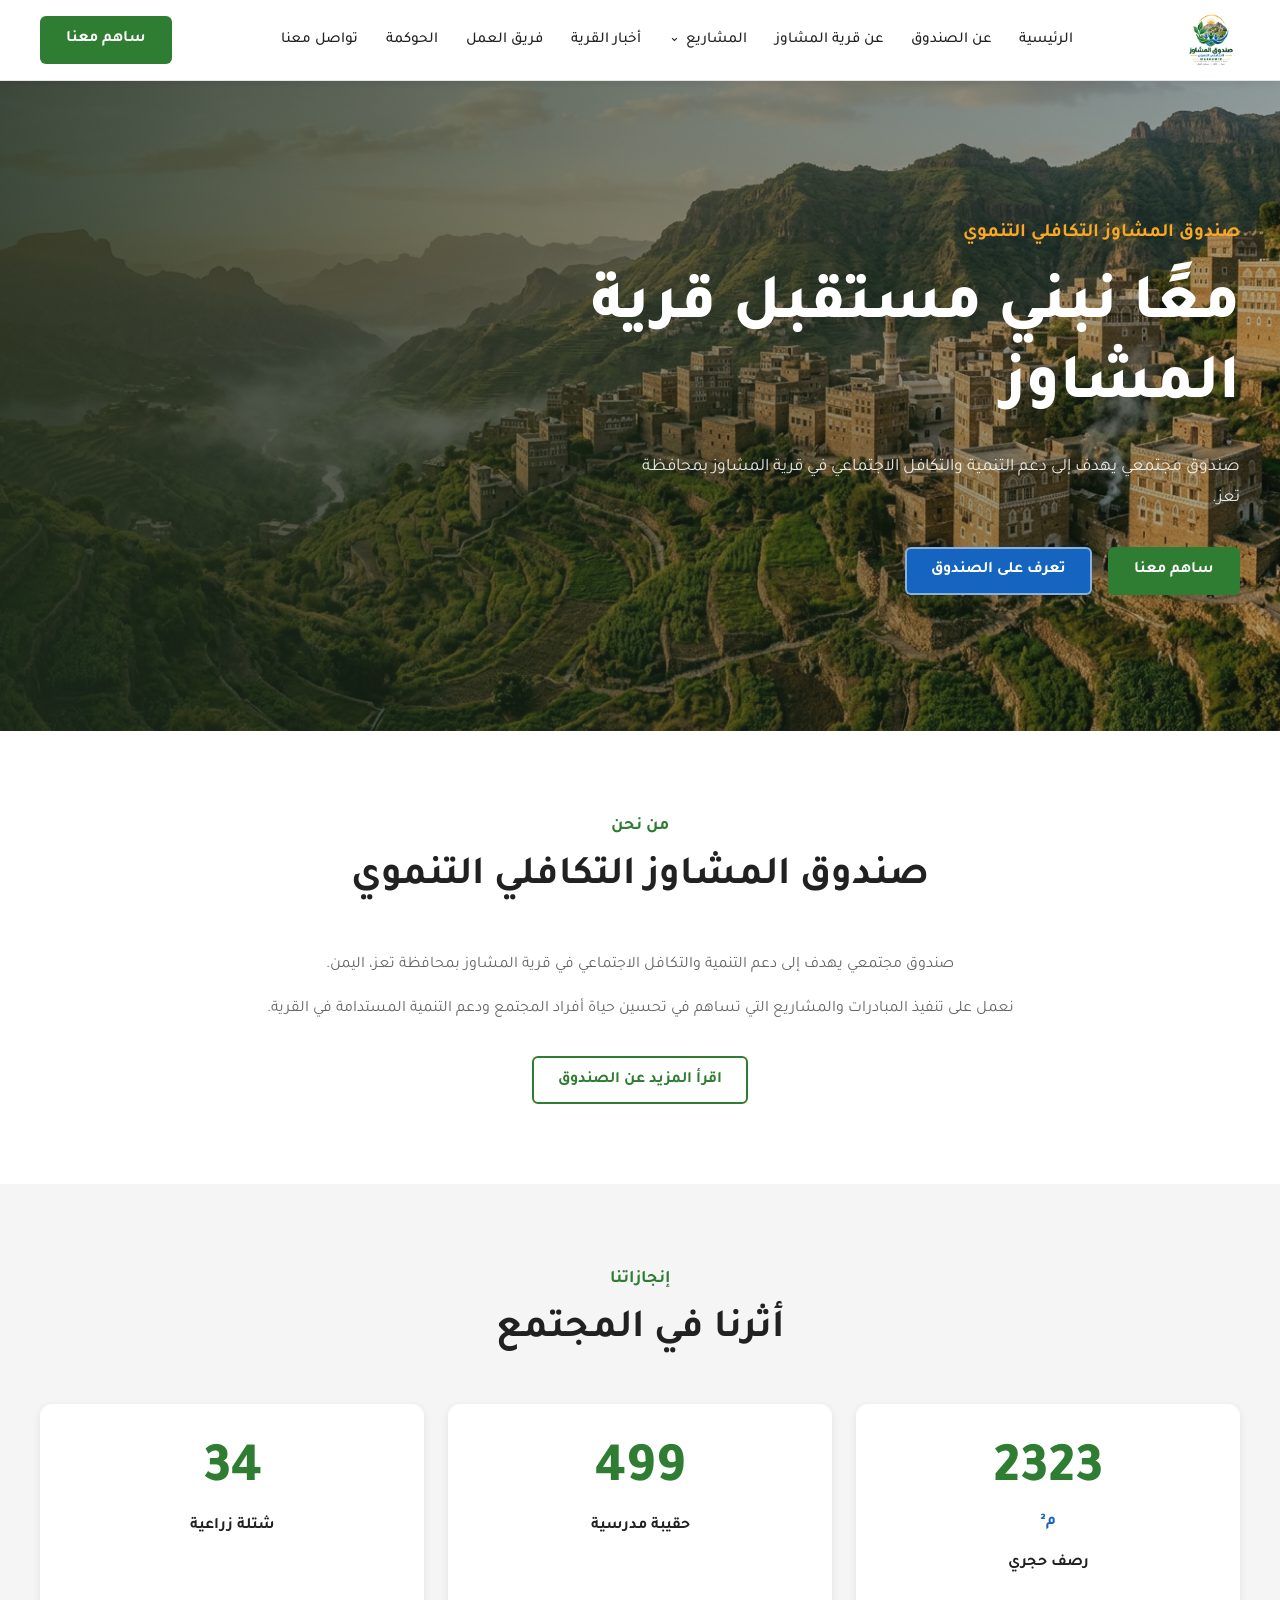
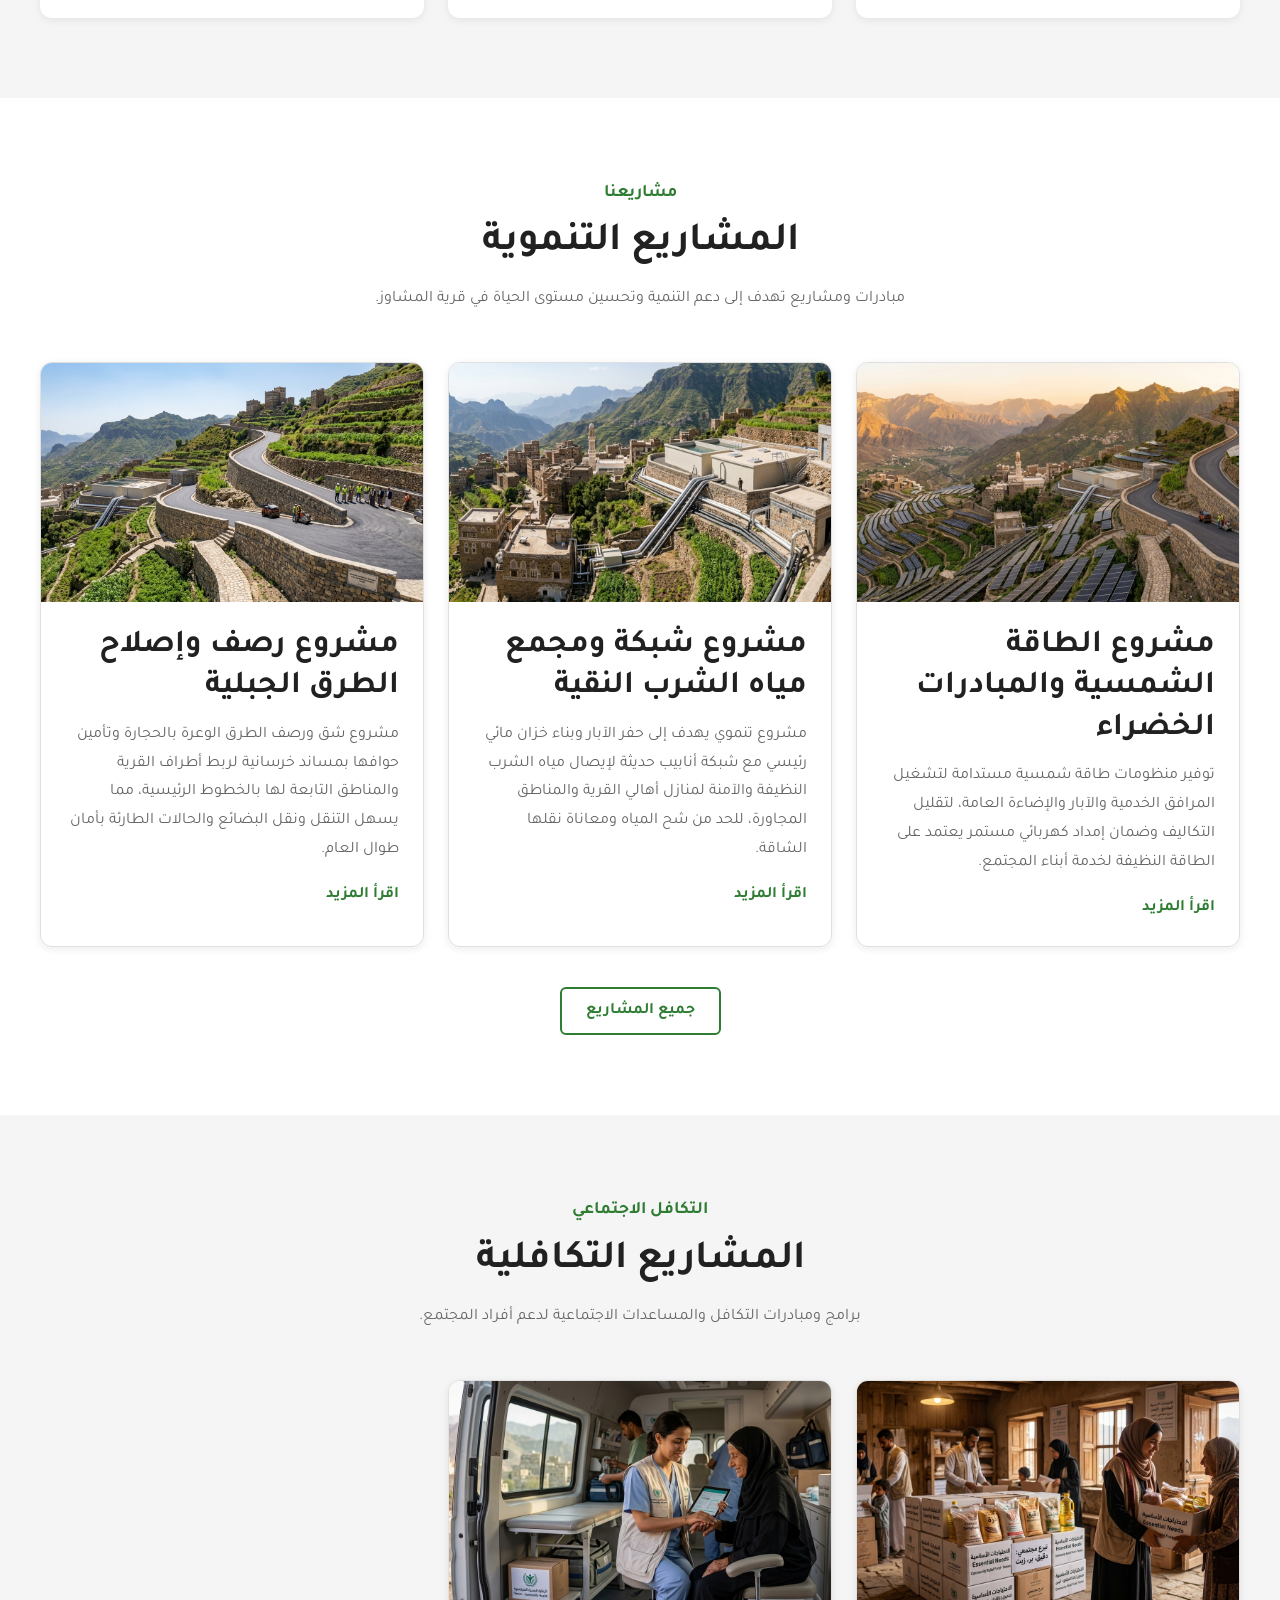
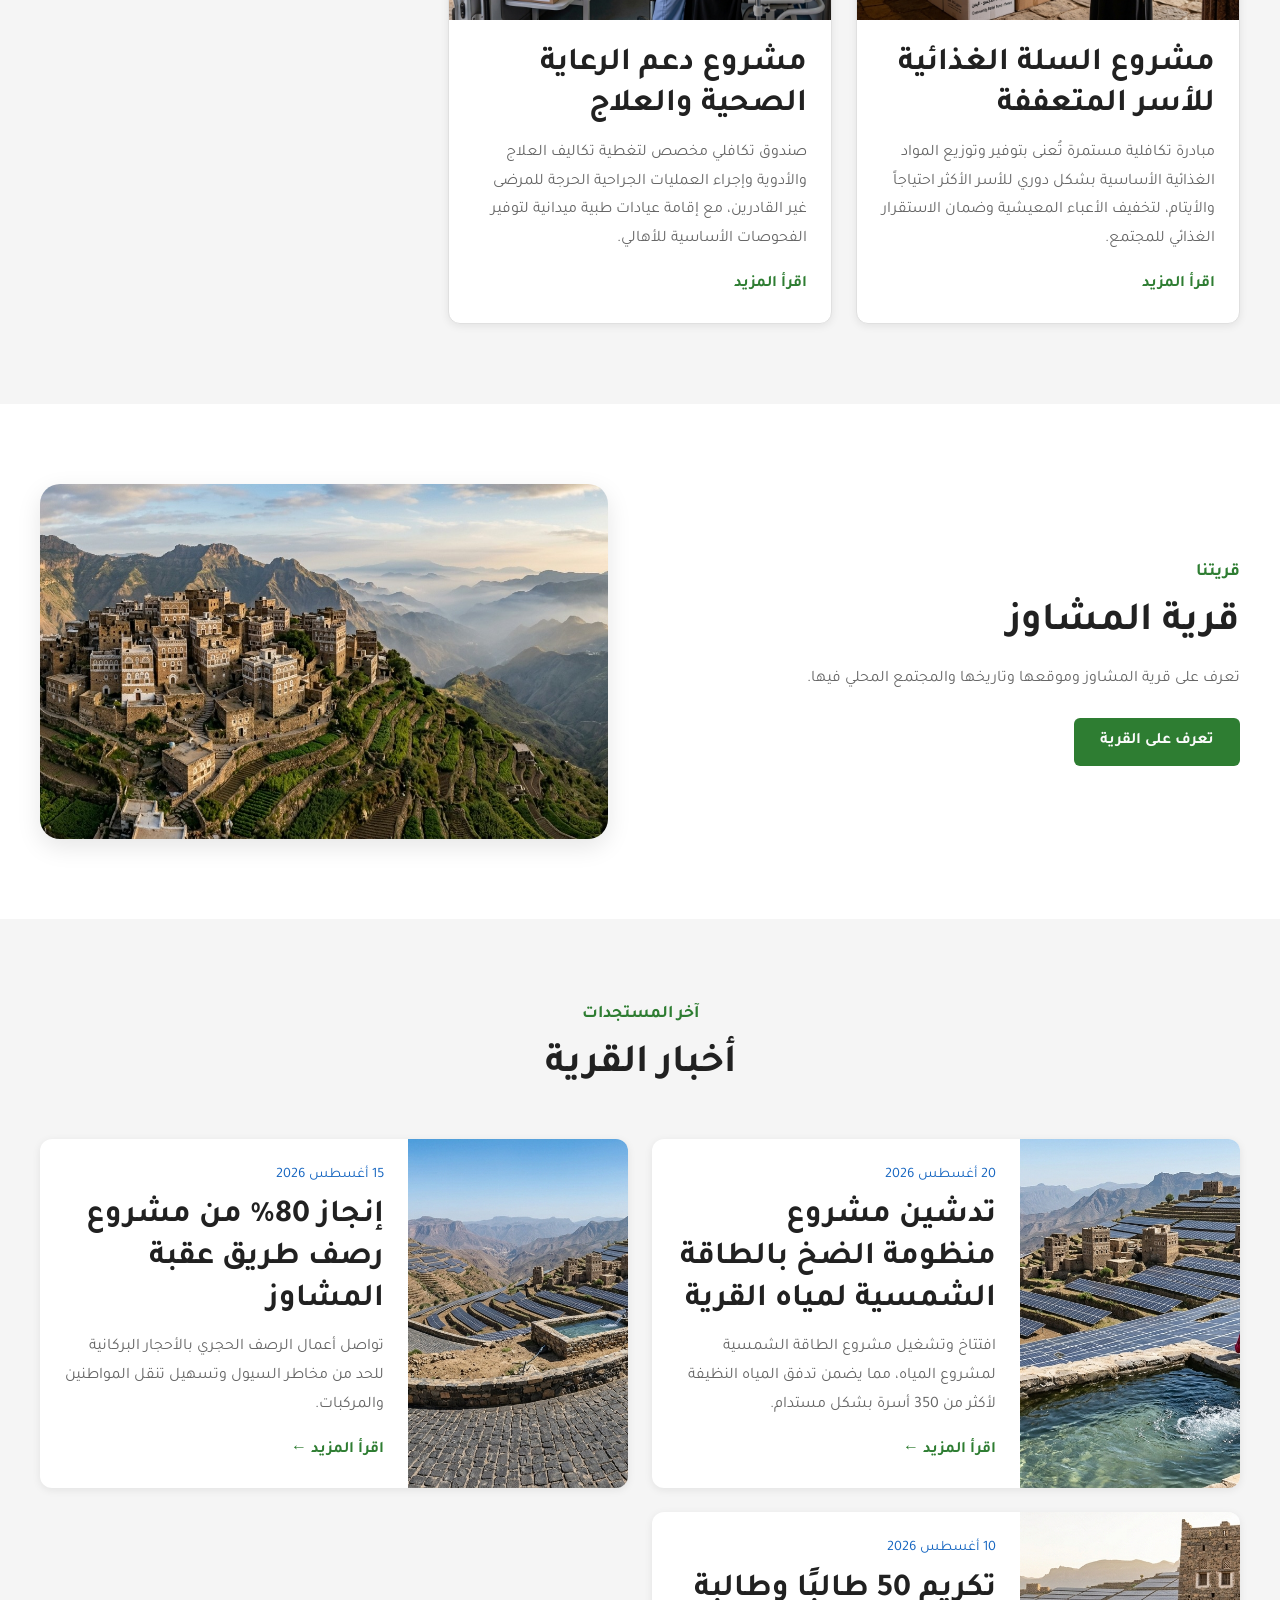
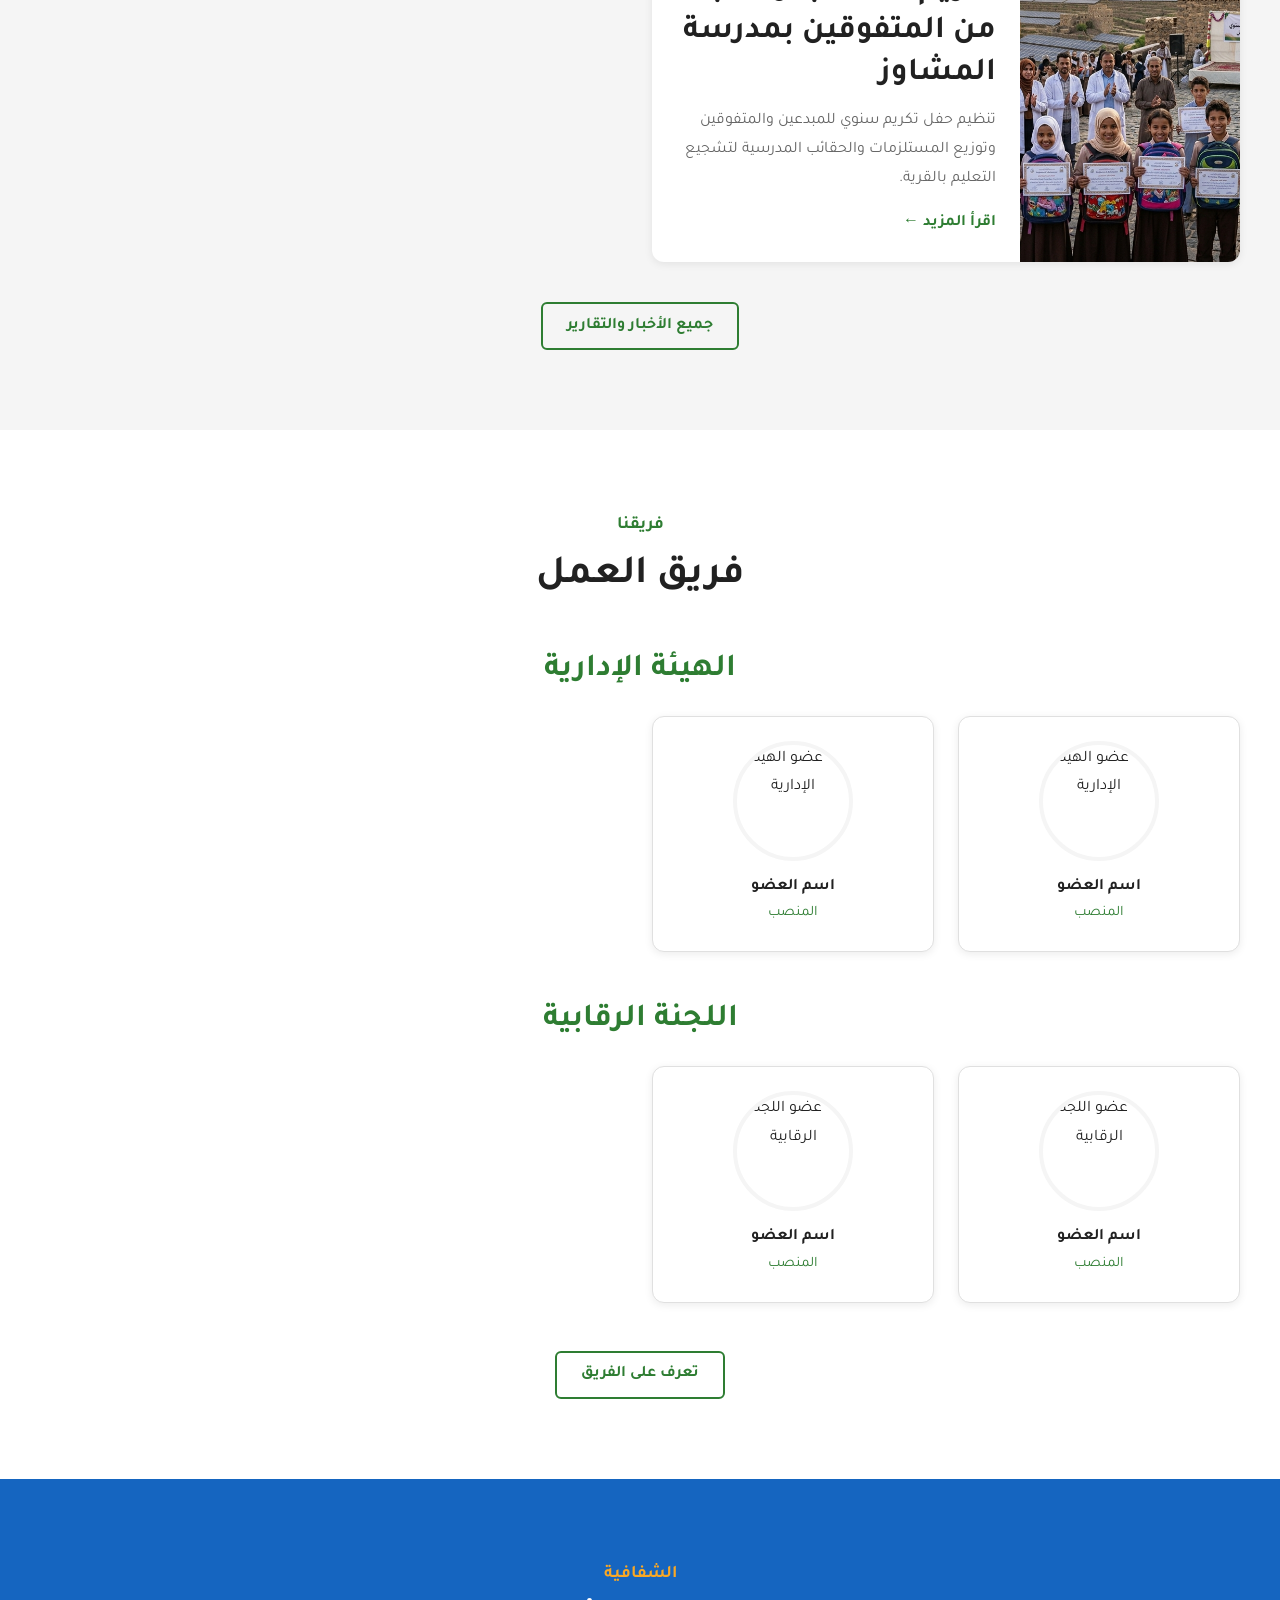
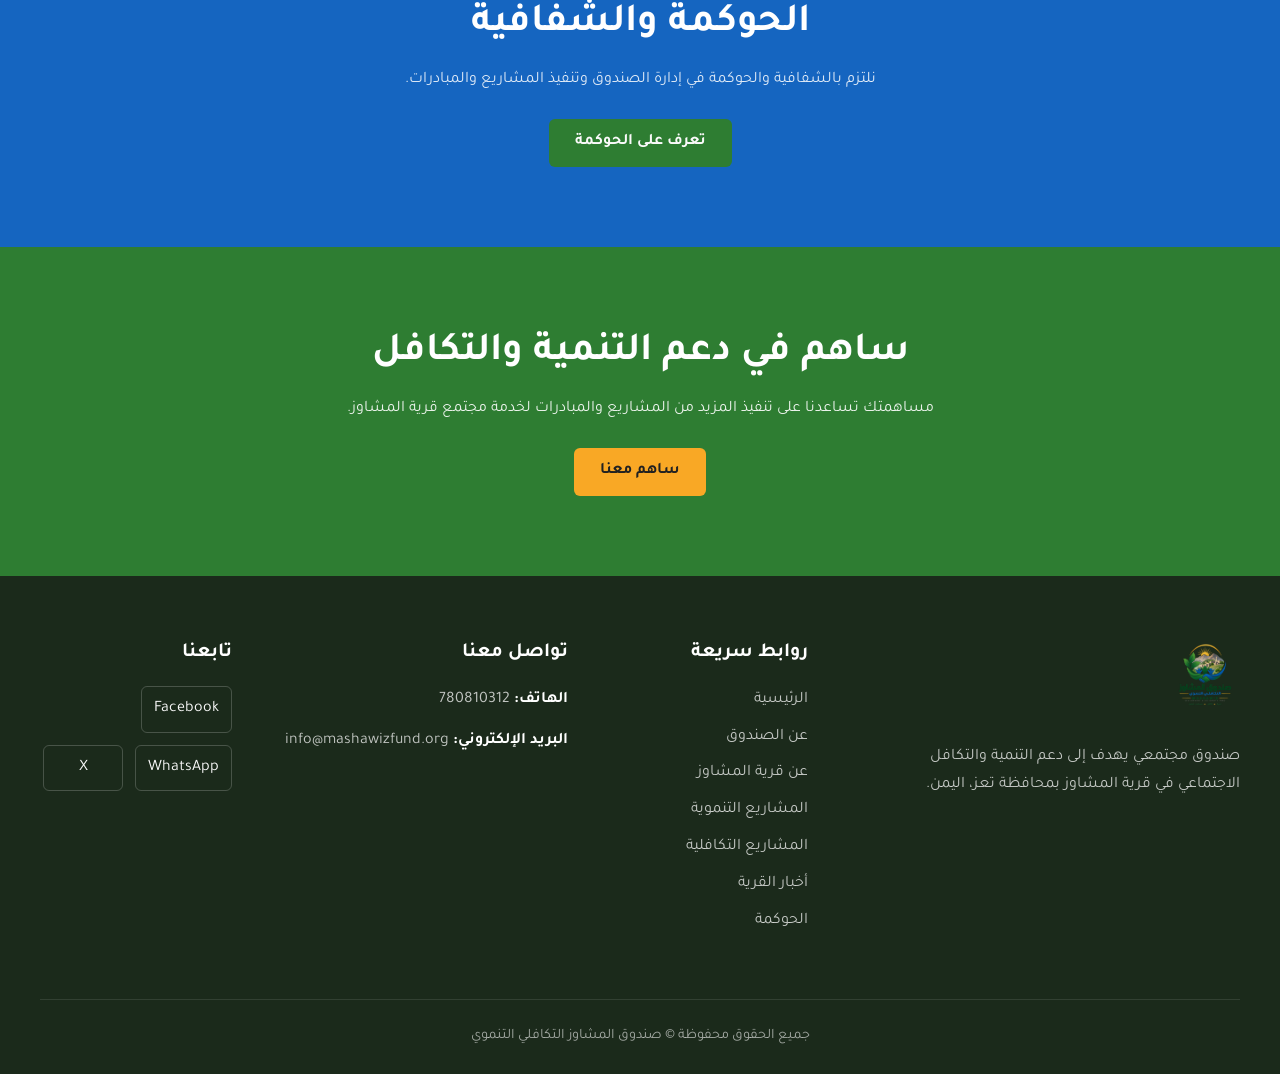
==== Index/index.html @ d45423b6 "Merge pull request #12 from Summer-Training-Aden-UNI/index updated" ====
<!DOCTYPE html>
<html lang="ar" dir="rtl">

<head>
    <meta charset="UTF-8">
    <meta name="viewport" content="width=device-width, initial-scale=1.0">

    <title>صندوق المشاوز التكافلي التنموي</title>

    <!-- Google Fonts -->
    <link rel="preconnect" href="https://fonts.googleapis.com">
    <link rel="preconnect" href="https://fonts.gstatic.com" crossorigin>

    <!-- Choose Tajawal or Cairo according to the project design -->
    <link
        href="https://fonts.googleapis.com/css2?family=Tajawal:wght@400;500;700;800&display=swap"
        rel="stylesheet"
    >

    <!-- Main Stylesheet -->
    <link rel="stylesheet" href="css/main.css">
    <link rel="stylesheet" href="css/header.css">
    <link rel="stylesheet" href="css/footer.css">
    <link rel="stylesheet" href="css/hero.css">
    <link rel="stylesheet" href="css/cards.css">
    <link rel="stylesheet" href="../Index/css/responsive.css">
</head>
 


<body>

    <!-- =====================================================
         HEADER / NAVBAR
         Shared across all pages
    ====================================================== -->
    <header class="site-header">

        <div class="container">

            <!-- Logo -->
            <a href="index.html" class="site-header__logo">
                <img
                    src="../Images/logo.png"
                    alt="شعار صندوق المشاوز التكافلي التنموي"
                >
            </a>

            <!-- Mobile Menu Button -->
            <button
    class="site-header__menu-toggle"
    type="button"
    aria-label="فتح القائمة"
>
    <span></span>
    <span></span>
    <span></span>
</button>

            <!-- Main Navigation -->
            <nav class="site-header__nav" aria-label="القائمة الرئيسية">

                <ul class="site-header__nav-list">

                    <li class="site-header__nav-item">
                        <a href="index.html">الرئيسية</a>
                    </li>

                    <li class="site-header__nav-item">
                        <a href="../about/about.html">عن الصندوق</a>
                    </li>

                    <li class="site-header__nav-item">
                        <a href="village.html">عن قرية المشاوز</a>
                    </li>

                    <!-- Projects Dropdown -->
                    <li class="site-header__nav-item site-header__nav-item--dropdown">

                        <a href="projects.html">
                            المشاريع
                        </a>

                        <ul class="site-header__dropdown">

                            <li>
                                <a href="projects.html">
                                    المشاريع التنموية
                                </a>
                            </li>

                            <li>
                                <a href="solidarity.html">
                                    المشاريع التكافلية
                                </a>
                            </li>

                        </ul>

                    </li>

                    <li class="site-header__nav-item">
                        <a href="../../news/news.html">أخبار القرية</a>
                    </li>

                    <li class="site-header__nav-item">
                        <a href="team.html">فريق العمل</a>
                    </li>

                    <li class="site-header__nav-item">
                        <a href="../Governence/governence.html">الحوكمة</a>
                    </li>

                    <li class="site-header__nav-item">
                        <a href="../contact/contact.html">تواصل معنا</a>
                    </li>

                </ul>

            </nav>

            <!-- Main CTA -->
            <a href="contribute.html" class="btn btn--primary">
                ساهم معنا
            </a>

        </div>

    </header>


    <main>

        <!--  =====================================================
             HERO SECTION
             Homepage only
        ====================================================== -->
        <section class="hero">

            <div class="hero__background">
                <img
                    src="../Images/index_hero.jpeg"
                    alt="منظر بانورامي لقرية المشاوز"
                >
            </div>

            <div class="hero__overlay"></div>

            <div class="container">

                <div class="hero__content">

                    <p class="hero__subtitle">
                        صندوق المشاوز التكافلي التنموي
                    </p>

                    <h1 class="hero__title">
                        معًا نبني مستقبل قرية المشاوز
                    </h1>

                    <p class="hero__description">
                        صندوق مجتمعي يهدف إلى دعم التنمية والتكافل
                        الاجتماعي في قرية المشاوز بمحافظة تعز.
                    </p>

                    <div class="hero__actions">

                        <a
                            href="contribute.html"
                            class="btn btn--primary"
                        >
                            ساهم معنا
                        </a>

                        <a
                            href="../about/about.html"
                            class="btn btn--secondary"
                        >
                            تعرف على الصندوق
                        </a>

                    </div>

                </div>

            </div>

        </section>


        <!-- =====================================================
             ABOUT / INTRODUCTION SECTION
        ====================================================== -->
        <section class="about-preview">

            <div class="container">

                <div class="section-heading">

                    <span class="section-heading__label">
                        من نحن
                    </span>

                    <h2 class="section-heading__title">
                        صندوق المشاوز التكافلي التنموي
                    </h2>

                </div>

                <div class="about-preview__content">

                    <div class="about-preview__text">

                        <p>
                            صندوق مجتمعي يهدف إلى دعم التنمية والتكافل
                            الاجتماعي في قرية المشاوز بمحافظة تعز، اليمن.
                        </p>

                        <p>
                            نعمل على تنفيذ المبادرات والمشاريع التي تساهم
                            في تحسين حياة أفراد المجتمع ودعم التنمية
                            المستدامة في القرية.
                        </p>

                        <a
                            href="../about/about.html"
                            class="btn btn--outline"
                        >
                            اقرأ المزيد عن الصندوق
                        </a>

                    </div>

                </div>

            </div>

        </section>


        <!-- =====================================================
             STATISTICS / ACHIEVEMENTS
        ====================================================== -->
        <section class="statistics">

            <div class="container">

                <div class="section-heading">

                    <span class="section-heading__label">
                        إنجازاتنا
                    </span>

                    <h2 class="section-heading__title">
                        أثرنا في المجتمع
                    </h2>

                </div>

                <div class="statistics__grid">

                    <!-- Statistic 01 -->
                    <article class="stat-card">

                        <div class="stat-card__number">
                            2323
                        </div>

                        <div class="stat-card__unit">
                            م²
                        </div>

                        <p class="stat-card__title">
                            رصف حجري
                        </p>

                    </article>

                    <!-- Statistic 02 -->
                    <article class="stat-card">

                        <div class="stat-card__number">
                            499
                        </div>

                        <p class="stat-card__title">
                            حقيبة مدرسية
                        </p>

                    </article>

                    <!-- Statistic 03 -->
                    <article class="stat-card">

                        <div class="stat-card__number">
                            34
                        </div>

                        <p class="stat-card__title">
                            شتلة زراعية
                        </p>

                    </article>

                </div>

            </div>

        </section>


        <!-- =====================================================
             DEVELOPMENT PROJECTS
        ====================================================== -->
        <section class="projects-preview">

            <div class="container">

                <div class="section-heading">

                    <span class="section-heading__label">
                        مشاريعنا
                    </span>

                    <h2 class="section-heading__title">
                        المشاريع التنموية
                    </h2>

                    <p class="section-heading__description">
                        مبادرات ومشاريع تهدف إلى دعم التنمية وتحسين
                        مستوى الحياة في قرية المشاوز.
                    </p>

                </div>

                <div class="projects-grid">

                    <!-- Project Card -->
                    <article class="project-card">

                        <div class="project-card__image">

                            <img
                                src="../Images/pr3_index.jpeg"
                                alt="مشروع تنموي"
                            >

                        </div>

                        <div class="project-card__content">

                            <h3 class="project-card__title">
                                مشروع الطاقة الشمسية والمبادرات الخضراء
                            </h3>

                            <p class="project-card__description">
                                توفير منظومات طاقة شمسية مستدامة لتشغيل المرافق الخدمية والآبار والإضاءة العامة، لتقليل التكاليف وضمان إمداد كهربائي مستمر يعتمد على الطاقة النظيفة لخدمة أبناء المجتمع.
                            </p>

                            <a
                                href="projects.html"
                                class="project-card__link"
                            >
                                اقرأ المزيد
                            </a>

                        </div>

                    </article>


                    <!-- Project Card -->
                    <article class="project-card">

                        <div class="project-card__image">

                            <img
                                src="../Images/pr1_index.jpeg"
                                alt="مشروع تنموي"
                            >

                        </div>

                        <div class="project-card__content">

                            <h3 class="project-card__title">
                               مشروع شبكة ومجمع مياه الشرب النقية
                            </h3>

                            <p class="project-card__description">
                               مشروع تنموي يهدف إلى حفر الآبار وبناء خزان مائي رئيسي مع شبكة أنابيب حديثة لإيصال مياه الشرب النظيفة والآمنة لمنازل أهالي القرية والمناطق المجاورة، للحد من شح المياه ومعاناة نقلها الشاقة.
                            </p>

                            <a
                                href="projects.html"
                                class="project-card__link"
                            >
                                اقرأ المزيد
                            </a>

                        </div>

                    </article>


                    <!-- Project Card -->
                    <article class="project-card">

                        <div class="project-card__image">

                            <img
                                src="../Images/pr2_index.jpeg"
                                alt="مشروع تنموي"
                            >

                        </div>

                        <div class="project-card__content">

                            <h3 class="project-card__title">
                               مشروع رصف وإصلاح الطرق الجبلية
                            </h3>

                            <p class="project-card__description">
                                مشروع شق ورصف الطرق الوعرة بالحجارة وتأمين حوافها بمساند خرسانية لربط أطراف القرية والمناطق التابعة لها بالخطوط الرئيسية، مما يسهل التنقل ونقل البضائع والحالات الطارئة بأمان طوال العام.
                            </p>

                            <a
                                href="projects.html"
                                class="project-card__link"
                            >
                                اقرأ المزيد
                            </a>

                        </div>

                    </article>

                </div>

                <div class="section-action">

                    <a
                        href="projects.html"
                        class="btn btn--outline"
                    >
                        جميع المشاريع
                    </a>

                </div>

            </div>

        </section>


        <!-- =====================================================
             SOLIDARITY PROJECTS
        ====================================================== -->
        <section class="solidarity-preview">

            <div class="container">

                <div class="section-heading">

                    <span class="section-heading__label">
                        التكافل الاجتماعي
                    </span>

                    <h2 class="section-heading__title">
                        المشاريع التكافلية
                    </h2>

                    <p class="section-heading__description">
                        برامج ومبادرات التكافل والمساعدات الاجتماعية
                        لدعم أفراد المجتمع.
                    </p>

                </div>

                <div class="projects-grid">

                    <article class="project-card">

                        <div class="project-card__image">

                            <img
                                src="../Images/ppr1_index.jpeg"
                                alt="برنامج تكافلي"
                            >

                        </div>

                        <div class="project-card__content">

                            <h3 class="project-card__title">
                                مشروع السلة الغذائية للأسر المتعففة
                            </h3>

                            <p class="project-card__description">
                               مبادرة تكافلية مستمرة تُعنى بتوفير وتوزيع المواد الغذائية الأساسية بشكل دوري للأسر الأكثر احتياجاً والأيتام، لتخفيف الأعباء المعيشية وضمان الاستقرار الغذائي للمجتمع.
                            </p>

                            <a
                                href="solidarity.html"
                                class="project-card__link"
                            >
                                اقرأ المزيد
                            </a>

                        </div>

                    </article>

                    <article class="project-card">

                        <div class="project-card__image">

                            <img
                                src="../Images/ppr2_index.jpeg"
                                alt="مساعدات اجتماعية"
                            >

                        </div>

                        <div class="project-card__content">

                            <h3 class="project-card__title">
                               مشروع دعم الرعاية الصحية والعلاج
                            </h3>

                            <p class="project-card__description">
                               صندوق تكافلي مخصص لتغطية تكاليف العلاج والأدوية وإجراء العمليات الجراحية الحرجة للمرضى غير القادرين، مع إقامة عيادات طبية ميدانية لتوفير الفحوصات الأساسية للأهالي.
                            </p>

                            <a
                                href="solidarity.html"
                                class="project-card__link"
                            >
                                اقرأ المزيد
                            </a>

                        </div>

                    </article>

                </div>

            </div>

        </section>


        <!-- =====================================================
             VILLAGE PREVIEW
        ====================================================== -->
        <section class="village-preview">

            <div class="container">

                <div class="village-preview__content">

                    <div class="village-preview__text">

                        <span class="section-heading__label">
                            قريتنا
                        </span>

                        <h2>
                            قرية المشاوز
                        </h2>

                        <p>
                            تعرف على قرية المشاوز وموقعها وتاريخها
                            والمجتمع المحلي فيها.
                        </p>

                        <a
                            href="village.html"
                            class="btn btn--primary"
                        >
                            تعرف على القرية
                        </a>

                    </div>

                    <div class="village-preview__image">

                        <img
                            src="../Images/village_index.jpeg"
                            alt="قرية المشاوز"
                        >

                    </div>

                </div>

            </div>

        </section>


        <!-- =====================================================
             NEWS PREVIEW
        ====================================================== -->
        <section class="news-preview">

            <div class="container">

                <div class="section-heading">

                    <span class="section-heading__label">
                        آخر المستجدات
                    </span>

                    <h2 class="section-heading__title">
                        أخبار القرية
                    </h2>

                </div>

                <div class="news-grid">

                    <article class="news-card">

                        <div class="news-card__image">

                            <img
                                src="../Images/news1_index.jpeg"
                                alt="تدشين مشروع منظومة الضخ بالطاقة الشمسية"
                            >

                        </div>

                        <div class="news-card__content">

                            <time
                                class="news-card__date"
                                datetime="2026-08-20"
                            >
                                20 أغسطس 2026
                            </time>

                            <h3 class="news-card__title">
                                تدشين مشروع منظومة الضخ بالطاقة الشمسية لمياه القرية
                            </h3>

                            <p class="news-card__excerpt">
                                افتتاخ وتشغيل مشروع الطاقة الشمسية لمشروع المياه، مما يضمن تدفق المياه النظيفة لأكثر من 350 أسرة بشكل مستدام.
                            </p>

                            <a
                                href="../../news/news.html"
                                class="news-card__link"
                            >
                                اقرأ المزيد &larr;
                            </a>

                        </div>

                    </article>


                    <article class="news-card">

                        <div class="news-card__image">

                            <img
                                src="../Images/news2_index.jpeg"
                                alt="مشروع رصف طريق عقبة المشاوز"
                            >

                        </div>

                        <div class="news-card__content">

                            <time
                                class="news-card__date"
                                datetime="2026-08-15"
                            >
                                15 أغسطس 2026
                            </time>

                            <h3 class="news-card__title">
                                إنجاز 80% من مشروع رصف طريق عقبة المشاوز
                            </h3>

                            <p class="news-card__excerpt">
                                تواصل أعمال الرصف الحجري بالأحجار البركانية للحد من مخاطر السيول وتسهيل تنقل المواطنين والمركبات.
                            </p>

                            <a
                                href="../../news/news.html"
                                class="news-card__link"
                            >
                                اقرأ المزيد &larr;
                            </a>

                        </div>

                    </article>


                    <article class="news-card">

                        <div class="news-card__image">

                            <img
                                src="../Images/news3_index.jpeg"
                                alt="تكريم المتفوقين في مدرسة المشاوز"
                            >

                        </div>

                        <div class="news-card__content">

                            <time
                                class="news-card__date"
                                datetime="2026-08-10"
                            >
                                10 أغسطس 2026
                            </time>

                            <h3 class="news-card__title">
                                تكريم 50 طالبًا وطالبة من المتفوقين بمدرسة المشاوز
                            </h3>

                            <p class="news-card__excerpt">
                                تنظيم حفل تكريم سنوي للمبدعين والمتفوقين وتوزيع المستلزمات والحقائب المدرسية لتشجيع التعليم بالقرية.
                            </p>

                            <a
                                href="../../news/news.html"
                                class="news-card__link"
                            >
                                اقرأ المزيد &larr;
                            </a>

                        </div>

                    </article>

                </div>

                <div class="section-action">

                    <a
                        href="../../news/news.html"
                        class="btn btn--outline"
                    >
                        جميع الأخبار والتقارير
                    </a>

                </div>

            </div>

        </section>


        <!-- =====================================================
             TEAM
        ====================================================== -->
        <section class="team-preview">

            <div class="container">

                <div class="section-heading">

                    <span class="section-heading__label">
                        فريقنا
                    </span>

                    <h2 class="section-heading__title">
                        فريق العمل
                    </h2>

                </div>


                <!-- Administrative Committee -->
                <div class="team-group">

                    <h3 class="team-group__title">
                        الهيئة الإدارية
                    </h3>

                    <div class="team-grid">

                        <article class="team-card">

                            <div class="team-card__image">

                                <img
                                    src="images/team/member-placeholder.jpg"
                                    alt="عضو الهيئة الإدارية"
                                >

                            </div>

                            <h4 class="team-card__name">
                                اسم العضو
                            </h4>

                            <p class="team-card__position">
                                المنصب
                            </p>

                        </article>

                        <article class="team-card">

                            <div class="team-card__image">

                                <img
                                    src="images/team/member-placeholder.jpg"
                                    alt="عضو الهيئة الإدارية"
                                >

                            </div>

                            <h4 class="team-card__name">
                                اسم العضو
                            </h4>

                            <p class="team-card__position">
                                المنصب
                            </p>

                        </article>

                    </div>

                </div>


                <!-- Supervisory Committee -->
                <div class="team-group">

                    <h3 class="team-group__title">
                        اللجنة الرقابية
                    </h3>

                    <div class="team-grid">

                        <article class="team-card">

                            <div class="team-card__image">

                                <img
                                    src="images/team/member-placeholder.jpg"
                                    alt="عضو اللجنة الرقابية"
                                >

                            </div>

                            <h4 class="team-card__name">
                                اسم العضو
                            </h4>

                            <p class="team-card__position">
                                المنصب
                            </p>

                        </article>

                        <article class="team-card">

                            <div class="team-card__image">

                                <img
                                    src="images/team/member-placeholder.jpg"
                                    alt="عضو اللجنة الرقابية"
                                >

                            </div>

                            <h4 class="team-card__name">
                                اسم العضو
                            </h4>

                            <p class="team-card__position">
                                المنصب
                            </p>

                        </article>

                    </div>

                </div>

                <div class="section-action">

                    <a
                        href="team.html"
                        class="btn btn--outline"
                    >
                        تعرف على الفريق
                    </a>

                </div>

            </div>

        </section>


        <!-- =====================================================
             GOVERNANCE / TRANSPARENCY
        ====================================================== -->
        <section class="governance-preview">

            <div class="container">

                <div class="governance-preview__content">

                    <div class="governance-preview__text">

                        <span class="section-heading__label">
                            الشفافية
                        </span>

                        <h2>
                            الحوكمة والشفافية
                        </h2>

                        <p>
                            نلتزم بالشفافية والحوكمة في إدارة الصندوق
                            وتنفيذ المشاريع والمبادرات.
                        </p>

                        <a
                            href="governance.html"
                            class="btn btn--primary"
                        >
                            تعرف على الحوكمة
                        </a>

                    </div>

                </div>

            </div>

        </section>


        <!-- =====================================================
             CONTRIBUTE CTA
        ====================================================== -->
        <section class="contribute-cta">

            <div class="container">

                <div class="contribute-cta__content">

                    <h2>
                        ساهم في دعم التنمية والتكافل
                    </h2>

                    <p>
                        مساهمتك تساعدنا على تنفيذ المزيد من المشاريع
                        والمبادرات لخدمة مجتمع قرية المشاوز.
                    </p>

                    <a
                        href="contribute.html"
                        class="btn btn--accent"
                    >
                        ساهم معنا
                    </a>

                </div>

            </div>

        </section>

    </main>


    <!-- =====================================================
         FOOTER
         Shared across all pages
    ====================================================== -->
    <footer class="site-footer">

        <div class="container">

            <div class="site-footer__grid">

                <!-- Footer About -->
                <div class="site-footer__about">

                    <a
                        href="index.html"
                        class="site-footer__logo"
                    >
                        <img
                            src="../Images/logo.png"
                            alt="شعار صندوق المشاوز التكافلي التنموي"
                        >
                    </a>

                    <p>
                        صندوق مجتمعي يهدف إلى دعم التنمية والتكافل
                        الاجتماعي في قرية المشاوز بمحافظة تعز، اليمن.
                    </p>

                </div>


                <!-- Quick Links -->
                <div class="site-footer__links">

                    <h3>
                        روابط سريعة
                    </h3>

                    <ul>

                        <li>
                            <a href="index.html">
                                الرئيسية
                            </a>
                        </li>

                        <li>
                            <a href="../about/about.html">
                                عن الصندوق
                            </a>
                        </li>

                        <li>
                            <a href="village.html">
                                عن قرية المشاوز
                            </a>
                        </li>

                        <li>
                            <a href="projects.html">
                                المشاريع التنموية
                            </a>
                        </li>

                        <li>
                            <a href="solidarity.html">
                                المشاريع التكافلية
                            </a>
                        </li>

                        <li>
                            <a href="../../news/news.html">
                                أخبار القرية
                            </a>
                        </li>

                        <li>
                            <a href="governance.html">
                                الحوكمة
                            </a>
                        </li>

                    </ul>

                </div>


                <!-- Contact Information -->
                <div class="site-footer__contact">

                    <h3>
                        تواصل معنا
                    </h3>

                    <address>

                        <p>
                            <strong>الهاتف:</strong>
                            <a href="tel:780810312">
                                780810312
                            </a>
                        </p>

                        <p>
                            <strong>البريد الإلكتروني:</strong>
                            <a href="mailto:info@mashawizfund.org">
                                info@mashawizfund.org
                            </a>
                        </p>

                    </address>

                </div>


                <!-- Social Media -->
                <div class="site-footer__social">

                    <h3>
                        تابعنا
                    </h3>

                    <div class="social-links">

                        <a
                            href="#"
                            aria-label="فيسبوك"
                        >
                            Facebook
                        </a>

                        <a
                            href="#"
                            aria-label="واتساب"
                        >
                            WhatsApp
                        </a>

                        <a
                            href="#"
                            aria-label="تويتر"
                        >
                            X
                        </a>

                    </div>

                </div>

            </div>


            <!-- Footer Bottom -->
            <div class="site-footer__bottom">

                <p>
                    جميع الحقوق محفوظة © صندوق المشاوز التكافلي التنموي
                </p>

            </div>

        </div>

    </footer>


</body>

</html>
---- Index/css/main.css ----
/* =========================================================
   MAIN CSS
   Global styles, variables, typography and utilities
========================================================= */

/* -------------------------
   Design System
------------------------- */
:root {
    /* Primary Colors */
    --primary-color: #2E7D32;
    --primary-light: #4CAF50;

    /* Secondary Colors */
    --secondary-color: #1565C0;

    /* Accent */
    --accent-color: #F9A825;

    /* Text */
    --text-dark: #212121;
    --text-light: #FAFAFA;

    /* Backgrounds */
    --bg-light: #F5F5F5;
    --bg-dark: #1B2A1B;

    /* Additional UI Colors */
    --white: #FFFFFF;
    --border-color: #E0E0E0;
    --text-muted: #666666;

    /* Typography */
    --font-family: "Tajawal", "Cairo", sans-serif;

    /* Font Sizes */
    --fs-xs: 0.8rem;
    --fs-sm: 0.9rem;
    --fs-md: 1rem;
    --fs-lg: 1.1rem;
    --fs-xl: 1.5rem;
    --fs-2xl: 2rem;
    --fs-3xl: 2.5rem;
    --fs-4xl: 3rem;

    /* Layout */
    --container-width: 1200px;
    --section-padding: 5rem 0;

    /* Borders */
    --radius-sm: 6px;
    --radius-md: 12px;
    --radius-lg: 20px;

    /* Shadows */
    --shadow-sm: 0 2px 8px rgba(0, 0, 0, 0.08);
    --shadow-md: 0 8px 25px rgba(0, 0, 0, 0.10);
    --shadow-lg: 0 15px 40px rgba(0, 0, 0, 0.15);

    /* Transitions */
    --transition-fast: 0.2s ease;
    --transition-normal: 0.3s ease;
}


/* -------------------------
   Reset
------------------------- */
* {
    box-sizing: border-box;
    margin: 0;
    padding: 0;
}

html {
    scroll-behavior: smooth;
}

body {
    font-family: var(--font-family);
    font-size: var(--fs-md);
    line-height: 1.8;
    color: var(--text-dark);
    background-color: var(--white);
    direction: rtl;
}

img {
    display: block;
    width: 100%;
    max-width: 100%;
}

a {
    color: inherit;
    text-decoration: none;
}

button,
input,
textarea,
select {
    font: inherit;
}

button {
    cursor: pointer;
}

ul,
ol {
    list-style: none;
}


/* -------------------------
   Container
------------------------- */
.container {
    width: min(100% - 2rem, var(--container-width));
    margin-inline: auto;
}


/* -------------------------
   Typography
------------------------- */
h1,
h2,
h3,
h4,
h5,
h6 {
    line-height: 1.3;
    font-weight: 700;
}

h1 {
    font-size: clamp(2.5rem, 5vw, 3rem);
}

h2 {
    font-size: clamp(2rem, 4vw, 2.5rem);
}

h3 {
    font-size: clamp(1.5rem, 3vw, 2rem);
}

p {
    font-size: 1rem;
}


/* -------------------------
   Buttons
------------------------- */
.btn {
    display: inline-flex;
    align-items: center;
    justify-content: center;

    min-height: 48px;
    padding: 0.7rem 1.5rem;

    border: 2px solid transparent;
    border-radius: var(--radius-sm);

    font-weight: 700;
    line-height: 1.2;

    transition:
        background-color var(--transition-normal),
        color var(--transition-normal),
        border-color var(--transition-normal),
        transform var(--transition-normal),
        box-shadow var(--transition-normal);
}

.btn:hover {
    transform: translateY(-2px);
}

.btn--primary {
    color: var(--text-light);
    background-color: var(--primary-color);
}

.btn--primary:hover {
    background-color: var(--primary-light);
    box-shadow: var(--shadow-sm);
}

.btn--secondary {
    color: var(--white);
    background-color: var(--secondary-color);
}

.btn--secondary:hover {
    background-color: #0D47A1;
}

.btn--accent {
    color: var(--text-dark);
    background-color: var(--accent-color);
}

.btn--accent:hover {
    background-color: #FBC02D;
}

.btn--outline {
    color: var(--primary-color);
    background-color: transparent;
    border-color: var(--primary-color);
}

.btn--outline:hover {
    color: var(--white);
    background-color: var(--primary-color);
}


/* -------------------------
   Section Heading
------------------------- */
.section-heading {
    max-width: 750px;
    margin: 0 auto 3rem;
    text-align: center;
}

.section-heading__label {
    display: inline-block;
    margin-bottom: 0.5rem;

    color: var(--primary-color);
    font-size: var(--fs-lg);
    font-weight: 700;
}

.section-heading__title {
    margin-bottom: 1rem;
}

.section-heading__description {
    color: var(--text-muted);
}

.section-action {
    margin-top: 2.5rem;
    text-align: center;
}


/* -------------------------
   Global Sections
------------------------- */
.about-preview,
.statistics,
.projects-preview,
.solidarity-preview,
.village-preview,
.news-preview,
.team-preview,
.governance-preview,
.contribute-cta {
    padding: var(--section-padding);
}
---- Index/css/header.css ----
/* =========================================================
   HEADER / NAVBAR
========================================================= */

.site-header {
    position: relative;
    z-index: 1000;

    width: 100%;

    background-color: #FFFFFF;
    border-bottom: 1px solid #E5E5E5;

    box-shadow: var(--shadow-sm);
}

.site-header > .container {
    min-height: 80px;

    display: flex;
    align-items: center;
    gap: 2rem;
}


/* -------------------------
   Logo
------------------------- */
.site-header__logo {
    flex-shrink: 0;

    display: flex;
    align-items: center;
}

.site-header__logo img {
    width: auto;
    height: 58px;
    object-fit: contain;
}


/* -------------------------
   Navigation
------------------------- */
.site-header__nav {
    flex: 1;
}

.site-header__nav-list {
    display: flex;
    align-items: center;
    justify-content: center;
    gap: 0.25rem;
}

.site-header__nav-item {
    position: relative;
}

.site-header__nav-item > a {
    display: flex;
    align-items: center;

    min-height: 48px;
    padding: 0.5rem 0.75rem;

    color: var(--text-dark);
    font-size: 0.95rem;
    font-weight: 500;

    border-radius: var(--radius-sm);

    transition:
        color var(--transition-fast),
        background-color var(--transition-fast);
}

.site-header__nav-item > a:hover {
    color: var(--primary-color);
    background-color: rgba(46, 125, 50, 0.08);
}


/* -------------------------
   Dropdown
------------------------- */
.site-header__nav-item--dropdown > a::after {
    content: "⌄";

    margin-right: 0.4rem;
    font-size: 0.8rem;
}

.site-header__dropdown {
    position: absolute;
    top: calc(100% + 0.5rem);
    right: 0;

    min-width: 220px;

    padding: 0.5rem;

    /* Solid background */
    background-color: #FFFFFF;

    /* Solid border */
    border: 1px solid #E5E5E5;
    border-radius: var(--radius-md);

    box-shadow: var(--shadow-md);

    opacity: 0;
    visibility: hidden;
    transform: translateY(10px);

    transition:
        opacity var(--transition-normal),
        visibility var(--transition-normal),
        transform var(--transition-normal);
         
        z-index: 2000;

    }

.site-header__nav-item--dropdown:hover .site-header__dropdown {
    opacity: 1;
    visibility: visible;
    transform: translateY(0);
}

.site-header__dropdown a {
    display: block;

    padding: 0.75rem 1rem;

    color: var(--text-dark);
    border-radius: var(--radius-sm);

    transition:
        color var(--transition-fast),
        background-color var(--transition-fast);
}

.site-header__dropdown a:hover {
    color: var(--primary-color);
    background-color: var(--bg-light);
}


/* -------------------------
   CTA
------------------------- */
.site-header > .container > .btn {
    flex-shrink: 0;
}


/* -------------------------
   Mobile Menu Button
------------------------- */
.site-header__menu-toggle {
    display: none;

    width: 44px;
    height: 44px;

    padding: 0.5rem;

    background: transparent;
    border: 0;
}

.site-header__menu-toggle span {
    display: block;

    width: 100%;
    height: 3px;

    margin: 5px 0;

    background-color: var(--text-dark);
    border-radius: 3px;
}
---- Index/css/footer.css ----
/* =========================================================
   FOOTER
========================================================= */

.site-footer {
    color: var(--text-light);
    background-color: var(--bg-dark);
}


/* -------------------------
   Footer Grid
------------------------- */
.site-footer__grid {
    display: grid;

    grid-template-columns:
        2fr
        1fr
        1.5fr
        1fr;

    gap: 3rem;

    padding: 4rem 0;
}


/* -------------------------
   Footer Headings
------------------------- */
.site-footer h3 {
    margin-bottom: 1.25rem;

    color: var(--white);
    font-size: 1.25rem;
}


/* -------------------------
   Footer About
------------------------- */
.site-footer__logo {
    display: inline-block;
    margin-bottom: 1.25rem;
}

.site-footer__logo img {
    width: auto;
    height: 70px;
}

.site-footer__about p {
    max-width: 350px;

    color: rgba(250, 250, 250, 0.75);
}


/* -------------------------
   Quick Links
------------------------- */
.site-footer__links ul {
    display: flex;
    flex-direction: column;
    gap: 0.5rem;
}

.site-footer__links a {
    color: rgba(250, 250, 250, 0.75);

    transition:
        color var(--transition-fast),
        padding-right var(--transition-fast);
}

.site-footer__links a:hover {
    padding-right: 5px;
    color: var(--white);
}


/* -------------------------
   Contact
------------------------- */
.site-footer__contact address {
    font-style: normal;
}

.site-footer__contact p {
    margin-bottom: 0.75rem;
    color: rgba(250, 250, 250, 0.75);
}

.site-footer__contact strong {
    color: var(--white);
}

.site-footer__contact a {
    transition: color var(--transition-fast);
}

.site-footer__contact a:hover {
    color: var(--accent-color);
}


/* -------------------------
   Social Media
------------------------- */
.social-links {
    display: flex;
    flex-wrap: wrap;
    gap: 0.75rem;
}

.social-links a {
    display: inline-flex;
    align-items: center;
    justify-content: center;

    min-width: 80px;
    padding: 0.5rem 0.75rem;

    color: var(--text-light);

    border: 1px solid rgba(250, 250, 250, 0.2);
    border-radius: var(--radius-sm);

    transition:
        background-color var(--transition-fast),
        border-color var(--transition-fast);
}

.social-links a:hover {
    background-color: var(--primary-color);
    border-color: var(--primary-color);
}


/* -------------------------
   Footer Bottom
------------------------- */
.site-footer__bottom {
    padding: 1.5rem 0;

    text-align: center;

    border-top: 1px solid rgba(250, 250, 250, 0.1);
}

.site-footer__bottom p {
    color: rgba(250, 250, 250, 0.6);
    font-size: var(--fs-sm);
}
---- Index/css/hero.css ----
/* =========================================================
   HERO SECTION
========================================================= */

.hero {
    position: relative;

    min-height: 650px;

    display: flex;
    align-items: center;

    overflow: hidden;

    color: var(--white);
}


/* -------------------------
   Background
------------------------- */
.hero__background {
    position: absolute;
    inset: 0;

    z-index: 0;
}

.hero__background img {
    width: 100%;
    height: 100%;

    object-fit: cover;
    object-position: center;
}


/* -------------------------
   Overlay
------------------------- */
.hero__overlay {
    position: absolute;
    inset: 0;

    z-index: 1;

    background:
        linear-gradient(
            90deg,
            rgba(27, 42, 27, 0.85),
            rgba(27, 42, 27, 0.55),
            rgba(27, 42, 27, 0.35)
        );
}


/* -------------------------
   Content
------------------------- */
.hero > .container {
    position: relative;
    z-index: 2;
}

.hero__content {
    max-width: 700px;

    padding: 5rem 0;
}

.hero__subtitle {
    margin-bottom: 1rem;

    color: var(--accent-color);
    font-size: 1.2rem;
    font-weight: 700;
}

.hero__title {
    margin-bottom: 1.5rem;

    color: var(--white);
    font-size: clamp(2.5rem, 6vw, 4rem);
    font-weight: 800;
    line-height: 1.25;
}

.hero__description {
    max-width: 620px;
    margin-bottom: 2rem;

    color: rgba(250, 250, 250, 0.9);
    font-size: 1.1rem;
}


/* -------------------------
   Actions
------------------------- */
.hero__actions {
    display: flex;
    flex-wrap: wrap;
    gap: 1rem;
}

.hero__actions .btn--secondary {
    border: 2px solid rgba(255, 255, 255, 0.5);
}
---- Index/css/cards.css ----
/* =========================================================
   CARDS
   Statistics, Projects, News and Team
========================================================= */


/* =========================================================
   STATISTICS
========================================================= */

.statistics {
    background-color: var(--bg-light);
}

.statistics__grid {
    display: grid;

    grid-template-columns: repeat(3, 1fr);

    gap: 1.5rem;
}

.stat-card {
    padding: 2.5rem 1.5rem;

    text-align: center;

    background-color: var(--white);

    border-radius: var(--radius-md);

    box-shadow: var(--shadow-sm);

    transition:
        transform var(--transition-normal),
        box-shadow var(--transition-normal);
}

.stat-card:hover {
    transform: translateY(-5px);
    box-shadow: var(--shadow-md);
}

.stat-card__number {
    color: var(--primary-color);

    font-size: clamp(2.5rem, 5vw, 3.5rem);
    font-weight: 800;
    line-height: 1;
}

.stat-card__unit {
    display: inline-block;

    margin-top: 0.5rem;

    color: var(--secondary-color);
    font-weight: 700;
}

.stat-card__title {
    margin-top: 0.75rem;

    color: var(--text-dark);
    font-weight: 700;
}


/* =========================================================
   PROJECT CARDS
========================================================= */

.projects-grid {
    display: grid;

    grid-template-columns: repeat(3, 1fr);

    gap: 1.5rem;
}

.project-card {
    overflow: hidden;

    background-color: var(--white);

    border: 1px solid var(--border-color);
    border-radius: var(--radius-md);

    box-shadow: var(--shadow-sm);

    transition:
        transform var(--transition-normal),
        box-shadow var(--transition-normal);
}

.project-card:hover {
    transform: translateY(-5px);
    box-shadow: var(--shadow-md);
}

.project-card__image {
    aspect-ratio: 16 / 10;
    overflow: hidden;
}

.project-card__image img {
    width: 100%;
    height: 100%;

    object-fit: cover;

    transition: transform var(--transition-normal);
}

.project-card:hover .project-card__image img {
    transform: scale(1.04);
}

.project-card__content {
    padding: 1.5rem;
}

.project-card__title {
    margin-bottom: 0.75rem;
}

.project-card__description {
    margin-bottom: 1rem;

    color: var(--text-muted);
}

.project-card__link {
    color: var(--primary-color);
    font-weight: 700;

    transition: color var(--transition-fast);
}

.project-card__link:hover {
    color: var(--secondary-color);
}


/* =========================================================
   SOLIDARITY
========================================================= */

.solidarity-preview {
    background-color: var(--bg-light);
}


/* =========================================================
   TEAM CARDS
========================================================= */

.team-group {
    margin-bottom: 3rem;
}

.team-group:last-of-type {
    margin-bottom: 0;
}

.team-group__title {
    margin-bottom: 1.5rem;

    color: var(--primary-color);

    text-align: center;
}

.team-grid {
    display: grid;

    grid-template-columns: repeat(4, 1fr);

    gap: 1.5rem;
}

.team-card {
    padding: 1.5rem;

    text-align: center;

    background-color: var(--white);

    border: 1px solid var(--border-color);
    border-radius: var(--radius-md);

    box-shadow: var(--shadow-sm);

    transition:
        transform var(--transition-normal),
        box-shadow var(--transition-normal);
}

.team-card:hover {
    transform: translateY(-5px);
    box-shadow: var(--shadow-md);
}

.team-card__image {
    width: 120px;
    height: 120px;

    margin: 0 auto 1rem;

    overflow: hidden;

    border-radius: 50%;

    border: 4px solid var(--bg-light);
}

.team-card__image img {
    width: 100%;
    height: 100%;

    object-fit: cover;
}

.team-card__name {
    margin-bottom: 0.25rem;
}

.team-card__position {
    color: var(--primary-color);
    font-size: var(--fs-sm);
}


/* =========================================================
   NEWS CARDS
========================================================= */

.news-preview {
    background-color: var(--bg-light);
}

.news-grid {
    display: grid;

    grid-template-columns: repeat(2, 1fr);

    gap: 1.5rem;
}

.news-card {
    display: grid;

    grid-template-columns: 220px 1fr;

    overflow: hidden;

    background-color: var(--white);

    border-radius: var(--radius-md);

    box-shadow: var(--shadow-sm);

    transition:
        transform var(--transition-normal),
        box-shadow var(--transition-normal);
}

.news-card:hover {
    transform: translateY(-4px);
    box-shadow: var(--shadow-md);
}

.news-card__image {
    min-height: 100%;
}

.news-card__image img {
    width: 100%;
    height: 100%;

    object-fit: cover;
}

.news-card__content {
    padding: 1.5rem;
}

.news-card__date {
    display: block;

    margin-bottom: 0.5rem;

    color: var(--secondary-color);
    font-size: var(--fs-sm);
}

.news-card__title {
    margin-bottom: 0.75rem;
}

.news-card__excerpt {
    margin-bottom: 1rem;

    color: var(--text-muted);
}

.news-card__link {
    color: var(--primary-color);
    font-weight: 700;
}


/* =========================================================
   ABOUT PREVIEW
========================================================= */

.about-preview__content {
    max-width: 850px;
    margin: auto;

    text-align: center;
}

.about-preview__text p {
    margin-bottom: 1rem;

    color: var(--text-muted);
}

.about-preview__text .btn {
    margin-top: 1rem;
}


/* =========================================================
   VILLAGE PREVIEW
========================================================= */

.village-preview__content {
    display: grid;

    grid-template-columns: 1fr 1fr;

    align-items: center;

    gap: 4rem;
}

.village-preview__text h2 {
    margin-bottom: 1rem;
}

.village-preview__text p {
    margin-bottom: 1.5rem;

    color: var(--text-muted);
}

.village-preview__image {
    overflow: hidden;

    border-radius: var(--radius-lg);

    box-shadow: var(--shadow-md);
}

.village-preview__image img {
    aspect-ratio: 16 / 10;
    object-fit: cover;
}


/* =========================================================
   GOVERNANCE
========================================================= */

.governance-preview {
    color: var(--white);
    background-color: var(--secondary-color);
}

.governance-preview__content {
    max-width: 700px;
    margin: auto;

    text-align: center;
}

.governance-preview .section-heading__label {
    color: var(--accent-color);
}

.governance-preview h2 {
    margin-bottom: 1rem;
}

.governance-preview p {
    margin-bottom: 1.5rem;

    color: rgba(255, 255, 255, 0.85);
}


/* =========================================================
   CONTRIBUTE CTA
========================================================= */

.contribute-cta {
    background-color: var(--primary-color);
}

.contribute-cta__content {
    max-width: 800px;
    margin: auto;

    text-align: center;

    color: var(--white);
}

.contribute-cta h2 {
    margin-bottom: 1rem;
}

.contribute-cta p {
    margin-bottom: 1.5rem;

    color: rgba(255, 255, 255, 0.9);
}
---- Index/css/responsive.css ----
/* =========================================================
   RESPONSIVE DESIGN
   صندوق المشاوز التكافلي التنموي
   ========================================================= */


/* =========================================================
   LARGE TABLETS / SMALL DESKTOP
   1100px
   ========================================================= */

@media (max-width: 1100px) {

    /* -----------------------------------------------------
       GLOBAL
       ----------------------------------------------------- */

    .container {
        width: min(
            calc(100% - 32px),
            var(--container-width)
        );
    }


    /* -----------------------------------------------------
       HEADER
       ----------------------------------------------------- */

    .site-header > .container {
        gap: 1rem;
    }

    .site-header__nav-item > a {
        padding-inline: 0.5rem;
        font-size: 0.9rem;
    }


    /* -----------------------------------------------------
       FOOTER
       ----------------------------------------------------- */

    .site-footer__grid {
        grid-template-columns: repeat(2, 1fr);
    }


    /* -----------------------------------------------------
       TEAM
       ----------------------------------------------------- */

    .team-grid {
        grid-template-columns: repeat(3, 1fr);
    }


    /* -----------------------------------------------------
       GOVERNANCE
       ----------------------------------------------------- */

    .governance-grid {
        grid-template-columns: repeat(2, 1fr);
    }

    .governance-grid .info-card:last-child {
        grid-column: 1 / -1;
    }


    .principles-grid {
        grid-template-columns: repeat(2, 1fr);
    }

}


/* =========================================================
   TABLETS
   900px
   ========================================================= */

@media (max-width: 900px) {

    :root {
        --heading-xl: 2.6rem;
        --heading-lg: 2.1rem;
        --heading-md: 1.6rem;

        --space-4xl: 64px;
    }


    /* -----------------------------------------------------
       HEADER
       ----------------------------------------------------- */

    .site-header > .container {
        min-height: 70px;

        position: relative;

        display: flex;
        align-items: center;
    }


    .site-header__logo img {
        height: 50px;
        width: auto;
    }


    /*
       Hide desktop navigation
    */

    .site-header__nav {
        display: none;
    }


    /*
       Hamburger button
    */

    .site-header__menu-toggle {
        display: flex;

        align-items: center;
        justify-content: center;

        width: 44px;
        height: 44px;

        padding: 0;

        margin-inline-start: auto;

        border: 0;
        border-radius: var(--radius-sm);

        background: transparent;

        cursor: pointer;
    }


    /*
       If the hamburger uses spans
    */

    .site-header__menu-toggle span {
        display: block;

        width: 24px;
        height: 2px;

        margin: 5px 0;

        background-color: var(--text-dark);

        transition:
            transform 0.25s ease,
            opacity 0.25s ease;
    }


    /*
       Mobile navigation container

       This works if your HTML uses:

       <nav class="site-header__nav">
           ...
       </nav>

       and the menu is opened through a checkbox/class.
    */

    .site-header__nav.is-open {
        display: flex;

        position: absolute;

        top: 100%;
        right: 0;
        left: 0;

        z-index: 1000;

        flex-direction: column;

        width: 100%;

        padding: 1rem;

        background-color: var(--bg-white);

        border-top: 1px solid var(--border-light);

        box-shadow: var(--shadow-md);
    }


    .site-header__nav.is-open .site-header__nav-item {
        width: 100%;
    }


    .site-header__nav.is-open .site-header__nav-item > a {
        display: flex;

        align-items: center;

        width: 100%;

        padding: 0.85rem 1rem;

        border-radius: var(--radius-sm);
    }


    .site-header__nav.is-open .site-header__nav-item > a:hover {
        background-color: var(--bg-light);

        color: var(--primary-color);
    }


    /*
       Mobile CTA
    */

    .site-header > .container > .btn {
        order: 2;

        margin-inline-start: 0;
    }


    .site-header__menu-toggle {
        order: 1;
    }


    .site-header__logo {
        order: 3;
    }


    /* -----------------------------------------------------
       PAGE HERO
       ----------------------------------------------------- */

    .page-hero {
        padding-block: 70px;
    }


    .page-hero__title {
        font-size: 2.6rem;
    }


    .page-hero__description {
        max-width: 650px;

        font-size: 1.05rem;
    }


    /* -----------------------------------------------------
       GENERAL SECTIONS
       ----------------------------------------------------- */

    .section {
        padding-block: var(--space-4xl);
    }


    /* -----------------------------------------------------
       GOVERNANCE CARDS
       ----------------------------------------------------- */

    .governance-grid {
        grid-template-columns: repeat(2, 1fr);
    }


    /* -----------------------------------------------------
       STRUCTURE
       ----------------------------------------------------- */

    .structure {
        max-width: 720px;
    }


    .structure__children {
        grid-template-columns: 1fr 1fr;
    }


    /* -----------------------------------------------------
       PRINCIPLES
       ----------------------------------------------------- */

    .principles-grid {
        grid-template-columns: repeat(2, 1fr);
    }


    /* -----------------------------------------------------
       CTA
       ----------------------------------------------------- */

    .cta-box {
        padding: var(--space-2xl);

        flex-direction: column;

        align-items: flex-start;
    }


    .cta-box__action {
        width: 100%;
    }


    .cta-box__action .button {
        width: auto;
    }


    /* -----------------------------------------------------
       HERO
       ----------------------------------------------------- */

    .hero {
        min-height: 580px;
    }


    .hero__content {
        max-width: 650px;

        margin-inline: auto;

        text-align: center;
    }


    .hero__actions {
        justify-content: center;
    }


    /* -----------------------------------------------------
       STATISTICS
       ----------------------------------------------------- */

    .statistics__grid {
        grid-template-columns: repeat(3, 1fr);
    }


    /* -----------------------------------------------------
       PROJECTS
       ----------------------------------------------------- */

    .projects-grid {
        grid-template-columns: repeat(2, 1fr);
    }


    /* -----------------------------------------------------
       TEAM
       ----------------------------------------------------- */

    .team-grid {
        grid-template-columns: repeat(2, 1fr);
    }


    /* -----------------------------------------------------
       VILLAGE
       ----------------------------------------------------- */

    .village-preview__content {
        grid-template-columns: 1fr;

        gap: 2rem;
    }


    .village-preview__text {
        text-align: center;
    }


    /* -----------------------------------------------------
       NEWS
       ----------------------------------------------------- */

    .news-grid {
        grid-template-columns: 1fr;
    }

}


/* =========================================================
   MOBILE
   600px
   ========================================================= */

@media (max-width: 600px) {

    :root {
        --heading-xl: 2.2rem;
        --heading-lg: 1.85rem;
        --heading-md: 1.45rem;

        --space-4xl: 52px;
    }


    /* -----------------------------------------------------
       GLOBAL CONTAINER
       ----------------------------------------------------- */

    .container {
        width: calc(100% - 32px);
    }


    /* -----------------------------------------------------
       TYPOGRAPHY
       ----------------------------------------------------- */

    h1 {
        font-size: 2.2rem;
    }


    h2 {
        font-size: 1.85rem;
    }


    h3 {
        font-size: 1.35rem;
    }


    body {
        font-size: 0.98rem;
    }


    /* -----------------------------------------------------
       HEADER
       ----------------------------------------------------- */

    .site-header > .container {
        min-height: 64px;

        gap: 0.5rem;
    }


    .site-header__logo img {
        height: 42px;
    }


    /*
       Hide CTA on very small screens.

       The CTA remains available inside the mobile menu.
    */

    .site-header > .container > .btn {
        display: none;
    }


    .site-header__menu-toggle {
        width: 42px;
        height: 42px;

        flex-shrink: 0;
    }


    /*
       Full-width mobile menu
    */

    .site-header__nav.is-open {
        right: 0;
        left: 0;

        width: 100%;

        padding: 0.75rem 1rem;
    }


    .site-header__nav.is-open .site-header__nav-item > a {
        padding: 0.8rem;
    }


    /* -----------------------------------------------------
       PAGE HERO
       ----------------------------------------------------- */

    .page-hero {
        padding-block: 55px;
    }


    .page-hero__title {
        margin-top: 10px;

        font-size: 2.2rem;

        line-height: 1.35;
    }


    .page-hero__description {
        margin-top: 16px;

        font-size: 0.98rem;

        line-height: 1.9;
    }


    /* -----------------------------------------------------
       SECTION
       ----------------------------------------------------- */

    .section {
        padding-block: 52px;
    }


    .section-heading {
        margin-bottom: 32px;
    }


    .section-heading__title {
        margin-bottom: 14px;
    }


    .section-heading__description {
        font-size: 1rem;
    }


    /* -----------------------------------------------------
       GOVERNANCE INTRO
       ----------------------------------------------------- */

    .governance-grid {
        grid-template-columns: 1fr;

        gap: 16px;
    }


    .governance-grid .info-card:last-child {
        grid-column: auto;
    }


    .info-card {
        padding: 24px;
    }


    /* -----------------------------------------------------
       STRUCTURE
       ----------------------------------------------------- */

    .structure {
        width: 100%;
    }


    .structure-card {
        padding: 24px;
    }


    .structure__line {
        height: 32px;
    }


    .structure__children {
        grid-template-columns: 1fr;

        gap: 16px;
    }


    /* -----------------------------------------------------
       PRINCIPLES
       ----------------------------------------------------- */

    .principles-grid {
        grid-template-columns: 1fr;

        gap: 16px;
    }


    .principle-card {
        min-height: auto;

        padding: 24px;
    }


    .principle-card__number {
        margin-bottom: 20px;
    }


    /* -----------------------------------------------------
       POLICIES
       ----------------------------------------------------- */

    .policy-list {
        gap: 14px;
    }


    .policy-item {
        flex-direction: column;

        gap: 16px;

        padding: 22px;
    }


    .policy-item__number {
        width: 44px;
        height: 44px;
    }


    /* -----------------------------------------------------
       CTA
       ----------------------------------------------------- */

    .governance-cta {
        padding-top: 0;
    }


    .cta-box {
        padding: 32px 24px;

        border-radius: var(--radius-md);
    }


    .cta-box__title {
        font-size: 1.5rem;
    }


    .cta-box__text {
        font-size: 0.95rem;
    }


    .cta-box__action,
    .cta-box__action .button {
        width: 100%;
    }


    /* -----------------------------------------------------
       BUTTONS
       ----------------------------------------------------- */

    .button {
        min-height: 46px;

        padding: 11px 20px;
    }


    /* -----------------------------------------------------
       HERO
       ----------------------------------------------------- */

    .hero {
        min-height: 600px;
    }


    .hero__content {
        padding: 4rem 0;
    }


    .hero__title {
        font-size: 2.35rem;
    }


    .hero__description {
        font-size: 1rem;
    }


    .hero__actions {
        flex-direction: column;

        align-items: stretch;
    }


    .hero__actions .btn {
        width: 100%;
    }


    /* -----------------------------------------------------
       STATISTICS
       ----------------------------------------------------- */

    .statistics__grid {
        grid-template-columns: 1fr;
    }


    /* -----------------------------------------------------
       PROJECTS
       ----------------------------------------------------- */

    .projects-grid {
        grid-template-columns: 1fr;
    }


    /* -----------------------------------------------------
       TEAM
       ----------------------------------------------------- */

    .team-grid {
        grid-template-columns: 1fr 1fr;
    }


    .team-card {
        padding: 1rem;
    }


    .team-card__image {
        width: 90px;
        height: 90px;
    }


    /* -----------------------------------------------------
       NEWS
       ----------------------------------------------------- */

    .news-card {
        grid-template-columns: 1fr;
    }


    .news-card__image {
        aspect-ratio: 16 / 9;
    }


    /* -----------------------------------------------------
       VILLAGE
       ----------------------------------------------------- */

    .village-preview__content {
        gap: 1.5rem;
    }


    /* -----------------------------------------------------
       FOOTER
       ----------------------------------------------------- */

    .site-footer__grid {
        grid-template-columns: 1fr;

        gap: 2rem;

        padding: 3rem 0;
    }


    .site-footer__about p {
        max-width: none;
    }


    .site-footer__bottom {
        padding: 1rem 0;
    }

}


/* =========================================================
   VERY SMALL MOBILE
   420px
   ========================================================= */

@media (max-width: 420px) {

    .container {
        width: calc(100% - 24px);
    }


    .site-header__logo img {
        height: 38px;
    }


    .site-header__menu-toggle {
        width: 40px;
        height: 40px;
    }


    .page-hero {
        padding-block: 45px;
    }


    .page-hero__title {
        font-size: 2rem;
    }


    .page-hero__description {
        font-size: 0.95rem;
    }


    .section {
        padding-block: 44px;
    }


    .info-card,
    .principle-card,
    .structure-card {
        padding: 20px;
    }


    .cta-box {
        padding: 28px 20px;
    }


    .cta-box__title {
        font-size: 1.35rem;
    }


    .team-grid {
        grid-template-columns: 1fr;
    }

}
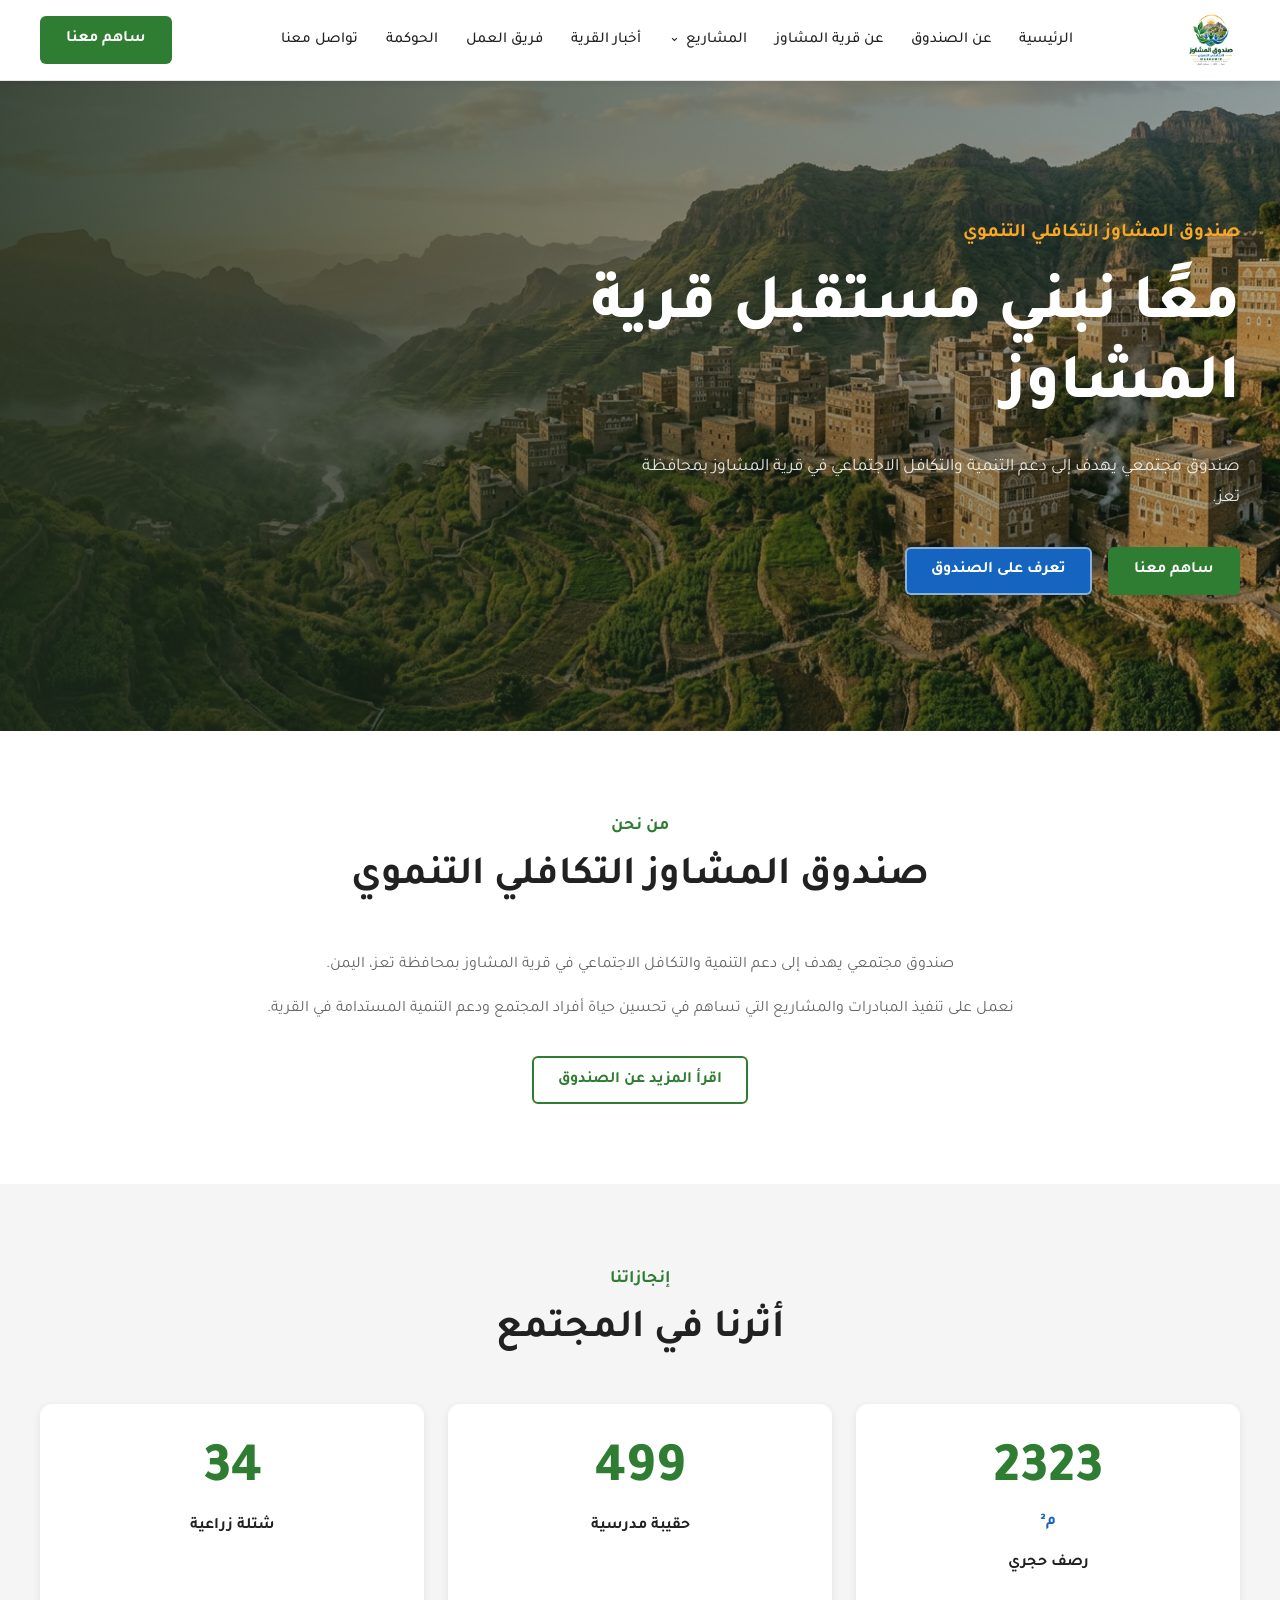
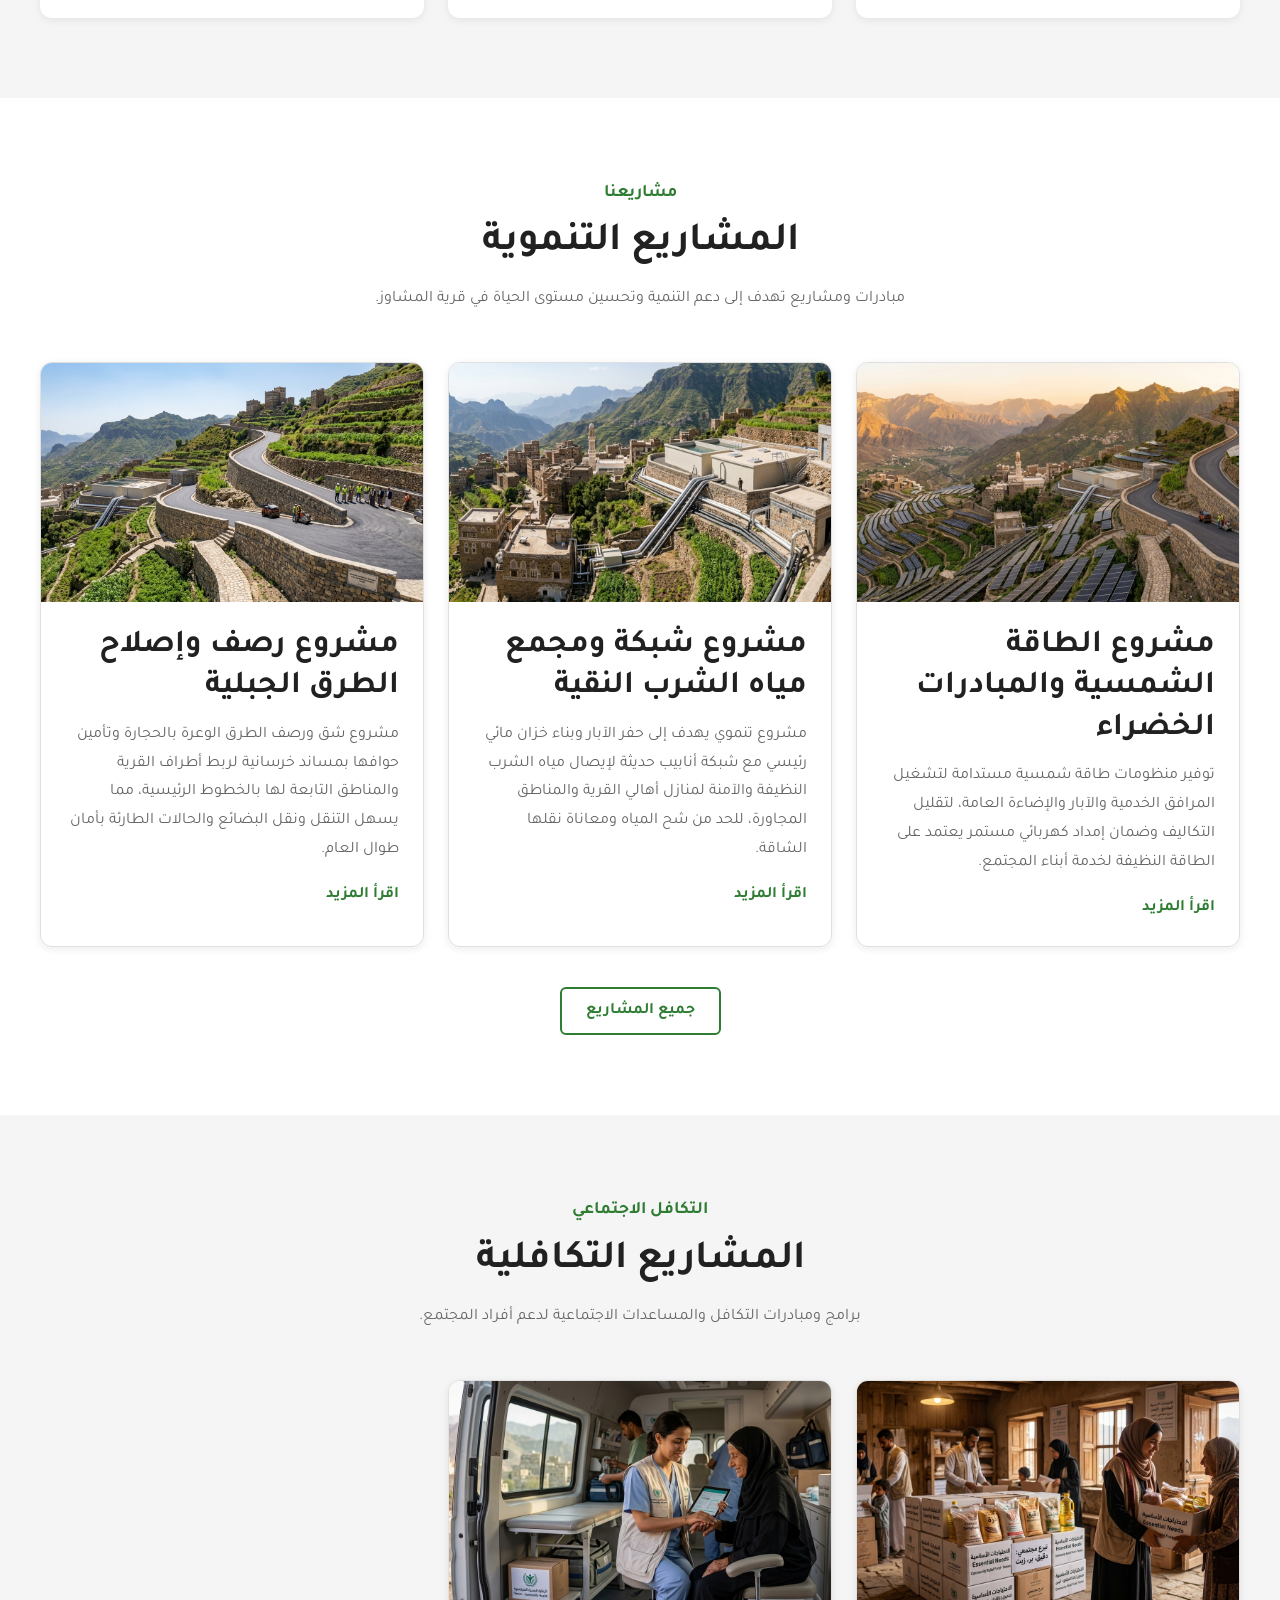
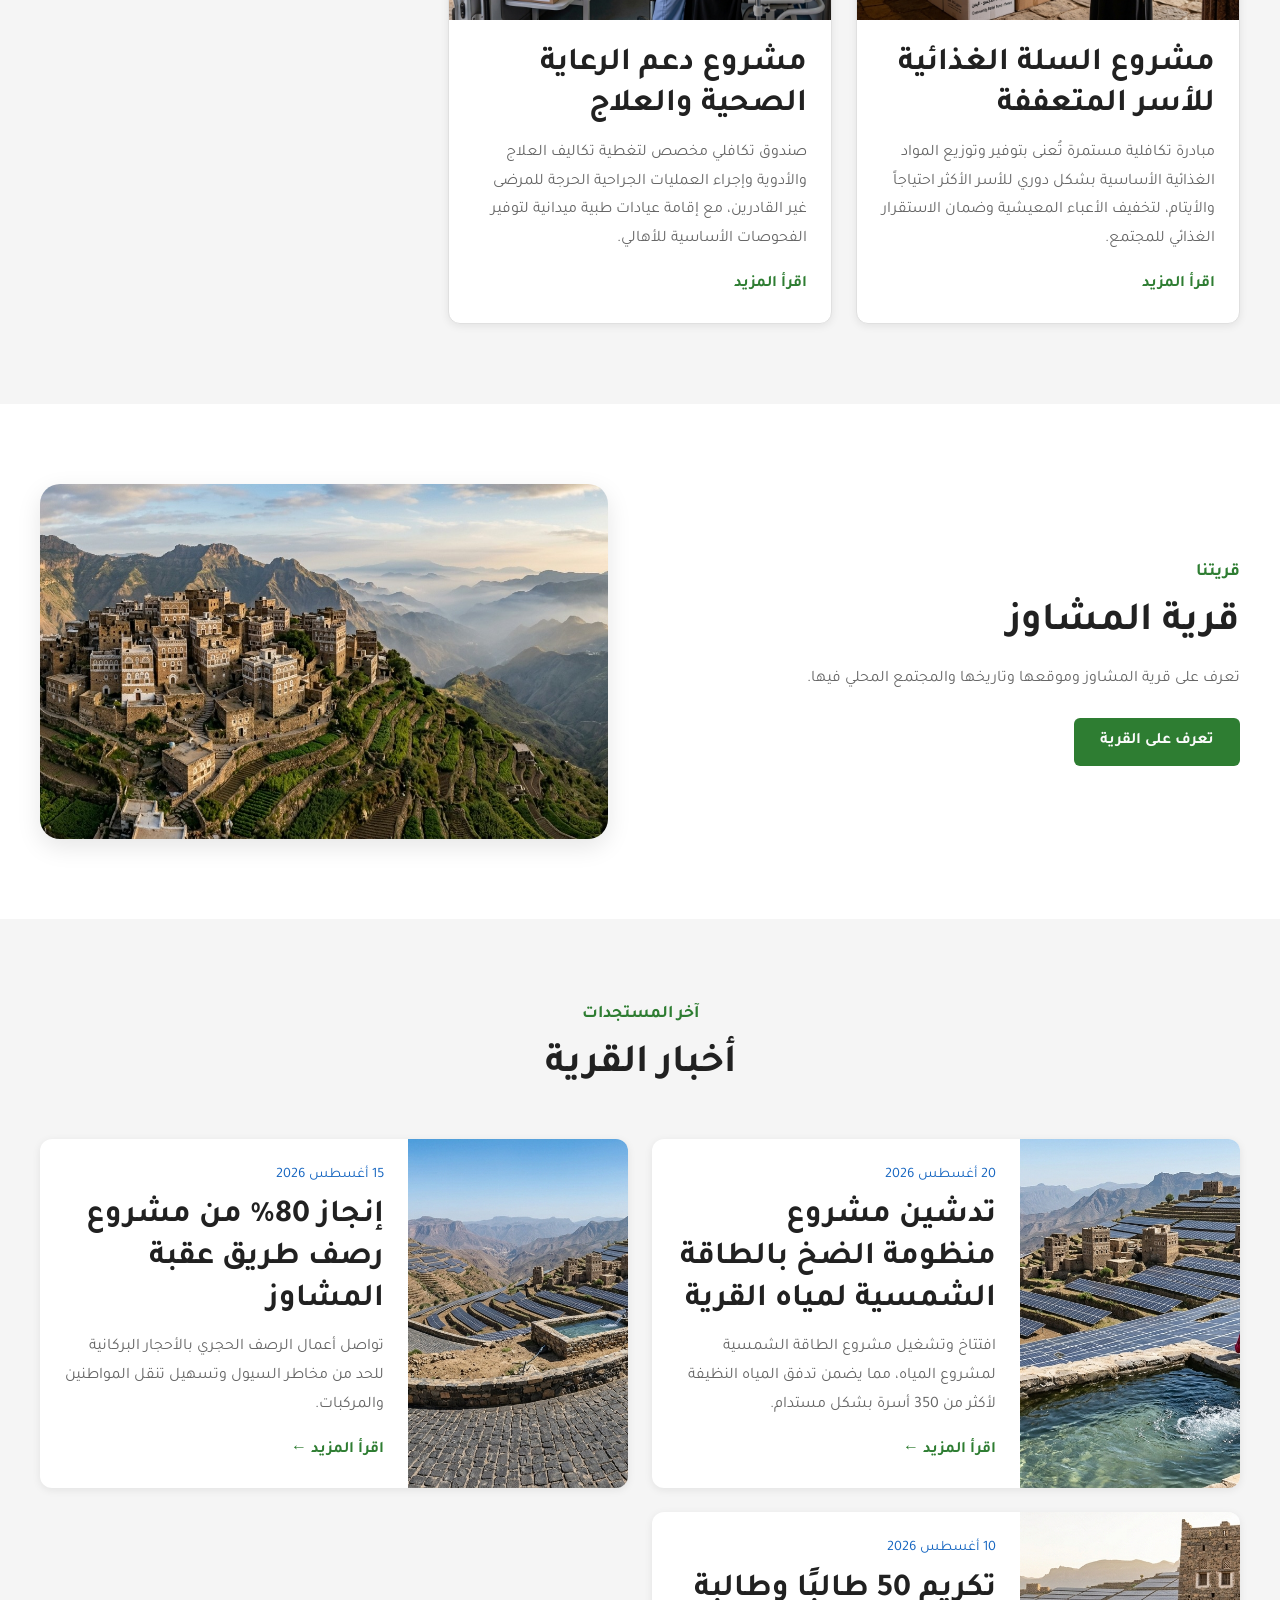
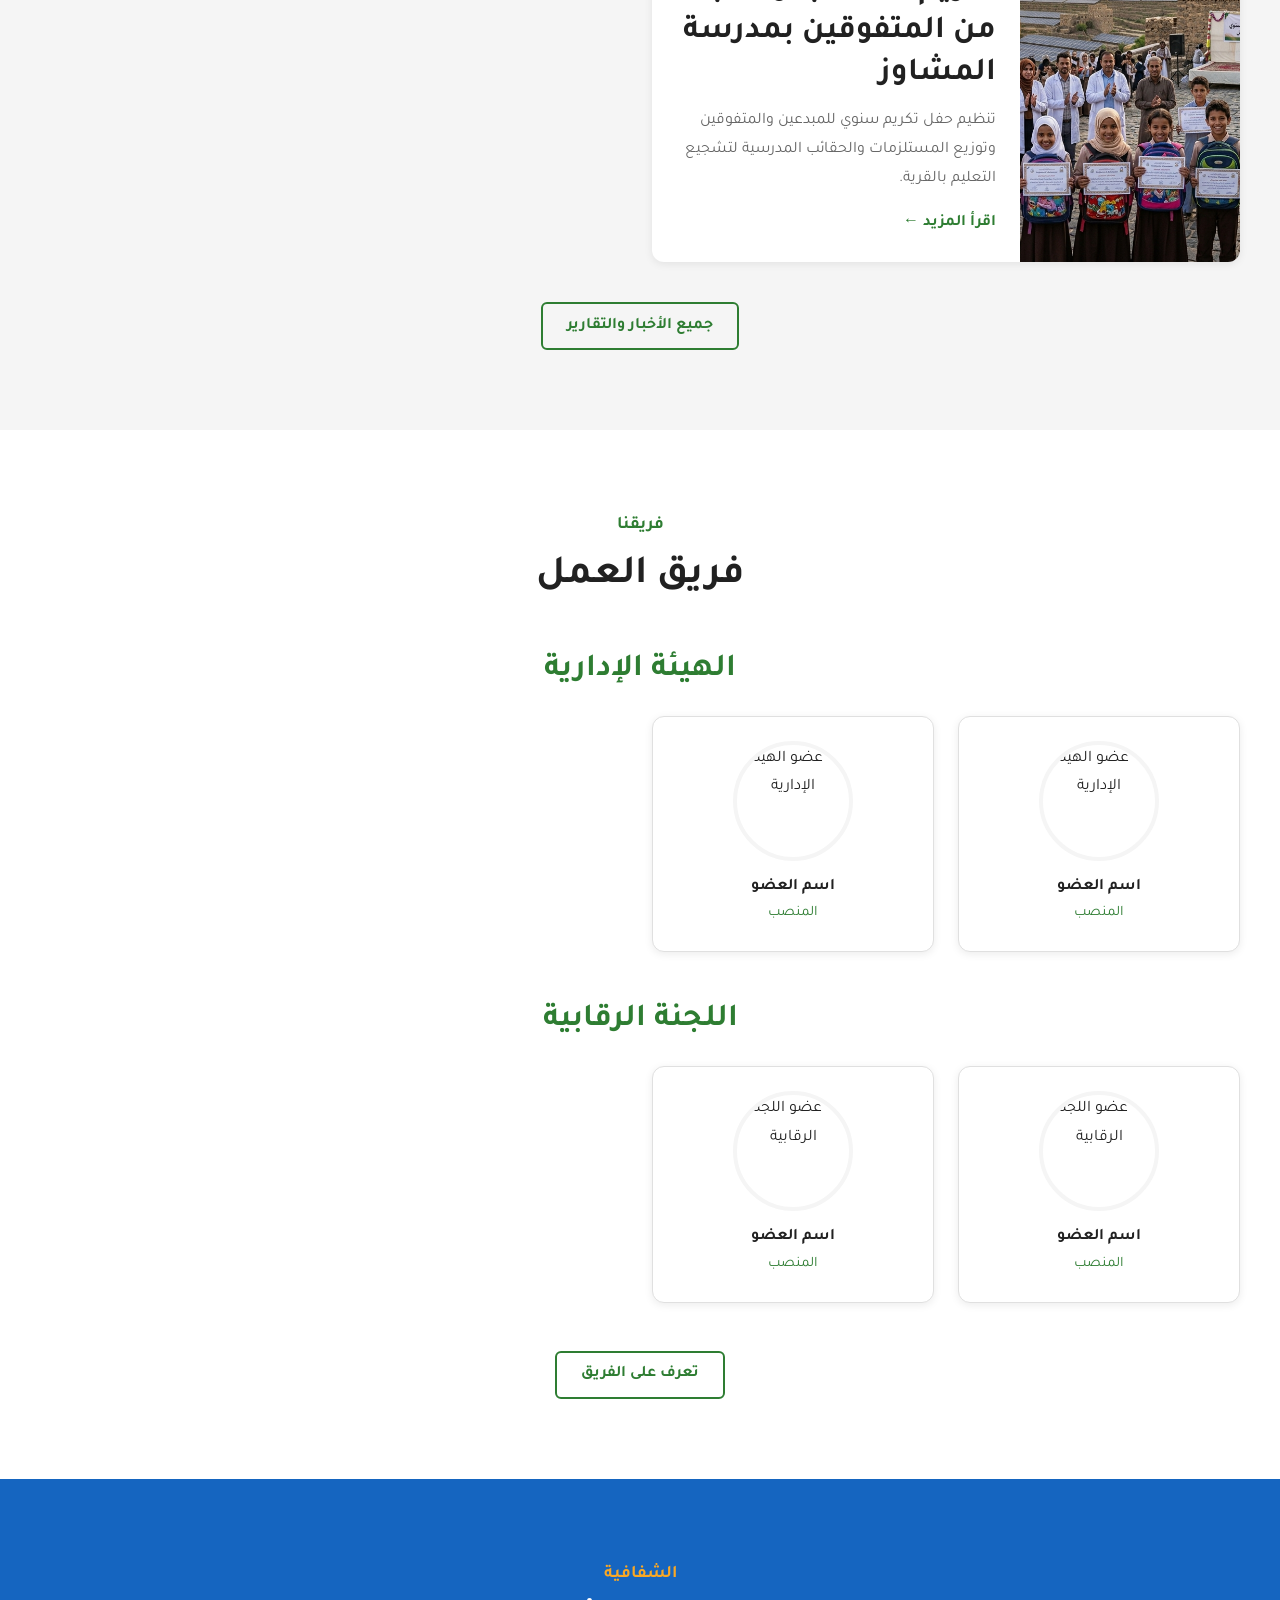
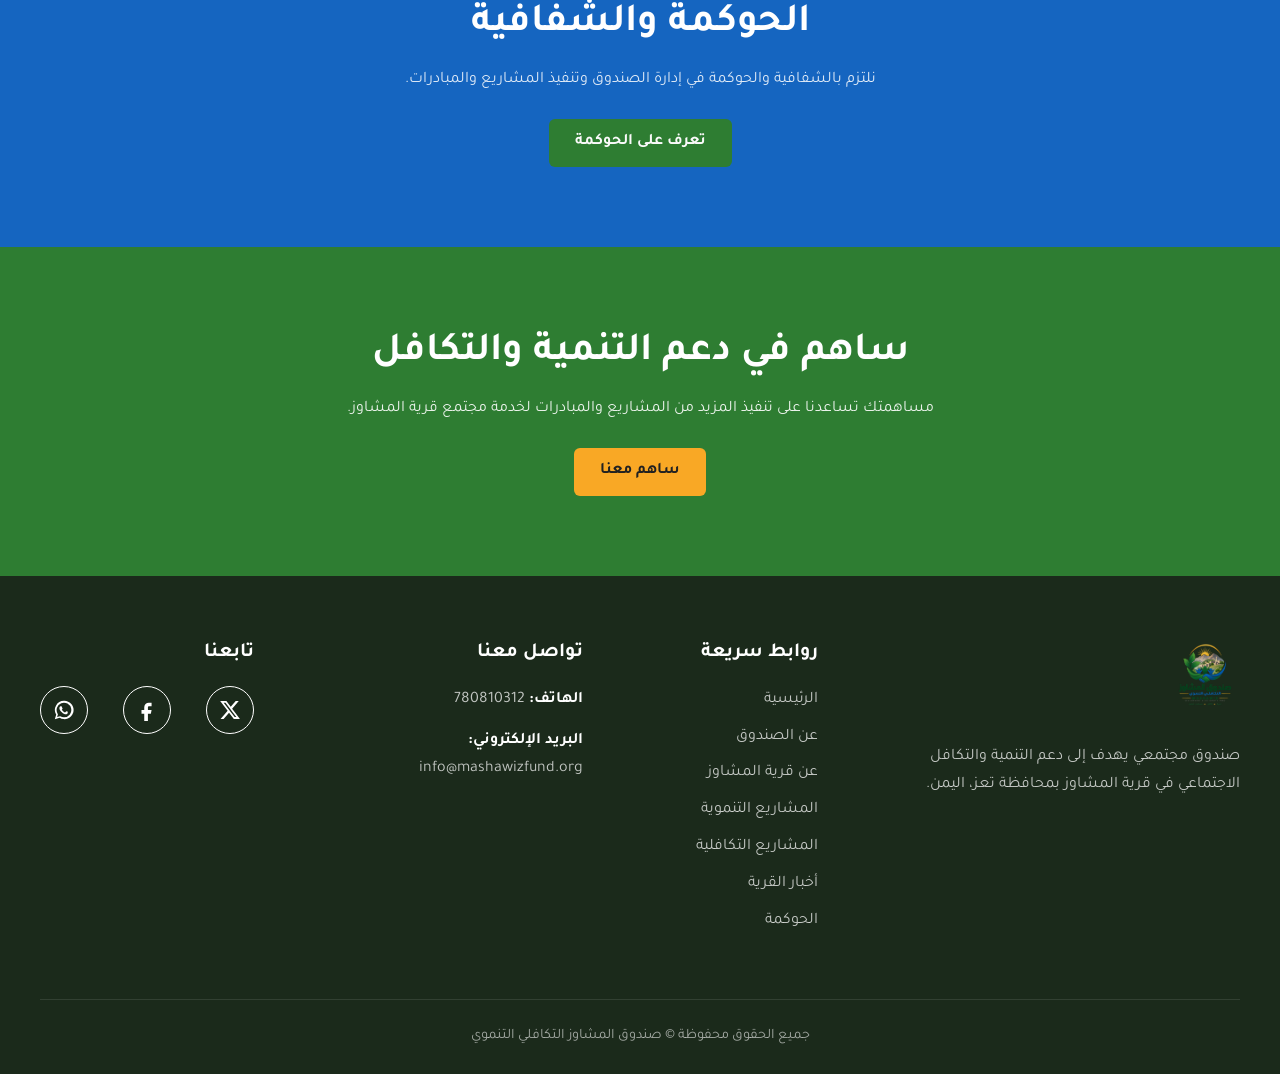
==== commit 609ea5d1: "icons" ====
--- a/Index/index.html
+++ b/Index/index.html
@@ -12,10 +12,9 @@
     <link rel="preconnect" href="https://fonts.gstatic.com" crossorigin>
 
     <!-- Choose Tajawal or Cairo according to the project design -->
-    <link
-        href="https://fonts.googleapis.com/css2?family=Tajawal:wght@400;500;700;800&display=swap"
-        rel="stylesheet"
-    >
+    <link href="https://fonts.googleapis.com/css2?family=Tajawal:wght@400;500;700;800&display=swap" rel="stylesheet">
+
+   
 
     <!-- Main Stylesheet -->
     <link rel="stylesheet" href="css/main.css">
@@ -25,10 +24,13 @@
     <link rel="stylesheet" href="css/cards.css">
     <link rel="stylesheet" href="../Index/css/responsive.css">
 </head>
- 
+
+
+
 
 
 <body>
+
 
     <!-- =====================================================
          HEADER / NAVBAR
@@ -40,22 +42,16 @@
 
             <!-- Logo -->
             <a href="index.html" class="site-header__logo">
-                <img
-                    src="../Images/logo.png"
-                    alt="شعار صندوق المشاوز التكافلي التنموي"
-                >
+                <img src="../Images/logo.png" alt="شعار صندوق المشاوز التكافلي التنموي">
             </a>
 
-            <!-- Mobile Menu Button -->
-            <button
-    class="site-header__menu-toggle"
-    type="button"
-    aria-label="فتح القائمة"
->
-    <span></span>
-    <span></span>
-    <span></span>
-</button>
+            <!-- Mobile Menu Toggle -->
+            <input type="checkbox" id="menu-toggle" class="site-header__menu-checkbox" aria-label="فتح القائمة">
+            <label for="menu-toggle" class="site-header__menu-toggle" aria-label="فتح القائمة">
+                <span></span>
+                <span></span>
+                <span></span>
+            </label>
 
             <!-- Main Navigation -->
             <nav class="site-header__nav" aria-label="القائمة الرئيسية">
@@ -71,26 +67,26 @@
                     </li>
 
                     <li class="site-header__nav-item">
-                        <a href="village.html">عن قرية المشاوز</a>
+                        <a href="../village/village.html">عن قرية المشاوز</a>
                     </li>
 
                     <!-- Projects Dropdown -->
                     <li class="site-header__nav-item site-header__nav-item--dropdown">
 
-                        <a href="projects.html">
+                        <a href="../project/projects.html">
                             المشاريع
                         </a>
 
                         <ul class="site-header__dropdown">
 
                             <li>
-                                <a href="projects.html">
+                                <a href="../project/projects.html">
                                     المشاريع التنموية
                                 </a>
                             </li>
 
                             <li>
-                                <a href="solidarity.html">
+                                <a href="../Solidarity/solidarity.html">
                                     المشاريع التكافلية
                                 </a>
                             </li>
@@ -100,11 +96,11 @@
                     </li>
 
                     <li class="site-header__nav-item">
-                        <a href="../../news/news.html">أخبار القرية</a>
+                        <a href="../news/news.html">أخبار القرية</a>
                     </li>
 
                     <li class="site-header__nav-item">
-                        <a href="team.html">فريق العمل</a>
+                        <a href="../team/team.html">فريق العمل</a>
                     </li>
 
                     <li class="site-header__nav-item">
@@ -120,7 +116,7 @@
             </nav>
 
             <!-- Main CTA -->
-            <a href="contribute.html" class="btn btn--primary">
+            <a href="../contribute/contribute.html" class="btn btn--primary">
                 ساهم معنا
             </a>
 
@@ -138,10 +134,7 @@
         <section class="hero">
 
             <div class="hero__background">
-                <img
-                    src="../Images/index_hero.jpeg"
-                    alt="منظر بانورامي لقرية المشاوز"
-                >
+                <img src="../Images/index_hero.jpeg" alt="منظر بانورامي لقرية المشاوز">
             </div>
 
             <div class="hero__overlay"></div>
@@ -165,17 +158,11 @@
 
                     <div class="hero__actions">
 
-                        <a
-                            href="contribute.html"
-                            class="btn btn--primary"
-                        >
+                        <a href="../contribute/contribute.html" class="btn btn--primary">
                             ساهم معنا
                         </a>
 
-                        <a
-                            href="../about/about.html"
-                            class="btn btn--secondary"
-                        >
+                        <a href="../about/about.html" class="btn btn--secondary">
                             تعرف على الصندوق
                         </a>
 
@@ -222,10 +209,7 @@
                             المستدامة في القرية.
                         </p>
 
-                        <a
-                            href="../about/about.html"
-                            class="btn btn--outline"
-                        >
+                        <a href="../about/about.html" class="btn btn--outline">
                             اقرأ المزيد عن الصندوق
                         </a>
 
@@ -340,10 +324,7 @@
 
                         <div class="project-card__image">
 
-                            <img
-                                src="../Images/pr3_index.jpeg"
-                                alt="مشروع تنموي"
-                            >
+                            <img src="../Images/pr3_index.jpeg" alt="مشروع تنموي">
 
                         </div>
 
@@ -354,13 +335,11 @@
                             </h3>
 
                             <p class="project-card__description">
-                                توفير منظومات طاقة شمسية مستدامة لتشغيل المرافق الخدمية والآبار والإضاءة العامة، لتقليل التكاليف وضمان إمداد كهربائي مستمر يعتمد على الطاقة النظيفة لخدمة أبناء المجتمع.
-                            </p>
-
-                            <a
-                                href="projects.html"
-                                class="project-card__link"
-                            >
+                                توفير منظومات طاقة شمسية مستدامة لتشغيل المرافق الخدمية والآبار والإضاءة العامة، لتقليل
+                                التكاليف وضمان إمداد كهربائي مستمر يعتمد على الطاقة النظيفة لخدمة أبناء المجتمع.
+                            </p>
+
+                            <a href="../project/projects.html" class="project-card__link">
                                 اقرأ المزيد
                             </a>
 
@@ -374,27 +353,23 @@
 
                         <div class="project-card__image">
 
-                            <img
-                                src="../Images/pr1_index.jpeg"
-                                alt="مشروع تنموي"
-                            >
+                            <img src="../Images/pr1_index.jpeg" alt="مشروع تنموي">
 
                         </div>
 
                         <div class="project-card__content">
 
                             <h3 class="project-card__title">
-                               مشروع شبكة ومجمع مياه الشرب النقية
+                                مشروع شبكة ومجمع مياه الشرب النقية
                             </h3>
 
                             <p class="project-card__description">
-                               مشروع تنموي يهدف إلى حفر الآبار وبناء خزان مائي رئيسي مع شبكة أنابيب حديثة لإيصال مياه الشرب النظيفة والآمنة لمنازل أهالي القرية والمناطق المجاورة، للحد من شح المياه ومعاناة نقلها الشاقة.
-                            </p>
-
-                            <a
-                                href="projects.html"
-                                class="project-card__link"
-                            >
+                                مشروع تنموي يهدف إلى حفر الآبار وبناء خزان مائي رئيسي مع شبكة أنابيب حديثة لإيصال مياه
+                                الشرب النظيفة والآمنة لمنازل أهالي القرية والمناطق المجاورة، للحد من شح المياه ومعاناة
+                                نقلها الشاقة.
+                            </p>
+
+                            <a href="../project/projects.html" class="project-card__link">
                                 اقرأ المزيد
                             </a>
 
@@ -408,27 +383,23 @@
 
                         <div class="project-card__image">
 
-                            <img
-                                src="../Images/pr2_index.jpeg"
-                                alt="مشروع تنموي"
-                            >
+                            <img src="../Images/pr2_index.jpeg" alt="مشروع تنموي">
 
                         </div>
 
                         <div class="project-card__content">
 
                             <h3 class="project-card__title">
-                               مشروع رصف وإصلاح الطرق الجبلية
+                                مشروع رصف وإصلاح الطرق الجبلية
                             </h3>
 
                             <p class="project-card__description">
-                                مشروع شق ورصف الطرق الوعرة بالحجارة وتأمين حوافها بمساند خرسانية لربط أطراف القرية والمناطق التابعة لها بالخطوط الرئيسية، مما يسهل التنقل ونقل البضائع والحالات الطارئة بأمان طوال العام.
-                            </p>
-
-                            <a
-                                href="projects.html"
-                                class="project-card__link"
-                            >
+                                مشروع شق ورصف الطرق الوعرة بالحجارة وتأمين حوافها بمساند خرسانية لربط أطراف القرية
+                                والمناطق التابعة لها بالخطوط الرئيسية، مما يسهل التنقل ونقل البضائع والحالات الطارئة
+                                بأمان طوال العام.
+                            </p>
+
+                            <a href="../project/projects.html" class="project-card__link">
                                 اقرأ المزيد
                             </a>
 
@@ -440,10 +411,7 @@
 
                 <div class="section-action">
 
-                    <a
-                        href="projects.html"
-                        class="btn btn--outline"
-                    >
+                    <a href="../project/projects.html" class="btn btn--outline">
                         جميع المشاريع
                     </a>
 
@@ -484,10 +452,7 @@
 
                         <div class="project-card__image">
 
-                            <img
-                                src="../Images/ppr1_index.jpeg"
-                                alt="برنامج تكافلي"
-                            >
+                            <img src="../Images/ppr1_index.jpeg" alt="برنامج تكافلي">
 
                         </div>
 
@@ -498,13 +463,11 @@
                             </h3>
 
                             <p class="project-card__description">
-                               مبادرة تكافلية مستمرة تُعنى بتوفير وتوزيع المواد الغذائية الأساسية بشكل دوري للأسر الأكثر احتياجاً والأيتام، لتخفيف الأعباء المعيشية وضمان الاستقرار الغذائي للمجتمع.
-                            </p>
-
-                            <a
-                                href="solidarity.html"
-                                class="project-card__link"
-                            >
+                                مبادرة تكافلية مستمرة تُعنى بتوفير وتوزيع المواد الغذائية الأساسية بشكل دوري للأسر
+                                الأكثر احتياجاً والأيتام، لتخفيف الأعباء المعيشية وضمان الاستقرار الغذائي للمجتمع.
+                            </p>
+
+                            <a href="../Solidarity/solidarity.html" class="project-card__link">
                                 اقرأ المزيد
                             </a>
 
@@ -516,27 +479,22 @@
 
                         <div class="project-card__image">
 
-                            <img
-                                src="../Images/ppr2_index.jpeg"
-                                alt="مساعدات اجتماعية"
-                            >
+                            <img src="../Images/ppr2_index.jpeg" alt="مساعدات اجتماعية">
 
                         </div>
 
                         <div class="project-card__content">
 
                             <h3 class="project-card__title">
-                               مشروع دعم الرعاية الصحية والعلاج
+                                مشروع دعم الرعاية الصحية والعلاج
                             </h3>
 
                             <p class="project-card__description">
-                               صندوق تكافلي مخصص لتغطية تكاليف العلاج والأدوية وإجراء العمليات الجراحية الحرجة للمرضى غير القادرين، مع إقامة عيادات طبية ميدانية لتوفير الفحوصات الأساسية للأهالي.
-                            </p>
-
-                            <a
-                                href="solidarity.html"
-                                class="project-card__link"
-                            >
+                                صندوق تكافلي مخصص لتغطية تكاليف العلاج والأدوية وإجراء العمليات الجراحية الحرجة للمرضى
+                                غير القادرين، مع إقامة عيادات طبية ميدانية لتوفير الفحوصات الأساسية للأهالي.
+                            </p>
+
+                            <a href="../Solidarity/solidarity.html" class="project-card__link">
                                 اقرأ المزيد
                             </a>
 
@@ -575,10 +533,7 @@
                             والمجتمع المحلي فيها.
                         </p>
 
-                        <a
-                            href="village.html"
-                            class="btn btn--primary"
-                        >
+                        <a href="../village/village.html" class="btn btn--primary">
                             تعرف على القرية
                         </a>
 
@@ -586,10 +541,7 @@
 
                     <div class="village-preview__image">
 
-                        <img
-                            src="../Images/village_index.jpeg"
-                            alt="قرية المشاوز"
-                        >
+                        <img src="../Images/village_index.jpeg" alt="قرية المشاوز">
 
                     </div>
 
@@ -625,19 +577,13 @@
 
                         <div class="news-card__image">
 
-                            <img
-                                src="../Images/news1_index.jpeg"
-                                alt="تدشين مشروع منظومة الضخ بالطاقة الشمسية"
-                            >
+                            <img src="../Images/news1_index.jpeg" alt="تدشين مشروع منظومة الضخ بالطاقة الشمسية">
 
                         </div>
 
                         <div class="news-card__content">
 
-                            <time
-                                class="news-card__date"
-                                datetime="2026-08-20"
-                            >
+                            <time class="news-card__date" datetime="2026-08-20">
                                 20 أغسطس 2026
                             </time>
 
@@ -646,13 +592,11 @@
                             </h3>
 
                             <p class="news-card__excerpt">
-                                افتتاخ وتشغيل مشروع الطاقة الشمسية لمشروع المياه، مما يضمن تدفق المياه النظيفة لأكثر من 350 أسرة بشكل مستدام.
-                            </p>
-
-                            <a
-                                href="../../news/news.html"
-                                class="news-card__link"
-                            >
+                                افتتاخ وتشغيل مشروع الطاقة الشمسية لمشروع المياه، مما يضمن تدفق المياه النظيفة لأكثر من
+                                350 أسرة بشكل مستدام.
+                            </p>
+
+                            <a href="../news/news.html" class="news-card__link">
                                 اقرأ المزيد &larr;
                             </a>
 
@@ -665,19 +609,13 @@
 
                         <div class="news-card__image">
 
-                            <img
-                                src="../Images/news2_index.jpeg"
-                                alt="مشروع رصف طريق عقبة المشاوز"
-                            >
+                            <img src="../Images/news2_index.jpeg" alt="مشروع رصف طريق عقبة المشاوز">
 
                         </div>
 
                         <div class="news-card__content">
 
-                            <time
-                                class="news-card__date"
-                                datetime="2026-08-15"
-                            >
+                            <time class="news-card__date" datetime="2026-08-15">
                                 15 أغسطس 2026
                             </time>
 
@@ -686,13 +624,11 @@
                             </h3>
 
                             <p class="news-card__excerpt">
-                                تواصل أعمال الرصف الحجري بالأحجار البركانية للحد من مخاطر السيول وتسهيل تنقل المواطنين والمركبات.
-                            </p>
-
-                            <a
-                                href="../../news/news.html"
-                                class="news-card__link"
-                            >
+                                تواصل أعمال الرصف الحجري بالأحجار البركانية للحد من مخاطر السيول وتسهيل تنقل المواطنين
+                                والمركبات.
+                            </p>
+
+                            <a href="../news/news.html" class="news-card__link">
                                 اقرأ المزيد &larr;
                             </a>
 
@@ -705,19 +641,13 @@
 
                         <div class="news-card__image">
 
-                            <img
-                                src="../Images/news3_index.jpeg"
-                                alt="تكريم المتفوقين في مدرسة المشاوز"
-                            >
+                            <img src="../Images/news3_index.jpeg" alt="تكريم المتفوقين في مدرسة المشاوز">
 
                         </div>
 
                         <div class="news-card__content">
 
-                            <time
-                                class="news-card__date"
-                                datetime="2026-08-10"
-                            >
+                            <time class="news-card__date" datetime="2026-08-10">
                                 10 أغسطس 2026
                             </time>
 
@@ -726,13 +656,11 @@
                             </h3>
 
                             <p class="news-card__excerpt">
-                                تنظيم حفل تكريم سنوي للمبدعين والمتفوقين وتوزيع المستلزمات والحقائب المدرسية لتشجيع التعليم بالقرية.
-                            </p>
-
-                            <a
-                                href="../../news/news.html"
-                                class="news-card__link"
-                            >
+                                تنظيم حفل تكريم سنوي للمبدعين والمتفوقين وتوزيع المستلزمات والحقائب المدرسية لتشجيع
+                                التعليم بالقرية.
+                            </p>
+
+                            <a href="../news/news.html" class="news-card__link">
                                 اقرأ المزيد &larr;
                             </a>
 
@@ -744,10 +672,7 @@
 
                 <div class="section-action">
 
-                    <a
-                        href="../../news/news.html"
-                        class="btn btn--outline"
-                    >
+                    <a href="../news/news.html" class="btn btn--outline">
                         جميع الأخبار والتقارير
                     </a>
 
@@ -791,10 +716,7 @@
 
                             <div class="team-card__image">
 
-                                <img
-                                    src="images/team/member-placeholder.jpg"
-                                    alt="عضو الهيئة الإدارية"
-                                >
+                                <img src="images/team/member-placeholder.jpg" alt="عضو الهيئة الإدارية">
 
                             </div>
 
@@ -812,10 +734,7 @@
 
                             <div class="team-card__image">
 
-                                <img
-                                    src="images/team/member-placeholder.jpg"
-                                    alt="عضو الهيئة الإدارية"
-                                >
+                                <img src="images/team/member-placeholder.jpg" alt="عضو الهيئة الإدارية">
 
                             </div>
 
@@ -847,10 +766,7 @@
 
                             <div class="team-card__image">
 
-                                <img
-                                    src="images/team/member-placeholder.jpg"
-                                    alt="عضو اللجنة الرقابية"
-                                >
+                                <img src="images/team/member-placeholder.jpg" alt="عضو اللجنة الرقابية">
 
                             </div>
 
@@ -868,10 +784,7 @@
 
                             <div class="team-card__image">
 
-                                <img
-                                    src="images/team/member-placeholder.jpg"
-                                    alt="عضو اللجنة الرقابية"
-                                >
+                                <img src="images/team/member-placeholder.jpg" alt="عضو اللجنة الرقابية">
 
                             </div>
 
@@ -891,10 +804,7 @@
 
                 <div class="section-action">
 
-                    <a
-                        href="team.html"
-                        class="btn btn--outline"
-                    >
+                    <a href="../team/team.html" class="btn btn--outline">
                         تعرف على الفريق
                     </a>
 
@@ -929,10 +839,7 @@
                             وتنفيذ المشاريع والمبادرات.
                         </p>
 
-                        <a
-                            href="governance.html"
-                            class="btn btn--primary"
-                        >
+                        <a href="../Governence/governence.html " class="btn btn--primary">
                             تعرف على الحوكمة
                         </a>
 
@@ -963,10 +870,7 @@
                         والمبادرات لخدمة مجتمع قرية المشاوز.
                     </p>
 
-                    <a
-                        href="contribute.html"
-                        class="btn btn--accent"
-                    >
+                    <a href="../contribute/contribute.html" class="btn btn--accent">
                         ساهم معنا
                     </a>
 
@@ -992,14 +896,8 @@
                 <!-- Footer About -->
                 <div class="site-footer__about">
 
-                    <a
-                        href="index.html"
-                        class="site-footer__logo"
-                    >
-                        <img
-                            src="../Images/logo.png"
-                            alt="شعار صندوق المشاوز التكافلي التنموي"
-                        >
+                    <a href="index.html" class="site-footer__logo">
+                        <img src="../Images/logo.png" alt="شعار صندوق المشاوز التكافلي التنموي">
                     </a>
 
                     <p>
@@ -1032,31 +930,31 @@
                         </li>
 
                         <li>
-                            <a href="village.html">
+                            <a href="../village/village.html">
                                 عن قرية المشاوز
                             </a>
                         </li>
 
                         <li>
-                            <a href="projects.html">
+                            <a href="../project/projects.html">
                                 المشاريع التنموية
                             </a>
                         </li>
 
                         <li>
-                            <a href="solidarity.html">
+                            <a href="../Solidarity/solidarity.html">
                                 المشاريع التكافلية
                             </a>
                         </li>
 
                         <li>
-                            <a href="../../news/news.html">
+                            <a href="../news/news.html">
                                 أخبار القرية
                             </a>
                         </li>
 
                         <li>
-                            <a href="governance.html">
+                            <a href="../Governence/governence.html">
                                 الحوكمة
                             </a>
                         </li>
@@ -1095,35 +993,32 @@
 
 
                 <!-- Social Media -->
-                <div class="site-footer__social">
+                <div class="soical-icons">
 
                     <h3>
                         تابعنا
                     </h3>
 
-                    <div class="social-links">
-
-                        <a
-                            href="#"
-                            aria-label="فيسبوك"
-                        >
-                            Facebook
+                    <div class="social-icons">
+                            <a href="#" class="social-icon">
+                                <svg viewBox="0 0 24 24" aria-hidden="true">
+            <path d="M18.244 2.25h3.308l-7.227 8.26 8.502 11.24h-6.657l-5.214-6.817-5.964 6.817H1.684l7.73-8.835L1.254 2.25H8.08l4.713 6.231L18.244 2.25Zm-1.161 17.52h1.833L7.084 4.126H5.117L17.083 19.77Z"/>
+        </svg>
+                                </a>
+
+                     <a href="#" class="social-icon">
+                                <svg viewBox="0 0 24 24" aria-hidden="true">
+        <path d="M14 8h3V4h-3c-2.8 0-5 2.2-5 5v3H6v4h3v8h4v-8h3.2l.8-4H13V9c0-.6.4-1 1-1Z"/>
+    </svg>
+                            </a>
+
+                    <a href="#" class="social-icon">
+                           <svg viewBox="0 0 24 24" aria-hidden="true">
+        <path d="M12 2a9.9 9.9 0 0 0-8.5 15L2 22l5.2-1.5A10 10 0 1 0 12 2Zm0 18a8 8 0 0 1-4.1-1.1l-.3-.2-3.1.9.9-3-.2-.3A8 8 0 1 1 12 20Zm4.4-5.8c-.2-.1-1.4-.7-1.6-.8-.2-.1-.4-.1-.6.1-.2.2-.6.8-.8 1-.1.2-.3.2-.5.1-.3-.1-1-.4-1.9-1.2-.7-.6-1.2-1.4-1.3-1.6-.1-.2 0-.3.1-.4l.4-.5c.1-.1.2-.3.2-.4 0-.1 0-.3-.1-.4-.1-.1-.6-1.4-.8-1.9-.2-.5-.4-.4-.6-.4h-.5c-.2 0-.4.1-.6.3-.2.2-.8.8-.8 2s.8 2.3.9 2.5c.1.2 1.6 2.5 3.9 3.4.5.2.9.4 1.2.5.5.2 1 .2 1.4.1.4-.1 1.4-.6 1.6-1.1.2-.5.2-1 .1-1.1-.1-.1-.2-.2-.4-.3Z"/>
+    </svg>
                         </a>
 
-                        <a
-                            href="#"
-                            aria-label="واتساب"
-                        >
-                            WhatsApp
-                        </a>
-
-                        <a
-                            href="#"
-                            aria-label="تويتر"
-                        >
-                            X
-                        </a>
-
+                    
                     </div>
 
                 </div>
@@ -1143,6 +1038,7 @@
         </div>
 
     </footer>
+    <script src="js/main.js"></script>
 
 
 </body>
--- a/Index/css/main.css
+++ b/Index/css/main.css
@@ -60,6 +60,36 @@
     /* Transitions */
     --transition-fast: 0.2s ease;
     --transition-normal: 0.3s ease;
+
+    /* -----------------------------------------------------
+       Added from Governence/main.css & Solidarity/main.css
+       (tokens that only existed locally on those pages)
+       ----------------------------------------------------- */
+    --text-medium: #555555;
+    --bg-white: #FFFFFF;
+    --border-light: #E5E5E5;
+    --border-medium: #D6D6D6;
+
+    --font-size-sm: 0.9rem;
+    --font-size-base: 1rem;
+    --font-size-lg: 1.1rem;
+
+    --heading-xl: 3rem;
+    --heading-lg: 2.4rem;
+    --heading-md: 1.8rem;
+    --heading-sm: 1.35rem;
+
+    --line-height-body: 1.9;
+    --line-height-heading: 1.35;
+
+    --space-xs: 4px;
+    --space-sm: 8px;
+    --space-md: 16px;
+    --space-lg: 24px;
+    --space-xl: 32px;
+    --space-2xl: 48px;
+    --space-3xl: 64px;
+    --space-4xl: 80px;
 }
 
 
@@ -219,7 +249,58 @@
     color: var(--white);
     background-color: var(--primary-color);
 }
-
+/* -------------------------
+   Form Elements
+   Generic input/textarea/label styling, reusable on any
+   page that needs a form (contact, volunteer sign-up...).
+------------------------- */
+.form-group {
+    margin-bottom: 1.5rem;
+}
+
+.form-group label {
+    display: block;
+
+    margin-bottom: 0.5rem;
+
+    color: var(--text-dark);
+    font-size: var(--fs-sm);
+    font-weight: 700;
+}
+
+.form-group input,
+.form-group textarea {
+    width: 100%;
+
+    padding: 0.75rem 1rem;
+
+    color: var(--text-dark);
+    background-color: var(--white);
+
+    border: 1px solid var(--border-color);
+    border-radius: var(--radius-sm);
+
+    transition:
+        border-color var(--transition-fast),
+        box-shadow var(--transition-fast);
+}
+
+.form-group textarea {
+    resize: vertical;
+}
+
+.form-group input::placeholder,
+.form-group textarea::placeholder {
+    color: var(--text-muted);
+}
+
+.form-group input:focus,
+.form-group textarea:focus {
+    outline: none;
+
+    border-color: var(--primary-color);
+    box-shadow: 0 0 0 3px rgba(46, 125, 50, 0.15);
+}
 
 /* -------------------------
    Section Heading
@@ -266,4 +347,844 @@
 .governance-preview,
 .contribute-cta {
     padding: var(--section-padding);
+}
+
+
+/* =========================================================
+   ADDED FROM LOCAL FILES (Governence/main.css & Solidarity/main.css)
+   Everything below is new — nothing above this line was changed.
+========================================================= */
+
+/* -------------------------
+   Section System
+   (identical in both local files)
+------------------------- */
+.section {
+    padding-block: var(--space-4xl);
+}
+
+.section--light {
+    background-color: var(--bg-light);
+}
+
+.section-heading--center {
+    margin-inline: auto;
+    text-align: center;
+}
+
+.section-heading--center .section-heading__description {
+    margin-inline: auto;
+}
+
+
+/* -------------------------
+   Section Label
+   (identical in both local files)
+------------------------- */
+.section-label {
+    display: inline-flex;
+    align-items: center;
+    gap: var(--space-sm);
+
+    color: var(--primary-color);
+    font-size: var(--font-size-sm);
+    font-weight: 700;
+}
+
+.section-label::before {
+    content: "";
+
+    width: 28px;
+    height: 3px;
+
+    border-radius: 20px;
+
+    background-color: var(--accent-color);
+}
+
+.section-label--light {
+    color: var(--text-light);
+}
+
+
+/* -------------------------
+   Page Hero
+   NOTE: Governence and Solidarity versions differ slightly —
+   Governence has one decorative circle (::after), Solidarity
+   has two (::before + ::after) with a gold-tinted second one,
+   and the gradient opacity differs very slightly (.97/.92 vs
+   .98/.93). This is the Governence version. If you want
+   Solidarity's extra circle preserved, it should stay as a
+   small page-specific override rather than merged here.
+------------------------- */
+.page-hero {
+    position: relative;
+
+    padding-block: 90px;
+
+    background:
+        linear-gradient(
+            135deg,
+            rgba(27, 42, 27, 0.97),
+            rgba(46, 125, 50, 0.92)
+        );
+
+    overflow: hidden;
+}
+
+.page-hero::after {
+    content: "";
+
+    position: absolute;
+
+    width: 280px;
+    height: 280px;
+
+    top: -100px;
+    left: -80px;
+
+    border-radius: 50%;
+
+    background: rgba(255, 255, 255, 0.05);
+}
+
+.page-hero__container {
+    position: relative;
+    z-index: 1;
+}
+
+.page-hero .section-label {
+    color: #D8EFD9;
+}
+
+.page-hero__title {
+    margin-top: var(--space-md);
+
+    color: var(--text-light);
+    font-size: var(--heading-xl);
+    font-weight: 800;
+}
+
+.page-hero__description {
+    max-width: 720px;
+    margin-top: var(--space-lg);
+
+    color: rgba(255, 255, 255, 0.88);
+    font-size: 1.1rem;
+    line-height: 2;
+}
+
+
+/* -------------------------
+   CTA Box
+   NOTE: Solidarity adds a second decorative pseudo-element
+   (::after, gold-tinted circle top-right) that Governence
+   doesn't have. This is the shared/common version (::before
+   only). Add Solidarity's ::after separately if you want to
+   keep that extra decoration on the Solidarity page.
+------------------------- */
+.cta-box {
+    position: relative;
+
+    display: flex;
+    align-items: center;
+    justify-content: space-between;
+    gap: var(--space-2xl);
+
+    padding: var(--space-3xl);
+
+    background-color: var(--bg-dark);
+    border-radius: var(--radius-lg);
+
+    overflow: hidden;
+}
+
+.cta-box::before {
+    content: "";
+
+    position: absolute;
+
+    width: 240px;
+    height: 240px;
+
+    left: -80px;
+    bottom: -120px;
+
+    border-radius: 50%;
+
+    background-color: rgba(76, 175, 80, 0.12);
+}
+
+.cta-box__content {
+    position: relative;
+    z-index: 1;
+
+    max-width: 700px;
+}
+
+.cta-box__title {
+    margin-top: var(--space-md);
+
+    color: var(--text-light);
+    font-size: var(--heading-md);
+}
+
+.cta-box__text {
+    margin-top: var(--space-md);
+
+    color: rgba(255, 255, 255, 0.78);
+    line-height: 1.9;
+}
+
+.cta-box__action {
+    position: relative;
+    z-index: 1;
+
+    flex-shrink: 0;
+}
+
+
+/* -------------------------
+   Secondary Button System (".button", distinct from ".btn")
+   NOTE: this is a second, separate button naming convention
+   used only on Governence/Solidarity markup. Left as-is and
+   not merged into ".btn" per your instruction not to change
+   existing classes. Governence's version includes a
+   button--primary:hover state that Solidarity's didn't have;
+   included here since it doesn't remove anything, only adds
+   a hover effect that was previously missing on Solidarity.
+------------------------- */
+.button {
+    display: inline-flex;
+    align-items: center;
+    justify-content: center;
+
+    min-height: 48px;
+    padding: 12px 24px;
+
+    border: 2px solid transparent;
+    border-radius: var(--radius-sm);
+
+    font-weight: 700;
+    cursor: pointer;
+
+    transition:
+        background-color var(--transition-fast),
+        color var(--transition-fast),
+        transform var(--transition-fast),
+        box-shadow var(--transition-fast);
+}
+
+.button:hover {
+    transform: translateY(-2px);
+}
+
+.button--primary {
+    color: var(--text-light);
+    background-color: var(--primary-color);
+}
+
+.button--primary:hover {
+    background-color: #256B29;
+    box-shadow: var(--shadow-sm);
+}
+
+.button--secondary {
+    color: var(--text-light);
+    background-color: var(--secondary-color);
+}
+
+.button--accent {
+    color: var(--text-dark);
+    background-color: var(--accent-color);
+}
+
+.button--outline {
+    color: var(--primary-color);
+    background-color: transparent;
+    border-color: var(--primary-color);
+}
+
+
+/* =========================================================
+   GOVERNANCE-SPECIFIC (from Governence/main.css)
+========================================================= */
+
+.governance-intro {
+    background-color: var(--bg-white);
+}
+
+.governance-grid {
+    display: grid;
+    grid-template-columns: repeat(3, 1fr);
+    gap: var(--space-xl);
+}
+
+.info-card {
+    padding: var(--space-2xl);
+
+    background-color: var(--bg-white);
+
+    border: 1px solid var(--border-light);
+    border-radius: var(--radius-md);
+
+    box-shadow: var(--shadow-sm);
+
+    transition:
+        transform var(--transition-normal),
+        box-shadow var(--transition-normal);
+}
+
+.info-card:hover {
+    transform: translateY(-5px);
+    box-shadow: var(--shadow-md);
+}
+
+.info-card__icon {
+    display: flex;
+    align-items: center;
+    justify-content: center;
+
+    width: 52px;
+    height: 52px;
+
+    margin-bottom: var(--space-lg);
+
+    color: var(--text-light);
+    background-color: var(--primary-color);
+
+    border-radius: var(--radius-sm);
+
+    font-size: 1.4rem;
+    font-weight: 700;
+}
+
+.info-card:nth-child(2) .info-card__icon {
+    background-color: var(--secondary-color);
+}
+
+.info-card:nth-child(3) .info-card__icon {
+    color: var(--text-dark);
+    background-color: var(--accent-color);
+}
+
+.info-card__title {
+    margin-bottom: var(--space-md);
+    font-size: var(--heading-sm);
+}
+
+.info-card__text {
+    line-height: 1.9;
+}
+
+.structure {
+    max-width: 900px;
+    margin-inline: auto;
+
+    text-align: center;
+}
+
+.structure__main {
+    display: flex;
+    justify-content: center;
+}
+
+.structure-card {
+    width: 100%;
+
+    padding: var(--space-xl);
+
+    background-color: var(--bg-white);
+
+    border: 1px solid var(--border-light);
+    border-radius: var(--radius-md);
+
+    box-shadow: var(--shadow-sm);
+
+    text-align: right;
+
+    transition:
+        transform var(--transition-normal),
+        box-shadow var(--transition-normal);
+}
+
+.structure-card:hover {
+    transform: translateY(-4px);
+    box-shadow: var(--shadow-md);
+}
+
+.structure-card--primary {
+    max-width: 520px;
+    border-top: 4px solid var(--primary-color);
+}
+
+.structure-card__tag {
+    display: inline-block;
+
+    margin-bottom: var(--space-sm);
+    padding: 4px 12px;
+
+    color: var(--primary-color);
+    background-color: #EAF5EA;
+
+    border-radius: 30px;
+
+    font-size: 0.85rem;
+    font-weight: 700;
+}
+
+.structure-card__tag--blue {
+    color: var(--secondary-color);
+    background-color: #E8F1FC;
+}
+
+.structure-card__tag--gold {
+    color: #8A6500;
+    background-color: #FFF4D5;
+}
+
+.structure-card__title {
+    margin-bottom: var(--space-sm);
+    font-size: 1.4rem;
+}
+
+.structure-card__text {
+    line-height: 1.9;
+}
+
+.structure__line {
+    width: 2px;
+    height: 50px;
+
+    margin-inline: auto;
+
+    background-color: var(--border-medium);
+}
+
+.structure__children {
+    display: grid;
+    grid-template-columns: repeat(2, 1fr);
+    gap: var(--space-xl);
+}
+
+.principles-grid {
+    display: grid;
+    grid-template-columns: repeat(4, 1fr);
+    gap: var(--space-lg);
+}
+
+.principle-card {
+    position: relative;
+
+    padding: var(--space-xl);
+    min-height: 210px;
+
+    background-color: var(--bg-white);
+
+    border: 1px solid var(--border-light);
+    border-radius: var(--radius-md);
+
+    overflow: hidden;
+
+    transition:
+        transform var(--transition-normal),
+        box-shadow var(--transition-normal);
+}
+
+.principle-card:hover {
+    transform: translateY(-5px);
+    box-shadow: var(--shadow-md);
+}
+
+.principle-card::after {
+    content: "";
+
+    position: absolute;
+
+    width: 90px;
+    height: 90px;
+
+    left: -30px;
+    bottom: -35px;
+
+    border-radius: 50%;
+
+    background-color: rgba(46, 125, 50, 0.06);
+}
+
+.principle-card__number {
+    display: block;
+    margin-bottom: var(--space-xl);
+
+    color: var(--primary-color);
+
+    font-size: 0.85rem;
+    font-weight: 800;
+}
+
+.principle-card h3 {
+    margin-bottom: var(--space-sm);
+    font-size: 1.3rem;
+}
+
+.principle-card p {
+    line-height: 1.8;
+}
+
+.policy-list {
+    display: flex;
+    flex-direction: column;
+    gap: var(--space-lg);
+
+    max-width: 900px;
+}
+
+.policy-item {
+    display: flex;
+    align-items: flex-start;
+    gap: var(--space-lg);
+
+    padding: var(--space-xl);
+
+    background-color: var(--bg-white);
+
+    border: 1px solid var(--border-light);
+    border-radius: var(--radius-md);
+
+    transition:
+        transform var(--transition-normal),
+        box-shadow var(--transition-normal);
+}
+
+.policy-item:hover {
+    transform: translateX(-4px);
+    box-shadow: var(--shadow-sm);
+}
+
+.policy-item__number {
+    flex-shrink: 0;
+
+    display: flex;
+    align-items: center;
+    justify-content: center;
+
+    width: 48px;
+    height: 48px;
+
+    color: var(--text-light);
+    background-color: var(--primary-color);
+
+    border-radius: var(--radius-sm);
+
+    font-size: 0.85rem;
+    font-weight: 700;
+}
+
+.policy-item__content h3 {
+    margin-bottom: var(--space-sm);
+    font-size: 1.3rem;
+}
+
+.policy-item__content p {
+    line-height: 1.9;
+}
+
+.governance-cta {
+    padding-top: 0;
+    background-color: var(--bg-white);
+}
+
+
+/* =========================================================
+   SOLIDARITY-SPECIFIC (from Solidarity/main.css)
+========================================================= */
+
+.solidarity-intro {
+    background-color: var(--bg-white);
+}
+
+.solidarity-highlights {
+    display: grid;
+    grid-template-columns: repeat(3, 1fr);
+    gap: var(--space-xl);
+}
+
+.solidarity-highlight {
+    display: flex;
+    align-items: flex-start;
+    gap: var(--space-lg);
+
+    padding: var(--space-xl);
+
+    background-color: var(--bg-white);
+
+    border: 1px solid var(--border-light);
+    border-radius: var(--radius-md);
+
+    box-shadow: var(--shadow-sm);
+
+    transition:
+        transform var(--transition-normal),
+        box-shadow var(--transition-normal);
+}
+
+.solidarity-highlight:hover {
+    transform: translateY(-5px);
+    box-shadow: var(--shadow-md);
+}
+
+.solidarity-highlight__icon {
+    display: flex;
+    align-items: center;
+    justify-content: center;
+    flex-shrink: 0;
+
+    width: 52px;
+    height: 52px;
+
+    color: var(--text-light);
+    background-color: var(--primary-color);
+
+    border-radius: var(--radius-sm);
+
+    font-size: 1.35rem;
+    font-weight: 700;
+}
+
+.solidarity-highlight__icon--blue {
+    background-color: var(--secondary-color);
+}
+
+.solidarity-highlight__icon--gold {
+    color: var(--text-dark);
+    background-color: var(--accent-color);
+}
+
+.solidarity-highlight h3 {
+    margin-bottom: var(--space-sm);
+    font-size: 1.3rem;
+}
+
+.solidarity-highlight p {
+    line-height: 1.85;
+}
+
+.solidarity-grid {
+    display: grid;
+    grid-template-columns: repeat(2, 1fr);
+    gap: var(--space-xl);
+}
+
+.solidarity-card {
+    display: grid;
+    grid-template-columns: 180px 1fr;
+
+    min-height: 240px;
+
+    overflow: hidden;
+
+    background-color: var(--bg-white);
+
+    border: 1px solid var(--border-light);
+    border-radius: var(--radius-md);
+
+    box-shadow: var(--shadow-sm);
+
+    transition:
+        transform var(--transition-normal),
+        box-shadow var(--transition-normal);
+}
+
+.solidarity-card:hover {
+    transform: translateY(-5px);
+    box-shadow: var(--shadow-md);
+}
+
+.solidarity-card__visual {
+    display: flex;
+    align-items: center;
+    justify-content: center;
+
+    min-height: 240px;
+
+    color: rgba(255, 255, 255, 0.9);
+
+    background:
+        linear-gradient(
+            145deg,
+            var(--primary-color),
+            var(--primary-light)
+        );
+
+    font-size: 2.4rem;
+    font-weight: 800;
+}
+
+.solidarity-card__visual--blue {
+    background:
+        linear-gradient(
+            145deg,
+            #1565C0,
+            #1976D2
+        );
+}
+
+.solidarity-card__visual--gold {
+    color: var(--text-dark);
+
+    background:
+        linear-gradient(
+            145deg,
+            #F9A825,
+            #FFD166
+        );
+}
+
+.solidarity-card__visual--dark {
+    background:
+        linear-gradient(
+            145deg,
+            #1B2A1B,
+            #315A31
+        );
+}
+
+.solidarity-card__content {
+    display: flex;
+    flex-direction: column;
+    align-items: flex-start;
+
+    padding: var(--space-xl);
+}
+
+.solidarity-card__category {
+    display: inline-block;
+
+    margin-bottom: var(--space-sm);
+    padding: 4px 12px;
+
+    color: var(--primary-color);
+    background-color: #EAF5EA;
+
+    border-radius: 30px;
+
+    font-size: 0.82rem;
+    font-weight: 700;
+}
+
+.solidarity-card__title {
+    margin-bottom: var(--space-sm);
+    font-size: 1.4rem;
+}
+
+.solidarity-card__text {
+    margin-bottom: var(--space-lg);
+    line-height: 1.85;
+}
+
+.solidarity-card__link {
+    display: inline-flex;
+    align-items: center;
+    gap: 8px;
+
+    margin-top: auto;
+
+    color: var(--primary-color);
+    font-weight: 700;
+
+    transition:
+        gap var(--transition-fast),
+        color var(--transition-fast);
+}
+
+.solidarity-card__link:hover {
+    gap: 12px;
+    color: var(--secondary-color);
+}
+
+.solidarity-process {
+    background-color: var(--bg-white);
+}
+
+.process-grid {
+    display: grid;
+    grid-template-columns:
+        1fr
+        auto
+        1fr
+        auto
+        1fr;
+
+    align-items: center;
+    gap: var(--space-lg);
+
+    max-width: 1000px;
+    margin-inline: auto;
+}
+
+.process-step {
+    position: relative;
+
+    padding: var(--space-xl);
+
+    text-align: center;
+
+    background-color: var(--bg-white);
+
+    border: 1px solid var(--border-light);
+    border-radius: var(--radius-md);
+
+    box-shadow: var(--shadow-sm);
+
+    transition:
+        transform var(--transition-normal),
+        box-shadow var(--transition-normal);
+}
+
+.process-step:hover {
+    transform: translateY(-5px);
+    box-shadow: var(--shadow-md);
+}
+
+.process-step__number {
+    display: flex;
+    align-items: center;
+    justify-content: center;
+
+    width: 50px;
+    height: 50px;
+
+    margin: 0 auto var(--space-lg);
+
+    color: var(--text-light);
+    background-color: var(--primary-color);
+
+    border-radius: 50%;
+
+    font-size: 0.85rem;
+    font-weight: 800;
+}
+
+.process-step:nth-of-type(3) .process-step__number {
+    background-color: var(--secondary-color);
+}
+
+.process-step h3 {
+    margin-bottom: var(--space-sm);
+    font-size: 1.3rem;
+}
+
+.process-step p {
+    line-height: 1.8;
+}
+
+.process-arrow {
+    color: var(--accent-color);
+
+    font-size: 1.8rem;
+    font-weight: 700;
+}
+
+.solidarity-cta {
+    padding-top: 0;
 }
--- a/Index/css/header.css
+++ b/Index/css/header.css
@@ -14,7 +14,7 @@
     box-shadow: var(--shadow-sm);
 }
 
-.site-header > .container {
+.site-header>.container {
     min-height: 80px;
 
     display: flex;
@@ -58,7 +58,7 @@
     position: relative;
 }
 
-.site-header__nav-item > a {
+.site-header__nav-item>a {
     display: flex;
     align-items: center;
 
@@ -76,7 +76,7 @@
         background-color var(--transition-fast);
 }
 
-.site-header__nav-item > a:hover {
+.site-header__nav-item>a:hover {
     color: var(--primary-color);
     background-color: rgba(46, 125, 50, 0.08);
 }
@@ -85,7 +85,7 @@
 /* -------------------------
    Dropdown
 ------------------------- */
-.site-header__nav-item--dropdown > a::after {
+.site-header__nav-item--dropdown>a::after {
     content: "⌄";
 
     margin-right: 0.4rem;
@@ -118,10 +118,10 @@
         opacity var(--transition-normal),
         visibility var(--transition-normal),
         transform var(--transition-normal);
-         
-        z-index: 2000;
-
-    }
+
+    z-index: 2000;
+
+}
 
 .site-header__nav-item--dropdown:hover .site-header__dropdown {
     opacity: 1;
@@ -151,13 +151,22 @@
 /* -------------------------
    CTA
 ------------------------- */
-.site-header > .container > .btn {
+.site-header>.container>.btn {
     flex-shrink: 0;
 }
 
 
 /* -------------------------
-   Mobile Menu Button
+   Mobile Menu Checkbox (hidden)
+   
+------------------------- */
+.site-header__menu-checkbox {
+    display: none;
+}
+
+
+/* -------------------------
+   Mobile Menu Button (label)
 ------------------------- */
 .site-header__menu-toggle {
     display: none;
@@ -169,6 +178,8 @@
 
     background: transparent;
     border: 0;
+
+    cursor: pointer;
 }
 
 .site-header__menu-toggle span {
@@ -181,4 +192,26 @@
 
     background-color: var(--text-dark);
     border-radius: 3px;
+
+    transition:
+        transform 0.3s ease,
+        opacity 0.3s ease;
+}
+
+
+/* -------------------------
+   Hamburger → X animation
+   When the checkbox is checked, the three
+   bars morph into an X.
+------------------------- */
+.site-header__menu-checkbox:checked~.site-header__menu-toggle span:nth-child(1) {
+    transform: translateY(8px) rotate(45deg);
+}
+
+.site-header__menu-checkbox:checked~.site-header__menu-toggle span:nth-child(2) {
+    opacity: 0;
+}
+
+.site-header__menu-checkbox:checked~.site-header__menu-toggle span:nth-child(3) {
+    transform: translateY(-8px) rotate(-45deg);
 }
--- a/Index/css/footer.css
+++ b/Index/css/footer.css
@@ -108,35 +108,42 @@
 /* -------------------------
    Social Media
 ------------------------- */
-.social-links {
+.social-icons {
     display: flex;
-    flex-wrap: wrap;
-    gap: 0.75rem;
+    align-items: center;
+    gap: 35px;
 }
 
-.social-links a {
-    display: inline-flex;
+.social-icon {
+    width: 48px;
+    height: 48px;
+
+    display: flex;
     align-items: center;
     justify-content: center;
 
-    min-width: 80px;
-    padding: 0.5rem 0.75rem;
+    border: 1px solid #ffffff;
+    border-radius: 50%;
 
-    color: var(--text-light);
+    color: #ffffff;
+    text-decoration: none;
 
-    border: 1px solid rgba(250, 250, 250, 0.2);
-    border-radius: var(--radius-sm);
+    font-size: 22px;
 
-    transition:
-        background-color var(--transition-fast),
-        border-color var(--transition-fast);
+    transition: 0.3s ease;
 }
 
-.social-links a:hover {
-    background-color: var(--primary-color);
-    border-color: var(--primary-color);
+.social-icon svg {
+    width: 22px;
+    height: 22px;
+
+    fill: currentColor;
 }
 
+.social-icon:hover {
+    background-color: #ffffff;
+    color: #0b5059;
+}
 
 /* -------------------------
    Footer Bottom
--- a/Index/css/hero.css
+++ b/Index/css/hero.css
@@ -105,4 +105,46 @@
 
 .hero__actions .btn--secondary {
     border: 2px solid rgba(255, 255, 255, 0.5);
+}
+
+
+/* =========================================================
+   PAGE HERO
+   Shorter banner for inner pages (About, Team, News,
+   Governance, Village, Contact...) — no background photo,
+   just a solid dark band. Breakpoint overrides already
+   exist in responsive.css.
+========================================================= */
+
+.page-hero {
+    padding-block: 120px;
+
+    text-align: center;
+
+    color: var(--white);
+    background-color: var(--bg-dark);
+}
+
+.page-hero__label {
+    display: inline-block;
+
+    margin-bottom: 0.75rem;
+
+    color: var(--accent-color);
+    font-weight: 700;
+}
+
+.page-hero__title {
+    margin-bottom: 1rem;
+
+    color: var(--white);
+    font-size: clamp(2.5rem, 5vw, 3rem);
+}
+
+.page-hero__description {
+    max-width: 700px;
+    margin-inline: auto;
+
+    color: rgba(250, 250, 250, 0.85);
+    font-size: 1.1rem;
 }
--- a/Index/css/cards.css
+++ b/Index/css/cards.css
@@ -3,6 +3,20 @@
    Statistics, Projects, News and Team
 ========================================================= */
 
+
+
+/* =========================================================
+   INFO LIST
+   Generic vertical stack of icon cards — reusable anywhere
+   a short list of details is needed (contact info, etc.)
+========================================================= */
+
+.info-list {
+    display: flex;
+    flex-direction: column;
+
+    gap: 1.25rem;
+}
 
 /* =========================================================
    STATISTICS
--- a/Index/css/responsive.css
+++ b/Index/css/responsive.css
@@ -1,14 +1,3 @@
-/* =========================================================
-   RESPONSIVE DESIGN
-   صندوق المشاوز التكافلي التنموي
-   ========================================================= */
-
-
-/* =========================================================
-   LARGE TABLETS / SMALL DESKTOP
-   1100px
-   ========================================================= */
-
 @media (max-width: 1100px) {
 
     /* -----------------------------------------------------
@@ -16,10 +5,8 @@
        ----------------------------------------------------- */
 
     .container {
-        width: min(
-            calc(100% - 32px),
-            var(--container-width)
-        );
+        width: min(calc(100% - 32px),
+                var(--container-width));
     }
 
 
@@ -27,11 +14,11 @@
        HEADER
        ----------------------------------------------------- */
 
-    .site-header > .container {
+    .site-header>.container {
         gap: 1rem;
     }
 
-    .site-header__nav-item > a {
+    .site-header__nav-item>a {
         padding-inline: 0.5rem;
         font-size: 0.9rem;
     }
@@ -82,6 +69,47 @@
 
 @media (max-width: 900px) {
 
+    .site-header__menu-toggle {
+        display: flex;
+        flex-direction: column;
+        /* stacks the 3 bars vertically */
+        align-items: center;
+        justify-content: center;
+
+        width: 44px;
+        height: 44px;
+
+        padding: 0;
+
+        border: 0;
+        border-radius: var(--radius-sm);
+
+        background: transparent;
+
+        cursor: pointer;
+
+        order: 3;
+        /* pinned to the far end */
+        margin-inline-start: auto;
+        /* pushes it away from the logo, to the left */
+    }
+
+    .site-header__menu-toggle span {
+        display: block;
+
+        width: 24px;
+        height: 2px;
+
+        margin: 3px 0;
+
+        background-color: var(--text-dark);
+        border-radius: 2px;
+
+        transition:
+            transform 0.25s ease,
+            opacity 0.25s ease;
+    }
+
     :root {
         --heading-xl: 2.6rem;
         --heading-lg: 2.1rem;
@@ -95,7 +123,7 @@
        HEADER
        ----------------------------------------------------- */
 
-    .site-header > .container {
+    .site-header>.container {
         min-height: 70px;
 
         position: relative;
@@ -121,64 +149,10 @@
 
 
     /*
-       Hamburger button
+       Mobile navigation container
     */
 
-    .site-header__menu-toggle {
-        display: flex;
-
-        align-items: center;
-        justify-content: center;
-
-        width: 44px;
-        height: 44px;
-
-        padding: 0;
-
-        margin-inline-start: auto;
-
-        border: 0;
-        border-radius: var(--radius-sm);
-
-        background: transparent;
-
-        cursor: pointer;
-    }
-
-
-    /*
-       If the hamburger uses spans
-    */
-
-    .site-header__menu-toggle span {
-        display: block;
-
-        width: 24px;
-        height: 2px;
-
-        margin: 5px 0;
-
-        background-color: var(--text-dark);
-
-        transition:
-            transform 0.25s ease,
-            opacity 0.25s ease;
-    }
-
-
-    /*
-       Mobile navigation container
-
-       This works if your HTML uses:
-
-       <nav class="site-header__nav">
-           ...
-       </nav>
-
-       and the menu is opened through a checkbox/class.
-    */
-
-    .site-header__nav.is-open {
+    .site-header__menu-checkbox:checked~.site-header__nav {
         display: flex;
 
         position: absolute;
@@ -195,20 +169,28 @@
 
         padding: 1rem;
 
-        background-color: var(--bg-white);
-
-        border-top: 1px solid var(--border-light);
+        background-color: var(--white);
+
+        border-top: 1px solid var(--border-color);
 
         box-shadow: var(--shadow-md);
     }
 
 
-    .site-header__nav.is-open .site-header__nav-item {
+    .site-header__menu-checkbox:checked~.site-header__nav .site-header__nav-list {
+        flex-direction: column;
+        align-items: stretch;
+        justify-content: flex-start;
+
+        gap: 0.25rem;
+    }
+
+    .site-header__menu-checkbox:checked~.site-header__nav .site-header__nav-item {
         width: 100%;
     }
 
 
-    .site-header__nav.is-open .site-header__nav-item > a {
+    .site-header__menu-checkbox:checked~.site-header__nav .site-header__nav-item>a {
         display: flex;
 
         align-items: center;
@@ -221,10 +203,33 @@
     }
 
 
-    .site-header__nav.is-open .site-header__nav-item > a:hover {
+    .site-header__menu-checkbox:checked~.site-header__nav .site-header__nav-item>a:hover {
         background-color: var(--bg-light);
 
         color: var(--primary-color);
+    }
+
+
+    /*
+       Dropdown ("المشاريع") inside the mobile menu.
+       Desktop relies on :hover, which doesn't exist on touch
+       devices, so the submenu is force-expanded inline instead.
+    */
+
+    .site-header__menu-checkbox:checked~.site-header__nav .site-header__dropdown {
+        position: static;
+
+        margin-top: 0.25rem;
+        margin-bottom: 0.5rem;
+        padding: 0 0 0 1rem;
+
+        opacity: 1;
+        visibility: visible;
+        transform: none;
+
+        background-color: transparent;
+        border: 0;
+        box-shadow: none;
     }
 
 
@@ -232,20 +237,13 @@
        Mobile CTA
     */
 
-    .site-header > .container > .btn {
+    .site-header>.container>.btn {
         order: 2;
-
-        margin-inline-start: 0;
-    }
-
-
-    .site-header__menu-toggle {
+    }
+
+    .site-header__logo {
         order: 1;
-    }
-
-
-    .site-header__logo {
-        order: 3;
+        /* logo sits at the RTL start (right) */
     }
 
 
@@ -464,7 +462,7 @@
        HEADER
        ----------------------------------------------------- */
 
-    .site-header > .container {
+    .site-header>.container {
         min-height: 64px;
 
         gap: 0.5rem;
@@ -478,11 +476,11 @@
 
     /*
        Hide CTA on very small screens.
-
+ 
        The CTA remains available inside the mobile menu.
     */
 
-    .site-header > .container > .btn {
+    .site-header>.container>.btn {
         display: none;
     }
 
@@ -499,7 +497,7 @@
        Full-width mobile menu
     */
 
-    .site-header__nav.is-open {
+    .site-header__menu-checkbox:checked~.site-header__nav {
         right: 0;
         left: 0;
 
@@ -509,7 +507,7 @@
     }
 
 
-    .site-header__nav.is-open .site-header__nav-item > a {
+    .site-header__menu-checkbox:checked~.site-header__nav .site-header__nav-item>a {
         padding: 0.8rem;
     }
 
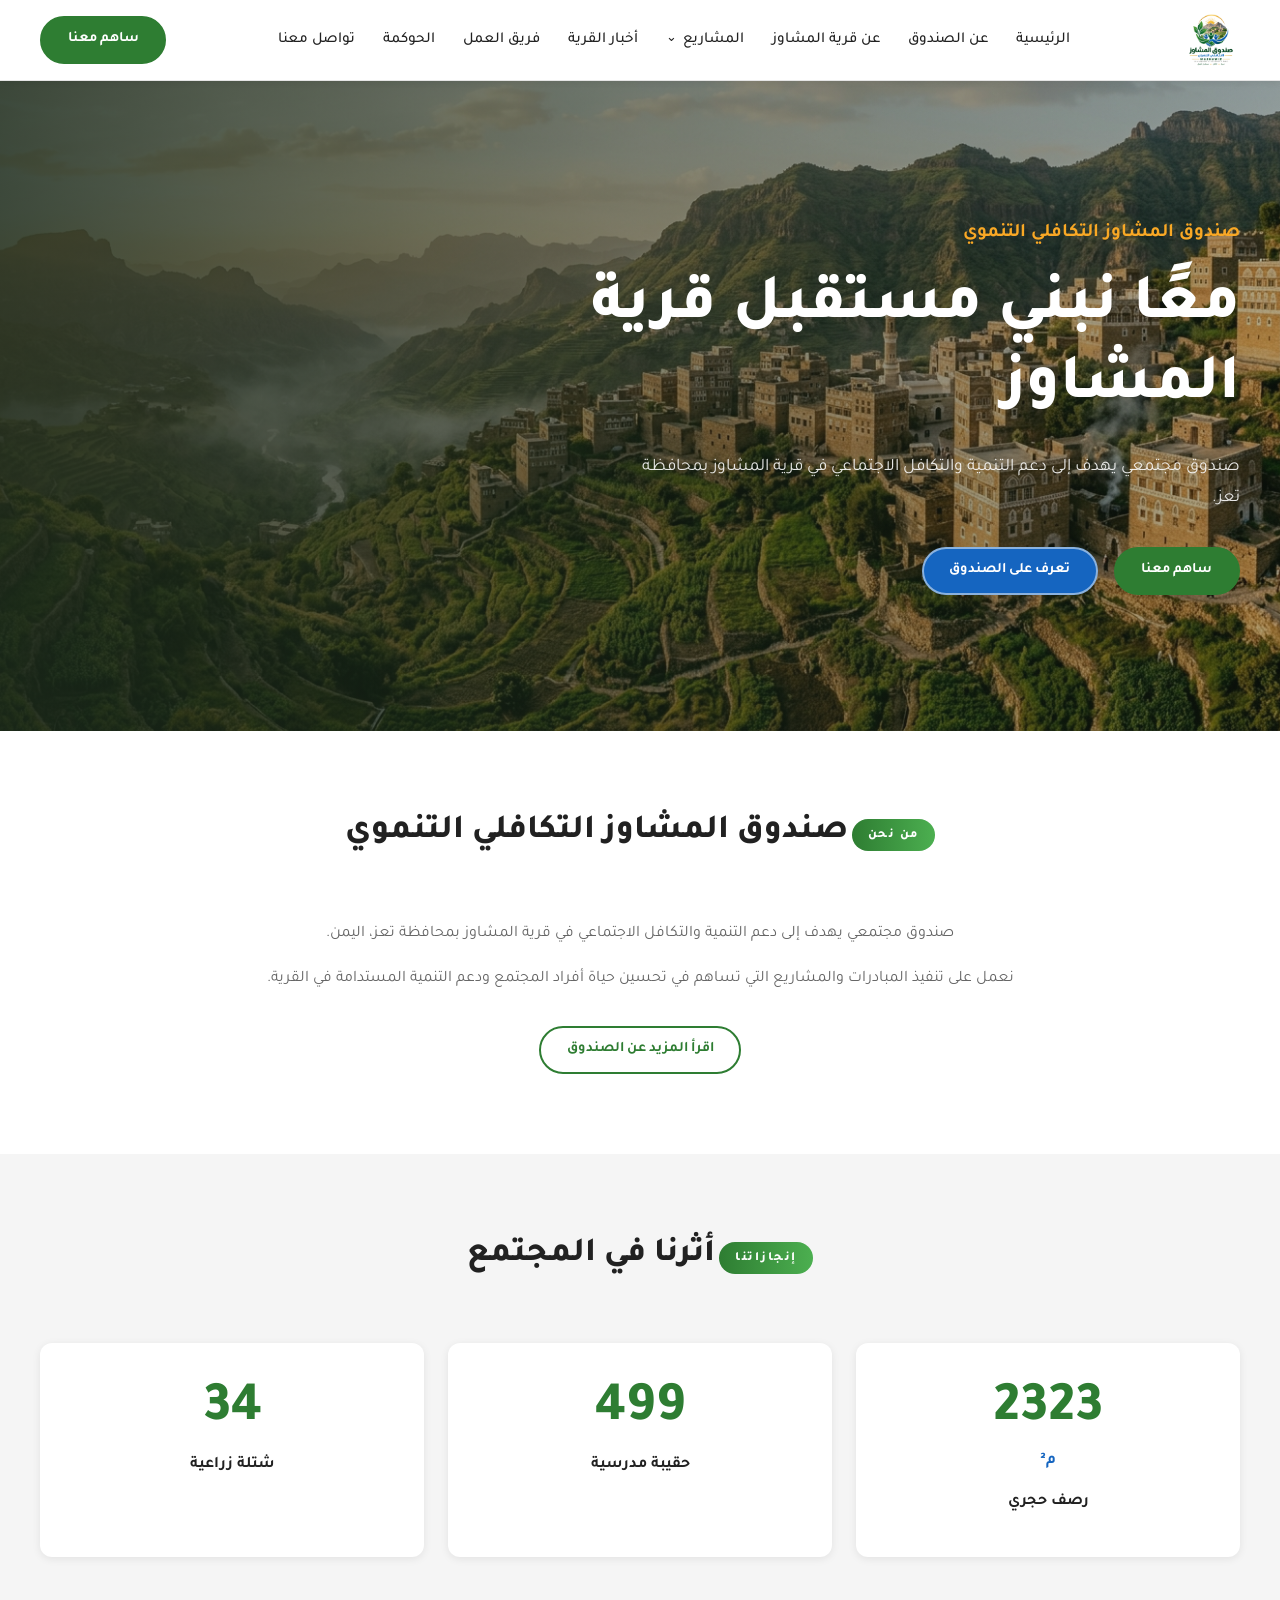
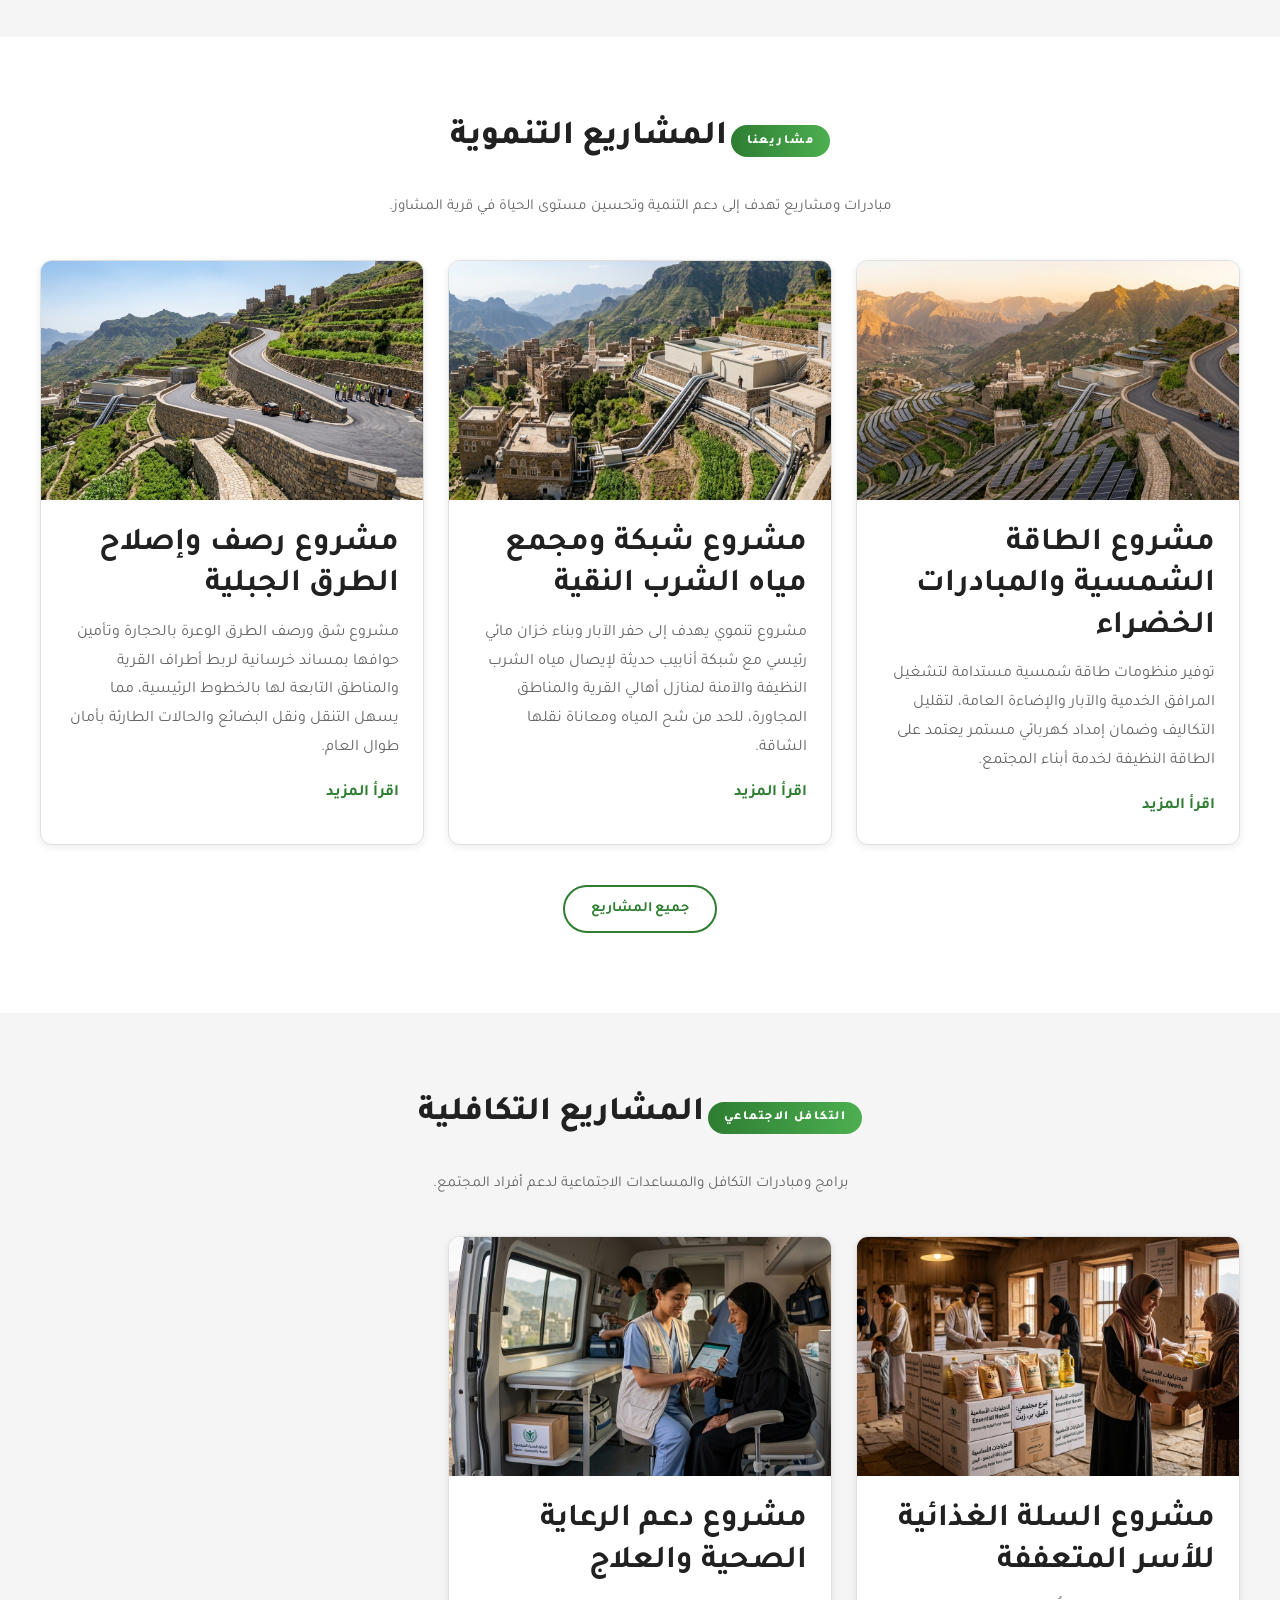
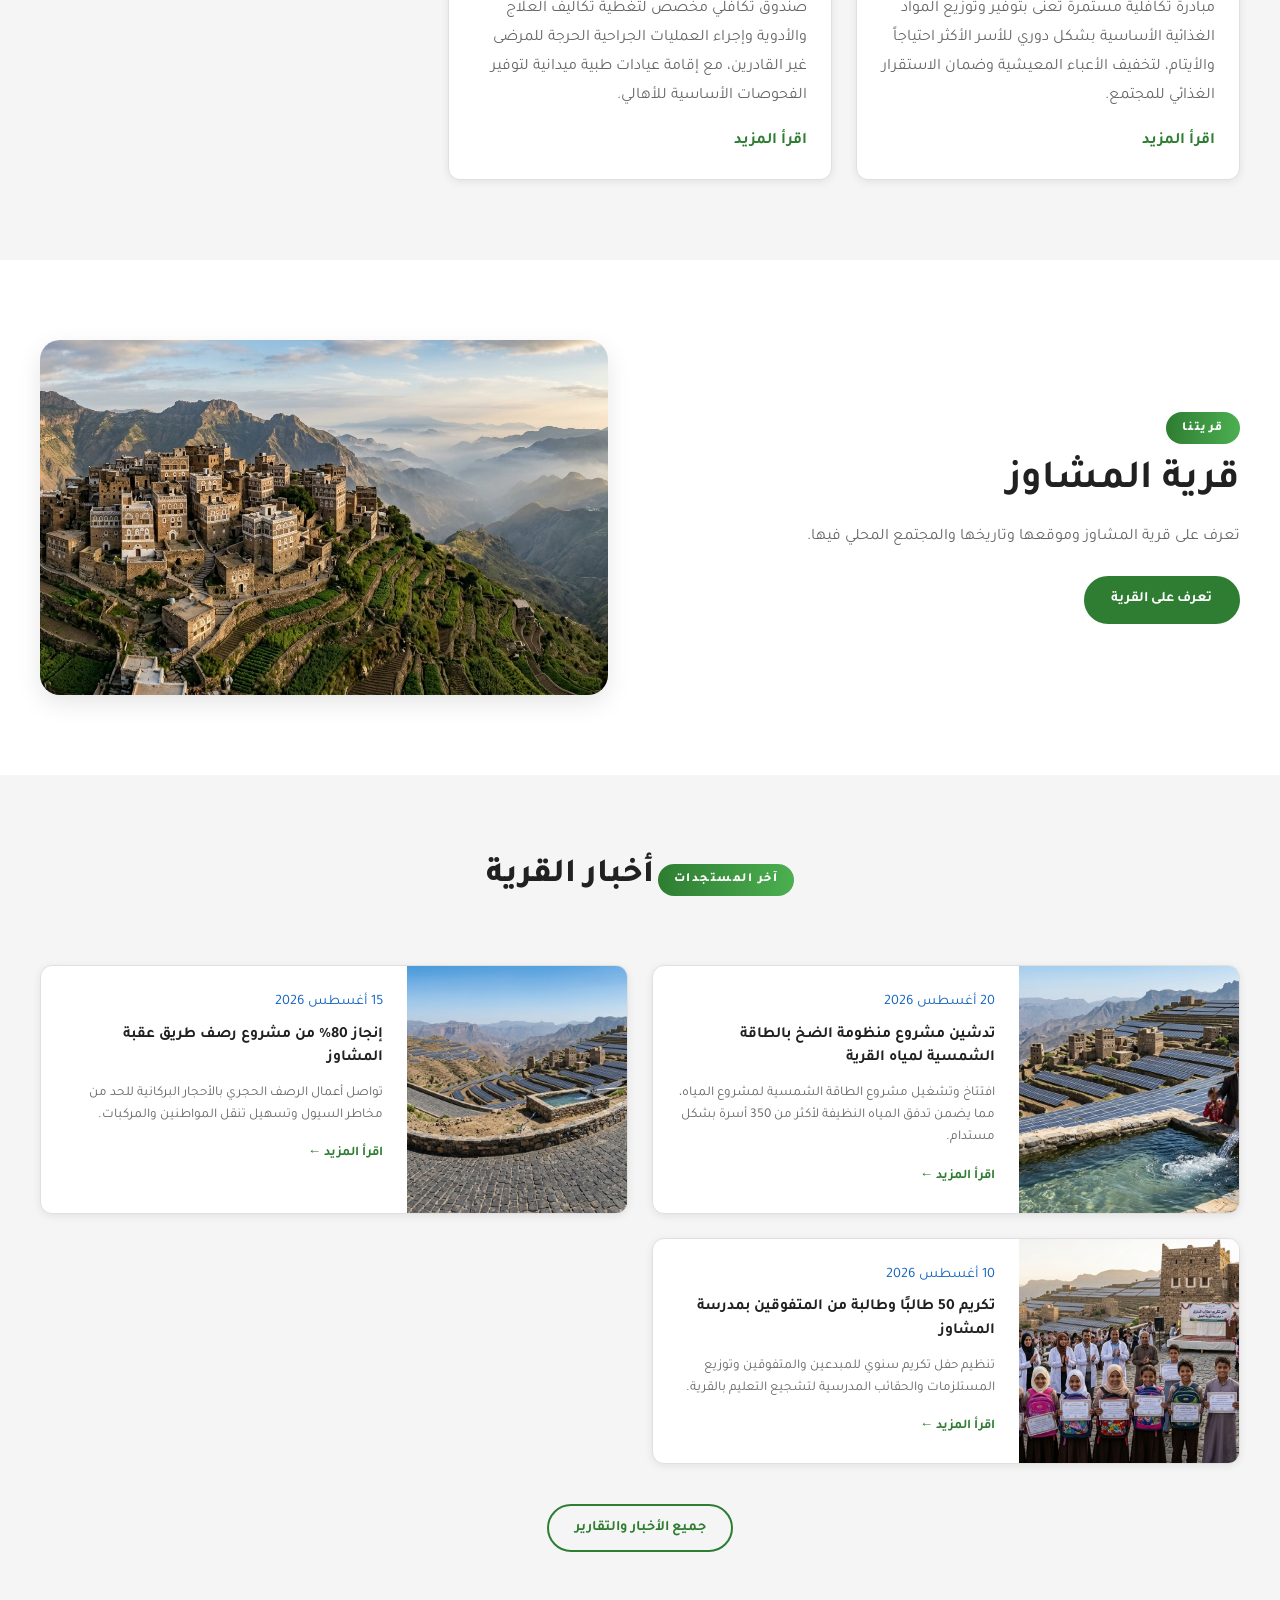
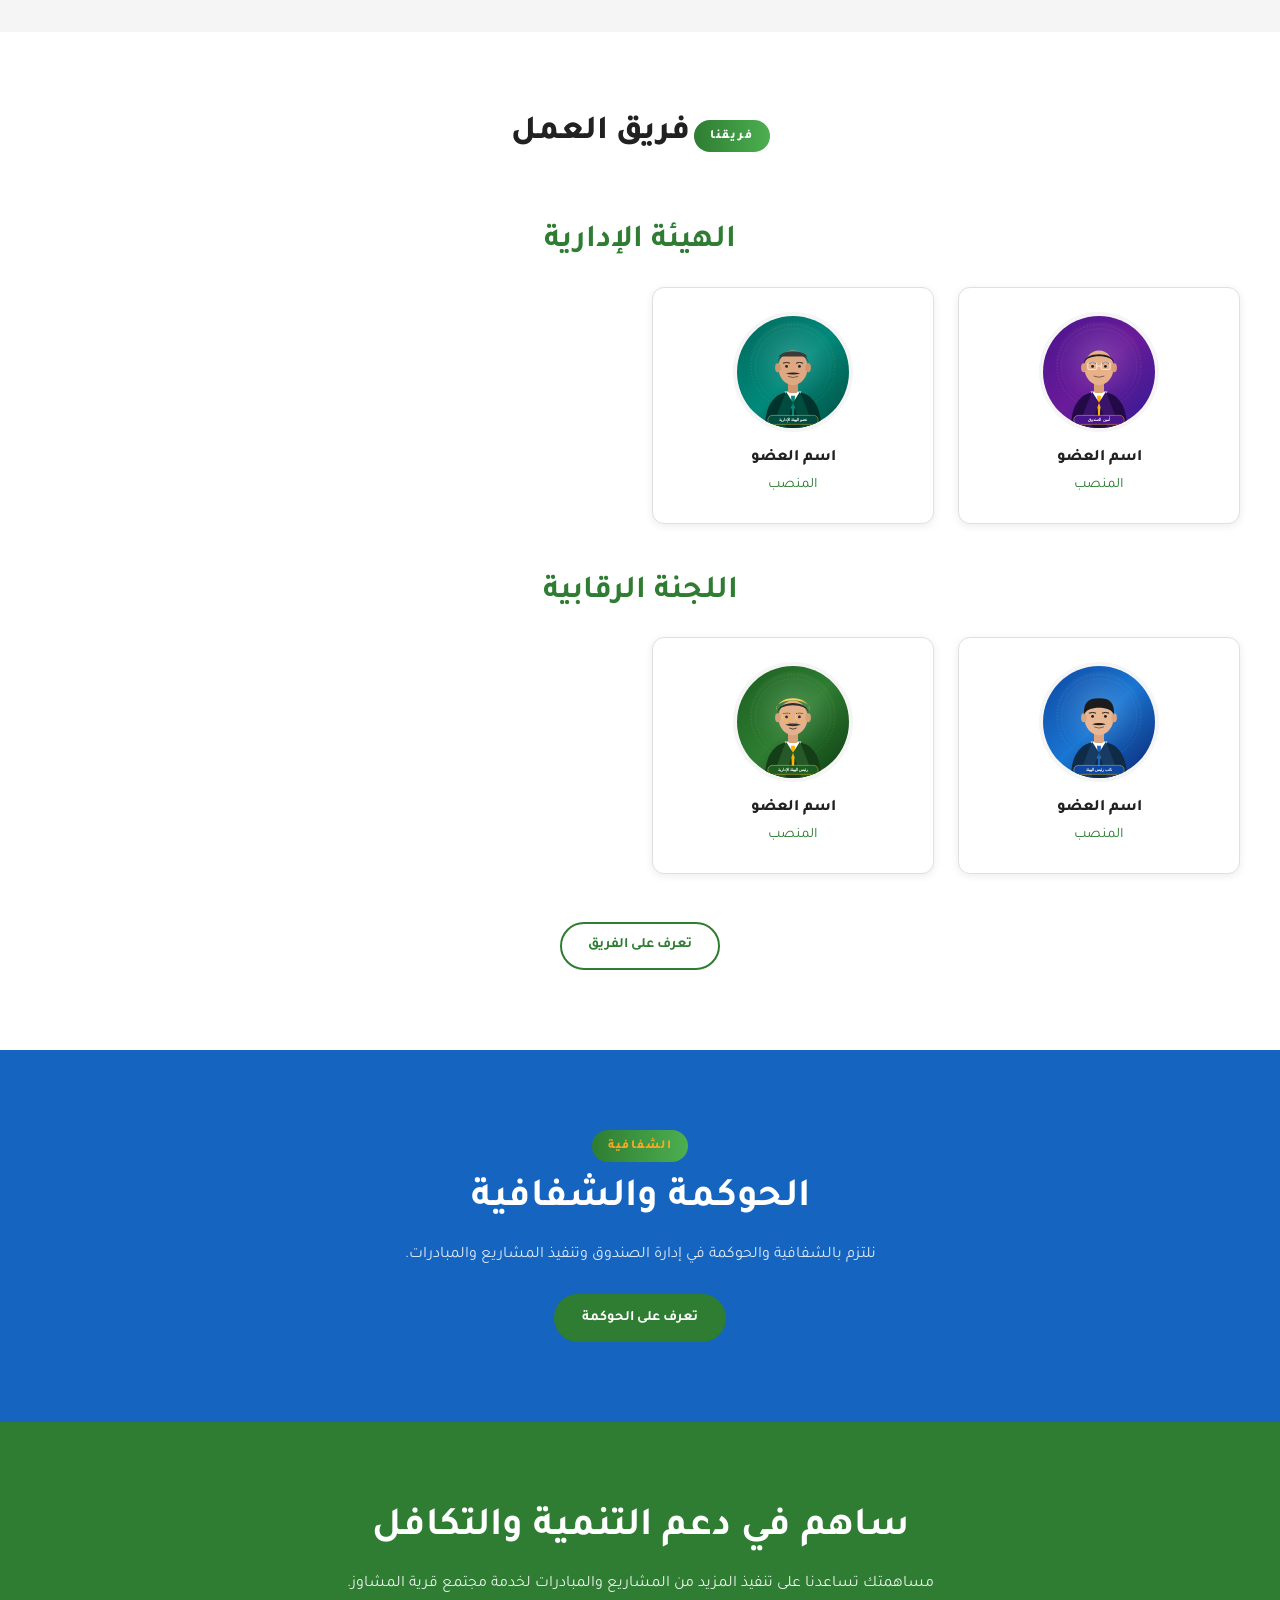
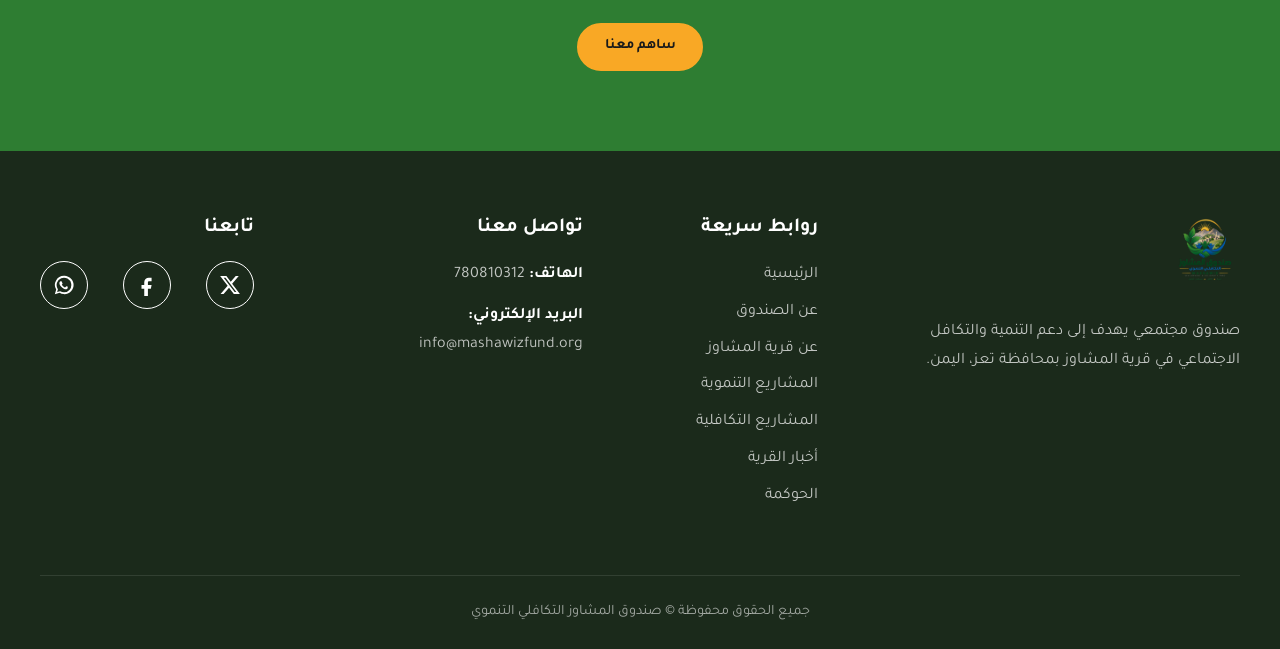
==== commit 79aafe89: "team icons for the index" ====
--- a/Index/index.html
+++ b/Index/index.html
@@ -716,7 +716,7 @@
 
                             <div class="team-card__image">
 
-                                <img src="images/team/member-placeholder.jpg" alt="عضو الهيئة الإدارية">
+                                <img src="../team/images/team/member-04.svg" alt="عضو الهيئة الإدارية">
 
                             </div>
 
@@ -734,7 +734,7 @@
 
                             <div class="team-card__image">
 
-                                <img src="images/team/member-placeholder.jpg" alt="عضو الهيئة الإدارية">
+                                <img src="../team/images/team/member-03.svg" alt="عضو الهيئة الإدارية">
 
                             </div>
 
@@ -766,7 +766,7 @@
 
                             <div class="team-card__image">
 
-                                <img src="images/team/member-placeholder.jpg" alt="عضو اللجنة الرقابية">
+                                <img src="../team/images/team/member-02.svg" alt="عضو اللجنة الرقابية">
 
                             </div>
 
@@ -784,7 +784,7 @@
 
                             <div class="team-card__image">
 
-                                <img src="images/team/member-placeholder.jpg" alt="عضو اللجنة الرقابية">
+                                <img src="../team/images/team/member-01.svg" alt="عضو اللجنة الرقابية">
 
                             </div>
 
@@ -1038,7 +1038,7 @@
         </div>
 
     </footer>
-    <script src="js/main.js"></script>
+    
 
 
 </body>
--- a/Index/css/main.css
+++ b/Index/css/main.css
@@ -246,7 +246,7 @@
 }
 
 .btn--outline:hover {
-    color: var(--white);
+    color: var(--primary-color);
     background-color: var(--primary-color);
 }
 /* -------------------------
@@ -1187,4 +1187,287 @@
 
 .solidarity-cta {
     padding-top: 0;
-}+}
+
+
+/* ============================================================
+       TEAM BODY STYLES
+    ============================================================ */
+
+    /* Section headings */
+    .section-heading { text-align: center; margin-bottom: 3rem; }
+    .section-heading__label {
+        display: inline-block;
+        background: linear-gradient(90deg, #2e7d32, #4caf50);
+        color: #fff;
+        font-size: .78rem;
+        font-weight: 800;
+        letter-spacing: .12em;
+        text-transform: uppercase;
+        padding: .3rem 1rem;
+        border-radius: 20px;
+        margin-bottom: .7rem;
+    }
+    .section-heading__title {
+        font-size: clamp(1.5rem, 3.5vw, 2.1rem);
+        font-weight: 800;
+        color: var(--text-dark);
+        position: relative;
+        display: inline-block;
+        padding-bottom: .65rem;
+    }
+    .section-heading__title::after {
+        content: '';
+        position: absolute;
+        bottom: 0;
+        right: 50%; left: 50%;
+        height: 3px;
+        border-radius: 2px;
+        background: var(--accent-color);
+        transition: right .4s, left .4s;
+    }
+    .section-heading:hover .section-heading__title::after { right: 0; left: 0; }
+    .section-heading__description {
+        color: var(--text-muted);
+        font-size: .95rem;
+        margin-top: .6rem;
+        max-width: 520px;
+        margin-inline: auto;
+        line-height: 1.7;
+    }
+
+    /* Team sections */
+    .team-section {
+        padding: 5rem 0;
+        background: #fff;
+    }
+    .team-section--alternate {
+        background: var(--bg-light, #f5f5f5);
+    }
+
+    /* Team grid */
+    .team-grid {
+        display: grid;
+        grid-template-columns: repeat(auto-fill, minmax(220px, 1fr));
+        gap: 2rem;
+    }
+
+    /* Team card */
+    .team-card {
+        background: #fff;
+        border-radius: 18px;
+        overflow: hidden;
+        box-shadow: 0 4px 20px rgba(0,0,0,.07);
+        border: 1px solid #e8e8e8;
+        display: flex;
+        flex-direction: column;
+        transition: transform .35s, box-shadow .35s;
+        position: relative;
+    }
+    .team-card:hover {
+        transform: translateY(-8px);
+        box-shadow: 0 16px 40px rgba(46,125,50,.15);
+    }
+
+    /* top accent line */
+    .team-card::before {
+        content: '';
+        position: absolute;
+        top: 0; left: 0; right: 0;
+        height: 4px;
+        background: linear-gradient(90deg, #2e7d32, #1565c0);
+        opacity: 0;
+        transition: opacity .35s;
+    }
+    .team-card:hover::before { opacity: 1; }
+
+    /* Image wrapper */
+    .team-card__image-wrapper {
+        position: relative;
+        height: 220px;
+        overflow: hidden;
+        background: linear-gradient(135deg, #1b5e20, #311b92);
+        display: flex;
+        align-items: center;
+        justify-content: center;
+    }
+    .team-card__image {
+        width: 100%;
+        height: 100%;
+        object-fit: cover;
+        object-position: top;
+        transition: transform .5s;
+    }
+    .team-card:hover .team-card__image { transform: scale(1.06); }
+
+    /* Avatar fallback (when image missing/broken) */
+    .team-card__image-wrapper::after {
+        content: attr(data-initials);
+        position: absolute;
+        inset: 0;
+        display: flex;
+        align-items: center;
+        justify-content: center;
+        font-size: 3rem;
+        font-weight: 900;
+        color: rgba(255,255,255,.25);
+        pointer-events: none;
+    }
+
+    /* Card icon fallback */
+    .team-card__avatar-icon {
+        font-size: 4rem;
+        color: rgba(255,255,255,.4);
+        position: absolute;
+    }
+
+    /* Content area */
+    .team-card__content {
+        padding: 1.4rem 1.2rem 1.2rem;
+        text-align: center;
+        flex: 1;
+        display: flex;
+        flex-direction: column;
+        align-items: center;
+        gap: .4rem;
+    }
+    .team-card__name {
+        font-size: 1rem;
+        font-weight: 800;
+        color: var(--text-dark);
+        margin: 0;
+        line-height: 1.3;
+    }
+    .team-card__role {
+        display: inline-block;
+        background: linear-gradient(90deg, #2e7d32, #4caf50);
+        color: #fff;
+        font-size: .76rem;
+        font-weight: 700;
+        padding: .25rem .85rem;
+        border-radius: 20px;
+        margin: .2rem 0 .5rem;
+    }
+    .team-card--supervisory .team-card__role {
+        background: linear-gradient(90deg, #1565c0, #311b92);
+    }
+    .team-card__social {
+        display: flex;
+        gap: .5rem;
+        margin-top: .5rem;
+    }
+    .team-card__social a {
+        width: 32px; height: 32px;
+        border-radius: 50%;
+        background: #f0f0f0;
+        color: var(--text-muted);
+        display: flex; align-items: center; justify-content: center;
+        font-size: .8rem;
+        text-decoration: none;
+        transition: background .25s, color .25s, transform .25s;
+    }
+    .team-card__social a:hover {
+        background: var(--primary-color);
+        color: #fff;
+        transform: scale(1.15);
+    }
+
+    /* Volunteer CTA Banner */
+    .team-cta {
+        padding: 1rem 0;
+        background: #fff;
+    }
+    .team-cta__inner {
+        position: relative;
+        overflow: hidden;
+        padding: 3.5rem 2.5rem;
+        background: linear-gradient(135deg, #1b5e20, #2e7d32 45%, #311b92);
+        border-radius: 20px;
+        text-align: center;
+        color: #fff;
+    }
+    .team-cta__inner::before {
+        content: '';
+        position: absolute;
+        inset: 0;
+        background: url("data:image/svg+xml,%3Csvg width='60' height='60' viewBox='0 0 60 60' xmlns='http://www.w3.org/2000/svg'%3E%3Cg fill='%23ffffff' fill-opacity='0.04'%3E%3Cpath d='M36 34v-4h-2v4h-4v2h4v4h2v-4h4v-2h-4zm0-30V0h-2v4h-4v2h4v4h2V6h4V4h-4zM6 34v-4H4v4H0v2h4v4h2v-4h4v-2H6zM6 4V0H4v4H0v2h4v4h2V6h4V4H6z'/%3E%3C/g%3E%3C/svg%3E");
+    }
+    .team-cta__icon {
+        width: 68px; height: 68px;
+        background: rgba(249,168,37,.2);
+        border: 2px solid rgba(249,168,37,.5);
+        border-radius: 50%;
+        display: flex; align-items: center; justify-content: center;
+        font-size: 1.7rem;
+        color: var(--accent-color, #f9a825);
+        margin: 0 auto 1.2rem;
+        position: relative;
+    }
+    .team-cta__inner h2 {
+        font-size: 1.7rem;
+        font-weight: 800;
+        margin-bottom: .65rem;
+        position: relative;
+    }
+    .team-cta__inner p {
+        color: rgba(255,255,255,.84);
+        font-size: .95rem;
+        max-width: 500px;
+        margin: 0 auto 2rem;
+        line-height: 1.7;
+        position: relative;
+    }
+    .team-cta__actions {
+        display: flex;
+        justify-content: center;
+        gap: 1rem;
+        flex-wrap: wrap;
+        position: relative;
+    }
+
+    /* Buttons */
+    .btn {
+        display: inline-flex; align-items: center; gap: .5rem;
+        padding: .75rem 1.7rem;
+        border-radius: 30px;
+        font-family: var(--font-family);
+        font-size: .9rem;
+        font-weight: 700;
+        text-decoration: none;
+        cursor: pointer;
+        border: 2px solid transparent;
+        transition: all .3s;
+    }
+    .btn--primary {
+        background: var(--primary-color, #2e7d32);
+        color: #fff;
+        border-color: var(--primary-color, #2e7d32);
+    }
+    .btn--primary:hover { background: #1b5e20; border-color: #1b5e20; }
+    .btn--accent {
+        background: var(--accent-color, #f9a825);
+        color: #1a1a1a;
+        border-color: var(--accent-color, #f9a825);
+    }
+    .btn--accent:hover { background: #f57f17; border-color: #f57f17; }
+    .btn--outline-white {
+        background: transparent;
+        color: #fff;
+        border-color: rgba(255,255,255,.6);
+    }
+    .btn--outline-white:hover { background: rgba(255,255,255,.12); border-color: #fff; }
+
+    /* Body responsive */
+    @media (max-width: 768px) {
+        .team-grid { grid-template-columns: repeat(2, 1fr); }
+    }
+    @media (max-width: 480px) {
+        .team-grid { grid-template-columns: 1fr; }
+        .team-cta__inner { padding: 2.5rem 1.5rem; }
+    }
+
+
+
+
+
+
--- a/Index/css/footer.css
+++ b/Index/css/footer.css
@@ -145,6 +145,7 @@
     color: #0b5059;
 }
 
+
 /* -------------------------
    Footer Bottom
 ------------------------- */
--- a/Index/css/hero.css
+++ b/Index/css/hero.css
@@ -147,4 +147,1139 @@
 
     color: rgba(250, 250, 250, 0.85);
     font-size: 1.1rem;
-}+}
+
+
+/* ============================================================
+       TEAM PAGE — INLINE STYLES (Hero)
+    ============================================================ */
+
+
+
+
+ /* ---------- HERO ---------- */
+    .team-hero {
+        position: relative;
+        min-height: 520px;
+        display: flex;
+        align-items: center;
+        background:
+            linear-gradient(135deg,
+                rgba(27, 94, 32, .96) 0%,
+                rgba(49, 27, 146, .88) 60%,
+                rgba(249, 168, 37, .35) 100%),
+            url('../Images/index_hero.jpeg') center/cover no-repeat;
+        overflow: hidden;
+        padding: 6.5rem 0 4.5rem;
+    }
+
+    /* animated blobs */
+    .team-hero::before,
+    .team-hero::after {
+        content: '';
+        position: absolute;
+        border-radius: 50%;
+        opacity: .10;
+        animation: teamBlob 9s ease-in-out infinite alternate;
+    }
+    .team-hero::before {
+        width: 480px; height: 480px;
+        background: var(--accent-color);
+        top: -110px; right: -90px;
+    }
+    .team-hero::after {
+        width: 340px; height: 340px;
+        background: #fff;
+        bottom: -70px; left: -70px;
+        animation-delay: -5s;
+    }
+    @keyframes teamBlob {
+        from { transform: scale(1) translate(0, 0); }
+        to   { transform: scale(1.18) translate(-18px, 18px); }
+    }
+
+    /* decorative circles */
+    .team-hero__decor {
+        position: absolute;
+        inset: 0;
+        pointer-events: none;
+        overflow: hidden;
+    }
+    .team-hero__decor span {
+        position: absolute;
+        border-radius: 50%;
+        border: 1px solid rgba(255,255,255,.07);
+    }
+    .team-hero__decor span:nth-child(1) { width: 300px; height: 300px; top: 10%; left: 5%; }
+    .team-hero__decor span:nth-child(2) { width: 180px; height: 180px; top: 55%; left: 20%; }
+    .team-hero__decor span:nth-child(3) { width: 420px; height: 420px; top: -8%; right: 12%; }
+
+    .team-hero__content {
+        position: relative;
+        z-index: 2;
+        text-align: center;
+        color: #fff;
+    }
+
+    .team-hero__badge {
+        display: inline-flex;
+        align-items: center;
+        gap: .5rem;
+        background: rgba(249,168,37,.18);
+        border: 1px solid rgba(249,168,37,.5);
+        color: var(--accent-color);
+        font-size: .85rem;
+        font-weight: 700;
+        padding: .4rem 1.2rem;
+        border-radius: 30px;
+        letter-spacing: .05em;
+        margin-bottom: 1.2rem;
+        backdrop-filter: blur(6px);
+    }
+
+    .team-hero__title {
+        font-size: clamp(2rem, 5vw, 3.2rem);
+        font-weight: 900;
+        line-height: 1.25;
+        margin-bottom: 1rem;
+        text-shadow: 0 2px 20px rgba(0,0,0,.45);
+    }
+    .team-hero__title span { color: var(--accent-color); }
+
+    .team-hero__description {
+        font-size: 1.05rem;
+        color: rgba(255,255,255,.87);
+        max-width: 580px;
+        margin: 0 auto 2.2rem;
+        line-height: 1.75;
+    }
+
+    /* Breadcrumb */
+    .team-hero__breadcrumb {
+        display: flex;
+        justify-content: center;
+        align-items: center;
+        gap: .5rem;
+        font-size: .85rem;
+        color: rgba(255,255,255,.6);
+        margin-bottom: 2.5rem;
+    }
+    .team-hero__breadcrumb a {
+        color: rgba(255,255,255,.75);
+        text-decoration: none;
+        transition: color .25s;
+    }
+    .team-hero__breadcrumb a:hover { color: var(--accent-color); }
+    .team-hero__breadcrumb .active { color: #fff; font-weight: 600; }
+
+    /* Stats strip */
+    .team-hero__stats {
+        display: flex;
+        justify-content: center;
+        gap: 2.5rem;
+        flex-wrap: wrap;
+        margin-top: 2rem;
+        padding-top: 2rem;
+        border-top: 1px solid rgba(255,255,255,.14);
+    }
+    .team-hero__stat { text-align: center; }
+    .team-hero__stat-value {
+        font-size: 2rem;
+        font-weight: 900;
+        color: var(--accent-color);
+        display: block;
+        line-height: 1;
+    }
+    .team-hero__stat-label {
+        font-size: .8rem;
+        color: rgba(255,255,255,.68);
+        margin-top: .28rem;
+        display: block;
+    }
+
+    /* wave divider */
+    .team-hero-wave {
+        display: block;
+        width: 100%;
+        margin-top: -2px;
+        line-height: 0;
+    }
+    .team-hero-wave svg { display: block; width: 100%; }
+
+    /* ---------- RESPONSIVE ---------- */
+    @media (max-width: 600px) {
+        .team-hero { padding: 5rem 0 3rem; min-height: auto; }
+        .team-hero__stats { gap: 1.5rem; }
+    } /* ---------- HERO ---------- */
+    .team-hero {
+        position: relative;
+        min-height: 520px;
+        display: flex;
+        align-items: center;
+        background:
+            linear-gradient(135deg,
+                rgba(27, 94, 32, .96) 0%,
+                rgba(49, 27, 146, .88) 60%,
+                rgba(249, 168, 37, .35) 100%),
+            url('../Images/index_hero.jpeg') center/cover no-repeat;
+        overflow: hidden;
+        padding: 6.5rem 0 4.5rem;
+    }
+
+    /* animated blobs */
+    .team-hero::before,
+    .team-hero::after {
+        content: '';
+        position: absolute;
+        border-radius: 50%;
+        opacity: .10;
+        animation: teamBlob 9s ease-in-out infinite alternate;
+    }
+    .team-hero::before {
+        width: 480px; height: 480px;
+        background: var(--accent-color);
+        top: -110px; right: -90px;
+    }
+    .team-hero::after {
+        width: 340px; height: 340px;
+        background: #fff;
+        bottom: -70px; left: -70px;
+        animation-delay: -5s;
+    }
+    @keyframes teamBlob {
+        from { transform: scale(1) translate(0, 0); }
+        to   { transform: scale(1.18) translate(-18px, 18px); }
+    }
+
+    /* decorative circles */
+    .team-hero__decor {
+        position: absolute;
+        inset: 0;
+        pointer-events: none;
+        overflow: hidden;
+    }
+    .team-hero__decor span {
+        position: absolute;
+        border-radius: 50%;
+        border: 1px solid rgba(255,255,255,.07);
+    }
+    .team-hero__decor span:nth-child(1) { width: 300px; height: 300px; top: 10%; left: 5%; }
+    .team-hero__decor span:nth-child(2) { width: 180px; height: 180px; top: 55%; left: 20%; }
+    .team-hero__decor span:nth-child(3) { width: 420px; height: 420px; top: -8%; right: 12%; }
+
+    .team-hero__content {
+        position: relative;
+        z-index: 2;
+        text-align: center;
+        color: #fff;
+    }
+
+    .team-hero__badge {
+        display: inline-flex;
+        align-items: center;
+        gap: .5rem;
+        background: rgba(249,168,37,.18);
+        border: 1px solid rgba(249,168,37,.5);
+        color: var(--accent-color);
+        font-size: .85rem;
+        font-weight: 700;
+        padding: .4rem 1.2rem;
+        border-radius: 30px;
+        letter-spacing: .05em;
+        margin-bottom: 1.2rem;
+        backdrop-filter: blur(6px);
+    }
+
+    .team-hero__title {
+        font-size: clamp(2rem, 5vw, 3.2rem);
+        font-weight: 900;
+        line-height: 1.25;
+        margin-bottom: 1rem;
+        text-shadow: 0 2px 20px rgba(0,0,0,.45);
+    }
+    .team-hero__title span { color: var(--accent-color); }
+
+    .team-hero__description {
+        font-size: 1.05rem;
+        color: rgba(255,255,255,.87);
+        max-width: 580px;
+        margin: 0 auto 2.2rem;
+        line-height: 1.75;
+    }
+
+    /* Breadcrumb */
+    .team-hero__breadcrumb {
+        display: flex;
+        justify-content: center;
+        align-items: center;
+        gap: .5rem;
+        font-size: .85rem;
+        color: rgba(255,255,255,.6);
+        margin-bottom: 2.5rem;
+    }
+    .team-hero__breadcrumb a {
+        color: rgba(255,255,255,.75);
+        text-decoration: none;
+        transition: color .25s;
+    }
+    .team-hero__breadcrumb a:hover { color: var(--accent-color); }
+    .team-hero__breadcrumb .active { color: #fff; font-weight: 600; }
+
+    /* Stats strip */
+    .team-hero__stats {
+        display: flex;
+        justify-content: center;
+        gap: 2.5rem;
+        flex-wrap: wrap;
+        margin-top: 2rem;
+        padding-top: 2rem;
+        border-top: 1px solid rgba(255,255,255,.14);
+    }
+    .team-hero__stat { text-align: center; }
+    .team-hero__stat-value {
+        font-size: 2rem;
+        font-weight: 900;
+        color: var(--accent-color);
+        display: block;
+        line-height: 1;
+    }
+    .team-hero__stat-label {
+        font-size: .8rem;
+        color: rgba(255,255,255,.68);
+        margin-top: .28rem;
+        display: block;
+    }
+
+    /* wave divider */
+    .team-hero-wave {
+        display: block;
+        width: 100%;
+        margin-top: -2px;
+        line-height: 0;
+    }
+    .team-hero-wave svg { display: block; width: 100%; }
+
+    /* ---------- RESPONSIVE ---------- */
+    @media (max-width: 600px) {
+        .team-hero { padding: 5rem 0 3rem; min-height: auto; }
+        .team-hero__stats { gap: 1.5rem; }
+    }
+
+        /* ============================================================
+       NEWS PAGE — INLINE STYLES
+       Hero + Body
+    ============================================================ */
+
+    /* ---------- NEWS TICKER ---------- */
+    .news-ticker {
+        background: linear-gradient(90deg, #1b5e20, #2e7d32);
+        padding: .6rem 0;
+        border-bottom: 2px solid var(--accent-color);
+    }
+    .news-ticker .container { overflow: hidden; }
+    .news-ticker__wrapper {
+        display: flex;
+        align-items: center;
+        gap: 1rem;
+        font-size: .88rem;
+    }
+    .news-ticker__label {
+        background: var(--accent-color);
+        color: #1a1a1a;
+        font-weight: 800;
+        padding: .25rem .85rem;
+        border-radius: 20px;
+        white-space: nowrap;
+        display: flex;
+        align-items: center;
+        gap: .4rem;
+    }
+    .news-ticker__text { color: #e8f5e9; margin: 0; }
+    .news-ticker__link {
+        color: var(--accent-color);
+        font-weight: 700;
+        text-decoration: none;
+        margin-inline-start: .5rem;
+    }
+    .news-ticker__link:hover { text-decoration: underline; }
+
+    /* ---------- HERO ---------- */
+    .news-hero {
+        position: relative;
+        min-height: 520px;
+        display: flex;
+        align-items: center;
+        background:
+            linear-gradient(135deg,
+                rgba(27, 94, 32, .95) 0%,
+                rgba(21, 101, 192, .85) 60%,
+                rgba(249, 168, 37, .4) 100%),
+            url('../Images/logo.png') center/cover no-repeat;
+        overflow: hidden;
+        padding: 6rem 0 4rem;
+    }
+
+    /* animated blobs */
+    .news-hero::before,
+    .news-hero::after {
+        content: '';
+        position: absolute;
+        border-radius: 50%;
+        opacity: .12;
+        animation: heroBlob 8s ease-in-out infinite alternate;
+    }
+    .news-hero::before {
+        width: 500px; height: 500px;
+        background: var(--accent-color);
+        top: -120px; left: -100px;
+    }
+    .news-hero::after {
+        width: 380px; height: 380px;
+        background: #fff;
+        bottom: -80px; right: -80px;
+        animation-delay: -4s;
+    }
+    @keyframes heroBlob {
+        from { transform: scale(1) translate(0,0); }
+        to   { transform: scale(1.15) translate(20px, -20px); }
+    }
+
+    .news-hero__content {
+        position: relative;
+        z-index: 2;
+        text-align: center;
+        color: #fff;
+    }
+
+    .news-hero__badge {
+        display: inline-flex;
+        align-items: center;
+        gap: .5rem;
+        background: rgba(249,168,37,.2);
+        border: 1px solid rgba(249,168,37,.5);
+        color: var(--accent-color);
+        font-size: .85rem;
+        font-weight: 700;
+        padding: .4rem 1.1rem;
+        border-radius: 30px;
+        letter-spacing: .05em;
+        margin-bottom: 1.2rem;
+        backdrop-filter: blur(6px);
+    }
+
+    .news-hero__title {
+        font-size: clamp(2rem, 5vw, 3.2rem);
+        font-weight: 900;
+        line-height: 1.25;
+        margin-bottom: 1rem;
+        text-shadow: 0 2px 20px rgba(0,0,0,.4);
+    }
+    .news-hero__title span {
+        color: var(--accent-color);
+    }
+
+    .news-hero__description {
+        font-size: 1.05rem;
+        color: rgba(255,255,255,.88);
+        max-width: 600px;
+        margin: 0 auto 2rem;
+        line-height: 1.7;
+    }
+
+    /* Search box */
+    .news-hero__search-box {
+        display: flex;
+        justify-content: center;
+        max-width: 560px;
+        margin: 0 auto 2rem;
+        border-radius: 50px;
+        overflow: hidden;
+        box-shadow: 0 0 0 3px rgba(249,168,37,.35), 0 8px 30px rgba(0,0,0,.3);
+        background: rgba(255,255,255,.1);
+        backdrop-filter: blur(10px);
+        border: 1px solid rgba(255,255,255,.25);
+        transition: box-shadow .3s;
+    }
+    .news-hero__search-box:focus-within {
+        box-shadow: 0 0 0 4px rgba(249,168,37,.6), 0 8px 30px rgba(0,0,0,.35);
+    }
+    .news-hero__search-input {
+        flex: 1;
+        background: transparent;
+        border: none;
+        outline: none;
+        padding: .9rem 1.4rem;
+        font-size: .95rem;
+        font-family: var(--font-family);
+        color: #fff;
+        direction: rtl;
+    }
+    .news-hero__search-input::placeholder { color: rgba(255,255,255,.65); }
+    .news-hero__search-btn {
+        background: var(--accent-color);
+        color: #1a1a1a;
+        border: none;
+        cursor: pointer;
+        padding: .9rem 1.6rem;
+        font-weight: 800;
+        font-size: .9rem;
+        font-family: var(--font-family);
+        display: flex;
+        align-items: center;
+        gap: .45rem;
+        transition: background .25s;
+    }
+    .news-hero__search-btn:hover { background: #f57f17; }
+
+    /* Breadcrumb */
+    .news-hero__breadcrumb {
+        display: flex;
+        justify-content: center;
+        align-items: center;
+        gap: .5rem;
+        font-size: .85rem;
+        color: rgba(255,255,255,.65);
+        margin-bottom: 2.5rem;
+    }
+    .news-hero__breadcrumb a { color: rgba(255,255,255,.75); text-decoration: none; }
+    .news-hero__breadcrumb a:hover { color: var(--accent-color); }
+    .news-hero__breadcrumb .active { color: #fff; font-weight: 600; }
+
+    /* Hero stats strip */
+    .news-hero__stats {
+        display: flex;
+        justify-content: center;
+        gap: 2.5rem;
+        flex-wrap: wrap;
+        margin-top: 2rem;
+        padding-top: 2rem;
+        border-top: 1px solid rgba(255,255,255,.15);
+    }
+    .news-hero__stat {
+        text-align: center;
+    }
+    .news-hero__stat-value {
+        font-size: 2rem;
+        font-weight: 900;
+        color: var(--accent-color);
+        display: block;
+        line-height: 1;
+    }
+    .news-hero__stat-label {
+        font-size: .8rem;
+        color: rgba(255,255,255,.7);
+        margin-top: .25rem;
+        display: block;
+    }
+
+    /* wave divider */
+    .hero-wave {
+        display: block;
+        width: 100%;
+        margin-top: -2px;
+        line-height: 0;
+    }
+    .hero-wave svg { display: block; width: 100%; }
+
+    /* ---------- SECTION HEADINGS ---------- */
+    .section-heading { text-align: center; margin-bottom: 2.5rem; }
+    .section-heading__label {
+        display: inline-block;
+        background: linear-gradient(90deg, #2e7d32, #4caf50);
+        color: #fff;
+        font-size: .78rem;
+        font-weight: 800;
+        letter-spacing: .12em;
+        text-transform: uppercase;
+        padding: .3rem 1rem;
+        border-radius: 20px;
+        margin-bottom: .7rem;
+    }
+    .section-heading__title {
+        font-size: clamp(1.5rem, 3.5vw, 2.1rem);
+        font-weight: 800;
+        color: var(--text-dark);
+        position: relative;
+        display: inline-block;
+        padding-bottom: .6rem;
+    }
+    .section-heading__title::after {
+        content: '';
+        position: absolute;
+        bottom: 0;
+        right: 50%; left: 50%;
+        height: 3px;
+        border-radius: 2px;
+        background: var(--accent-color);
+        transition: right .4s, left .4s;
+    }
+    .section-heading:hover .section-heading__title::after {
+        right: 0; left: 0;
+    }
+    .section-heading__description {
+        color: var(--text-muted);
+        font-size: .95rem;
+        margin-top: .5rem;
+    }
+
+    /* ---------- FEATURED ARTICLE ---------- */
+    .featured-news-section {
+        padding: var(--section-padding);
+        background: var(--bg-light);
+    }
+    .featured-card {
+        display: grid;
+        grid-template-columns: 1fr 1fr;
+        gap: 0;
+        border-radius: var(--radius-lg);
+        overflow: hidden;
+        box-shadow: var(--shadow-lg);
+        background: var(--white);
+        transition: transform .35s, box-shadow .35s;
+    }
+    .featured-card:hover {
+        transform: translateY(-4px);
+        box-shadow: 0 20px 50px rgba(0,0,0,.18);
+    }
+    .featured-card__image {
+        position: relative;
+        overflow: hidden;
+    }
+    .featured-card__image img {
+        width: 100%; height: 100%;
+        object-fit: cover;
+        transition: transform .6s ease;
+    }
+    .featured-card:hover .featured-card__image img { transform: scale(1.05); }
+    .featured-card__overlay-tag {
+        position: absolute;
+        top: 1rem; right: 1rem;
+    }
+    .featured-card__content {
+        padding: 2.5rem;
+        display: flex;
+        flex-direction: column;
+        justify-content: space-between;
+    }
+    .featured-card__meta {
+        display: flex;
+        gap: 1rem;
+        flex-wrap: wrap;
+        font-size: .82rem;
+        color: var(--text-muted);
+        margin-bottom: 1rem;
+    }
+    .featured-card__meta span { display: flex; align-items: center; gap: .35rem; }
+    .featured-card__title {
+        font-size: 1.45rem;
+        font-weight: 800;
+        line-height: 1.4;
+        margin-bottom: 1rem;
+    }
+    .featured-card__title a {
+        color: var(--text-dark);
+        text-decoration: none;
+        transition: color .25s;
+    }
+    .featured-card__title a:hover { color: var(--primary-color); }
+    .featured-card__excerpt {
+        color: var(--text-muted);
+        line-height: 1.75;
+        font-size: .95rem;
+        flex: 1;
+        margin-bottom: 1.5rem;
+    }
+    .featured-card__footer {
+        display: flex;
+        align-items: center;
+        justify-content: space-between;
+        gap: 1rem;
+        flex-wrap: wrap;
+        border-top: 1px solid var(--border-color);
+        padding-top: 1.2rem;
+    }
+    .featured-card__author { display: flex; align-items: center; gap: .75rem; }
+    .featured-card__avatar {
+        width: 44px; height: 44px;
+        background: linear-gradient(135deg, #2e7d32, #4caf50);
+        border-radius: 50%;
+        display: flex; align-items: center; justify-content: center;
+        color: #fff; font-size: 1.1rem;
+    }
+    .featured-card__author-info h4 { font-size: .9rem; font-weight: 700; margin: 0; }
+    .featured-card__author-info p  { font-size: .78rem; color: var(--text-muted); margin: 0; }
+
+    /* News badges */
+    .news-badge {
+        display: inline-flex; align-items: center; gap: .3rem;
+        background: var(--primary-color);
+        color: #fff; font-size: .76rem; font-weight: 700;
+        padding: .3rem .85rem; border-radius: 20px;
+    }
+    .news-badge--featured { background: var(--accent-color); color: #1a1a1a; }
+    .news-badge--solidarity { background: var(--secondary-color); }
+    .news-badge--report { background: #6a1b9a; }
+
+    /* ---------- FILTER BAR ---------- */
+    .news-main-section {
+        padding: var(--section-padding);
+        background: var(--white);
+    }
+    .news-filter-bar {
+        display: flex;
+        justify-content: space-between;
+        align-items: center;
+        flex-wrap: wrap;
+        gap: 1rem;
+        margin-bottom: 2.2rem;
+        padding: 1rem 1.5rem;
+        background: var(--bg-light);
+        border-radius: var(--radius-md);
+        border: 1px solid var(--border-color);
+    }
+    .news-tabs { display: flex; flex-wrap: wrap; gap: .5rem; }
+    .tab-btn {
+        background: transparent;
+        border: 1.5px solid var(--border-color);
+        border-radius: 30px;
+        padding: .45rem 1.1rem;
+        font-size: .84rem;
+        font-family: var(--font-family);
+        font-weight: 600;
+        color: var(--text-muted);
+        cursor: pointer;
+        transition: all .25s;
+    }
+    .tab-btn:hover, .tab-btn.active {
+        background: var(--primary-color);
+        border-color: var(--primary-color);
+        color: #fff;
+    }
+    .news-sort-box {
+        display: flex;
+        align-items: center;
+        gap: .6rem;
+        font-size: .88rem;
+        color: var(--text-muted);
+    }
+    .news-sort-select {
+        border: 1.5px solid var(--border-color);
+        border-radius: 8px;
+        padding: .4rem .8rem;
+        font-family: var(--font-family);
+        font-size: .88rem;
+        outline: none;
+        cursor: pointer;
+    }
+
+    /* ---------- NEWS GRID ---------- */
+    .news-layout {
+        display: grid;
+        grid-template-columns: 1fr 320px;
+        gap: 2rem;
+        align-items: start;
+    }
+    .news-grid {
+        display: grid;
+        grid-template-columns: repeat(2, 1fr);
+        gap: 1.5rem;
+    }
+    .news-card {
+        background: var(--white);
+        border-radius: var(--radius-md);
+        overflow: hidden;
+        box-shadow: var(--shadow-sm);
+        border: 1px solid var(--border-color);
+        display: flex;
+        flex-direction: column;
+        transition: transform .3s, box-shadow .3s;
+    }
+    .news-card:hover {
+        transform: translateY(-5px);
+        box-shadow: var(--shadow-md);
+    }
+    .news-card__image-wrap {
+        position: relative;
+        overflow: hidden;
+        height: 185px;
+    }
+    .news-card__image-wrap img {
+        width: 100%; height: 100%;
+        object-fit: cover;
+        transition: transform .5s;
+    }
+    .news-card:hover .news-card__image-wrap img { transform: scale(1.07); }
+    .news-card__badge {
+        position: absolute;
+        top: .75rem; right: .75rem;
+    }
+    .news-card__body {
+        padding: 1.25rem;
+        flex: 1;
+        display: flex;
+        flex-direction: column;
+    }
+    .news-card__meta {
+        display: flex;
+        gap: .75rem;
+        font-size: .78rem;
+        color: var(--text-muted);
+        margin-bottom: .65rem;
+    }
+    .news-card__meta span { display: flex; align-items: center; gap: .3rem; }
+    .news-card__title {
+        font-size: .97rem;
+        font-weight: 700;
+        line-height: 1.5;
+        margin-bottom: .6rem;
+        flex: 1;
+    }
+    .news-card__title a {
+        color: var(--text-dark);
+        text-decoration: none;
+        transition: color .25s;
+    }
+    .news-card__title a:hover { color: var(--primary-color); }
+    .news-card__excerpt {
+        font-size: .84rem;
+        color: var(--text-muted);
+        line-height: 1.65;
+        margin-bottom: .9rem;
+    }
+    .news-card__footer {
+        display: flex;
+        justify-content: space-between;
+        align-items: center;
+        border-top: 1px solid var(--border-color);
+        padding-top: .8rem;
+        margin-top: auto;
+    }
+    .news-card__link {
+        font-size: .83rem;
+        font-weight: 700;
+        color: var(--primary-color);
+        text-decoration: none;
+        display: flex;
+        align-items: center;
+        gap: .3rem;
+        transition: gap .2s;
+    }
+    .news-card__link:hover { gap: .55rem; }
+    .news-card__actions { display: flex; gap: .4rem; }
+    .icon-btn {
+        background: transparent;
+        border: 1.5px solid var(--border-color);
+        border-radius: 8px;
+        width: 32px; height: 32px;
+        display: flex; align-items: center; justify-content: center;
+        cursor: pointer;
+        color: var(--text-muted);
+        transition: all .25s;
+    }
+    .icon-btn:hover {
+        background: var(--primary-color);
+        border-color: var(--primary-color);
+        color: #fff;
+    }
+
+    /* ---------- PAGINATION ---------- */
+    .pagination {
+        display: flex;
+        justify-content: center;
+        gap: .5rem;
+        margin-top: 2rem;
+    }
+    .pagination__item {
+        display: flex; align-items: center; justify-content: center;
+        width: 40px; height: 40px;
+        border-radius: 10px;
+        border: 1.5px solid var(--border-color);
+        color: var(--text-dark);
+        font-size: .9rem;
+        font-weight: 600;
+        text-decoration: none;
+        transition: all .25s;
+    }
+    .pagination__item:hover, .pagination__item.active {
+        background: var(--primary-color);
+        border-color: var(--primary-color);
+        color: #fff;
+    }
+
+    /* ---------- SIDEBAR ---------- */
+    .sidebar { display: flex; flex-direction: column; gap: 1.5rem; }
+    .widget {
+        background: var(--white);
+        border-radius: var(--radius-md);
+        padding: 1.5rem;
+        box-shadow: var(--shadow-sm);
+        border: 1px solid var(--border-color);
+    }
+    .widget__title {
+        font-size: 1rem;
+        font-weight: 800;
+        color: var(--text-dark);
+        margin-bottom: 1.2rem;
+        padding-bottom: .6rem;
+        border-bottom: 2px solid var(--primary-color);
+    }
+
+    /* Search widget */
+    .widget-search__form {
+        display: flex;
+        border-radius: 10px;
+        overflow: hidden;
+        border: 1.5px solid var(--border-color);
+        transition: border-color .25s;
+    }
+    .widget-search__form:focus-within { border-color: var(--primary-color); }
+    .widget-search__input {
+        flex: 1;
+        border: none;
+        outline: none;
+        padding: .65rem 1rem;
+        font-family: var(--font-family);
+        font-size: .88rem;
+        background: transparent;
+        direction: rtl;
+    }
+    .widget-search__btn {
+        background: var(--primary-color);
+        color: #fff;
+        border: none;
+        padding: .65rem .95rem;
+        cursor: pointer;
+        transition: background .25s;
+    }
+    .widget-search__btn:hover { background: #1b5e20; }
+
+    /* Popular news */
+    .popular-news-list { display: flex; flex-direction: column; gap: .9rem; }
+    .popular-item { display: flex; gap: .85rem; align-items: flex-start; }
+    .popular-item__image {
+        width: 68px; height: 58px;
+        border-radius: 8px;
+        overflow: hidden;
+        flex-shrink: 0;
+    }
+    .popular-item__image img { width: 100%; height: 100%; object-fit: cover; }
+    .popular-item__date {
+        font-size: .75rem;
+        color: var(--text-muted);
+        display: flex;
+        align-items: center;
+        gap: .3rem;
+    }
+    .popular-item__title {
+        font-size: .87rem;
+        font-weight: 700;
+        margin-top: .2rem;
+        line-height: 1.45;
+    }
+    .popular-item__title a { color: var(--text-dark); text-decoration: none; }
+    .popular-item__title a:hover { color: var(--primary-color); }
+
+    /* Categories list */
+    .categories-list { list-style: none; display: flex; flex-direction: column; gap: .4rem; }
+    .categories-list__item a {
+        display: flex;
+        justify-content: space-between;
+        align-items: center;
+        padding: .6rem .85rem;
+        border-radius: 8px;
+        color: var(--text-dark);
+        text-decoration: none;
+        font-size: .9rem;
+        transition: background .25s, color .25s;
+    }
+    .categories-list__item a:hover {
+        background: var(--bg-light);
+        color: var(--primary-color);
+    }
+    .categories-list__count {
+        background: var(--primary-color);
+        color: #fff;
+        font-size: .73rem;
+        font-weight: 700;
+        padding: .15rem .55rem;
+        border-radius: 12px;
+    }
+    .text-primary { color: var(--primary-color); }
+
+    /* Newsletter */
+    .widget-newsletter p {
+        font-size: .87rem;
+        color: var(--text-muted);
+        line-height: 1.65;
+        margin-bottom: 1rem;
+    }
+    .newsletter-form { display: flex; flex-direction: column; gap: .7rem; }
+    .newsletter-input {
+        border: 1.5px solid var(--border-color);
+        border-radius: 10px;
+        padding: .65rem 1rem;
+        font-family: var(--font-family);
+        font-size: .88rem;
+        outline: none;
+        direction: rtl;
+        transition: border-color .25s;
+    }
+    .newsletter-input:focus { border-color: var(--primary-color); }
+
+    /* Tags cloud */
+    .tags-cloud { display: flex; flex-wrap: wrap; gap: .5rem; }
+    .tag-item {
+        background: var(--bg-light);
+        border: 1px solid var(--border-color);
+        color: var(--text-muted);
+        font-size: .8rem;
+        font-weight: 600;
+        padding: .3rem .8rem;
+        border-radius: 20px;
+        text-decoration: none;
+        transition: all .25s;
+    }
+    .tag-item:hover {
+        background: var(--primary-color);
+        border-color: var(--primary-color);
+        color: #fff;
+    }
+
+    /* ---------- MEDIA SECTION ---------- */
+    .news-media-section {
+        padding: var(--section-padding);
+        background: var(--bg-light);
+    }
+    .media-grid {
+        display: grid;
+        grid-template-columns: repeat(3, 1fr);
+        gap: 1.5rem;
+    }
+    .media-card {
+        position: relative;
+        border-radius: var(--radius-md);
+        overflow: hidden;
+        box-shadow: var(--shadow-md);
+        aspect-ratio: 16/10;
+        cursor: pointer;
+    }
+    .media-card img {
+        width: 100%; height: 100%;
+        object-fit: cover;
+        transition: transform .5s;
+    }
+    .media-card:hover img { transform: scale(1.08); }
+    .media-card__overlay {
+        position: absolute; inset: 0;
+        background: linear-gradient(to top, rgba(0,0,0,.75) 0%, transparent 55%);
+        display: flex;
+        flex-direction: column;
+        justify-content: flex-end;
+        align-items: center;
+        padding: 1.25rem;
+        transition: background .3s;
+    }
+    .media-card:hover .media-card__overlay {
+        background: linear-gradient(to top, rgba(0,0,0,.9) 0%, rgba(0,0,0,.2) 100%);
+    }
+    .media-card__play-btn {
+        width: 54px; height: 54px;
+        background: rgba(255,255,255,.2);
+        border: 2px solid rgba(255,255,255,.7);
+        border-radius: 50%;
+        display: flex; align-items: center; justify-content: center;
+        color: #fff; font-size: 1.2rem;
+        text-decoration: none;
+        transition: all .3s;
+        margin-bottom: .75rem;
+        backdrop-filter: blur(4px);
+    }
+    .media-card:hover .media-card__play-btn {
+        background: var(--accent-color);
+        border-color: var(--accent-color);
+        color: #1a1a1a;
+        transform: scale(1.12);
+    }
+    .media-card__title {
+        color: #fff;
+        font-size: .88rem;
+        font-weight: 700;
+        text-align: center;
+        line-height: 1.45;
+        margin: 0;
+    }
+
+    /* ---------- CTA BANNER ---------- */
+    .news-cta-banner {
+        margin: 0 0 var(--section-padding);
+        padding: 3.5rem 2.5rem;
+        background: linear-gradient(135deg, #1b5e20, #2e7d32 50%, #1565c0);
+        border-radius: var(--radius-lg);
+        text-align: center;
+        color: #fff;
+        position: relative;
+        overflow: hidden;
+    }
+    .news-cta-banner::before {
+        content: '';
+        position: absolute;
+        inset: 0;
+        background: url("data:image/svg+xml,%3Csvg width='60' height='60' viewBox='0 0 60 60' xmlns='http://www.w3.org/2000/svg'%3E%3Cg fill='none' fill-rule='evenodd'%3E%3Cg fill='%23ffffff' fill-opacity='0.04'%3E%3Cpath d='M36 34v-4h-2v4h-4v2h4v4h2v-4h4v-2h-4zm0-30V0h-2v4h-4v2h4v4h2V6h4V4h-4zM6 34v-4H4v4H0v2h4v4h2v-4h4v-2H6zM6 4V0H4v4H0v2h4v4h2V6h4V4H6z'/%3E%3C/g%3E%3C/g%3E%3C/svg%3E");
+    }
+    .news-cta-banner h2 {
+        font-size: 1.7rem;
+        font-weight: 800;
+        margin-bottom: .75rem;
+        position: relative;
+    }
+    .news-cta-banner p {
+        color: rgba(255,255,255,.85);
+        font-size: .95rem;
+        max-width: 520px;
+        margin: 0 auto 1.8rem;
+        line-height: 1.7;
+        position: relative;
+    }
+
+    /* ---------- BUTTONS ---------- */
+    .btn {
+        display: inline-flex; align-items: center; gap: .5rem;
+        padding: .7rem 1.6rem;
+        border-radius: 30px;
+        font-family: var(--font-family);
+        font-size: .9rem;
+        font-weight: 700;
+        text-decoration: none;
+        cursor: pointer;
+        border: 2px solid transparent;
+        transition: all .3s;
+    }
+    .btn--primary {
+        background: var(--primary-color);
+        color: #fff;
+        border-color: var(--primary-color);
+    }
+    .btn--primary:hover { background: #1b5e20; border-color: #1b5e20; }
+    .btn--accent {
+        background: var(--accent-color);
+        color: #1a1a1a;
+        border-color: var(--accent-color);
+    }
+    .btn--accent:hover { background: #f57f17; border-color: #f57f17; }
+    .btn--outline { background: transparent; border-color: currentColor; }
+    .btn--outline:hover { background: rgba(255,255,255,.15); }
+
+    /* ---------- RESPONSIVE ---------- */
+    @media (max-width: 900px) {
+        .news-layout { grid-template-columns: 1fr; }
+        .featured-card { grid-template-columns: 1fr; }
+        .featured-card__image { height: 240px; }
+        .media-grid { grid-template-columns: 1fr 1fr; }
+    }
+    @media (max-width: 600px) {
+        .news-grid { grid-template-columns: 1fr; }
+        .media-grid { grid-template-columns: 1fr; }
+        .news-hero { padding: 5rem 0 3rem; min-height: auto; }
+        .news-hero__stats { gap: 1.5rem; }
+    }
+    
